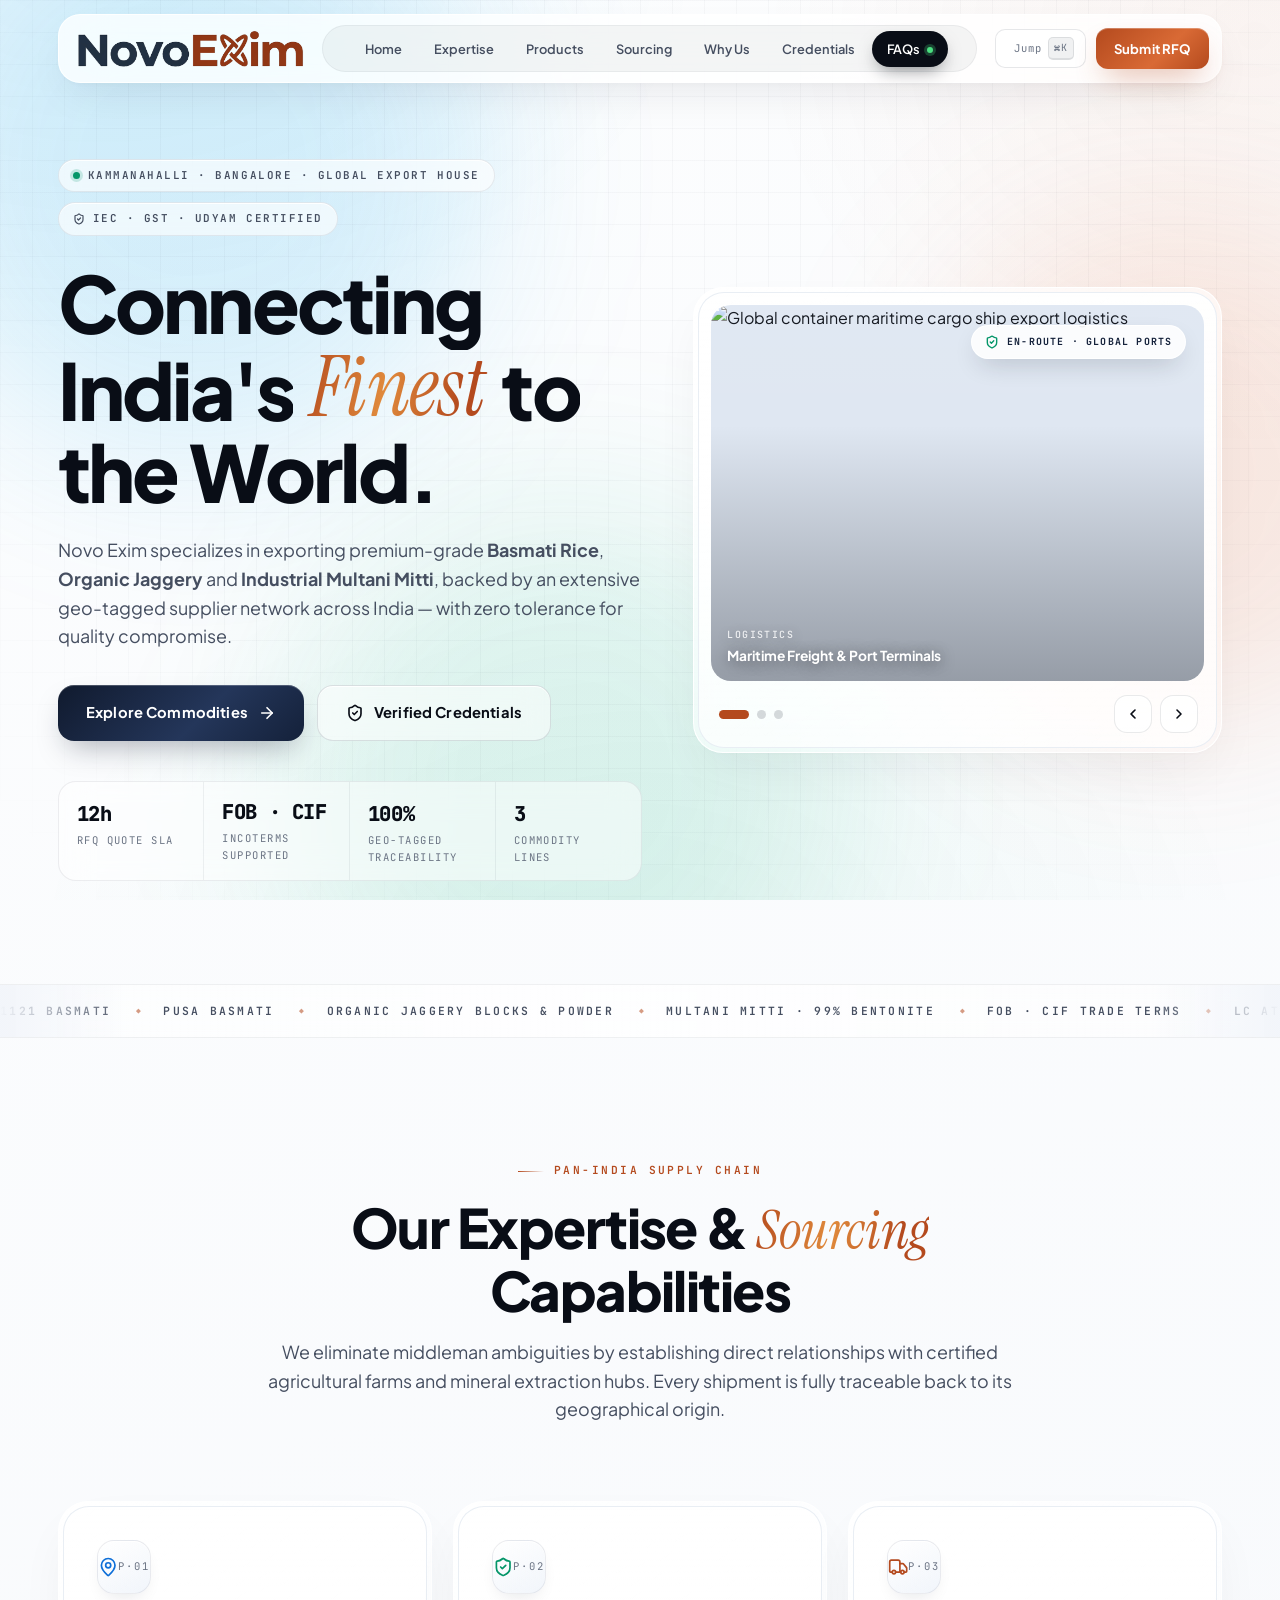
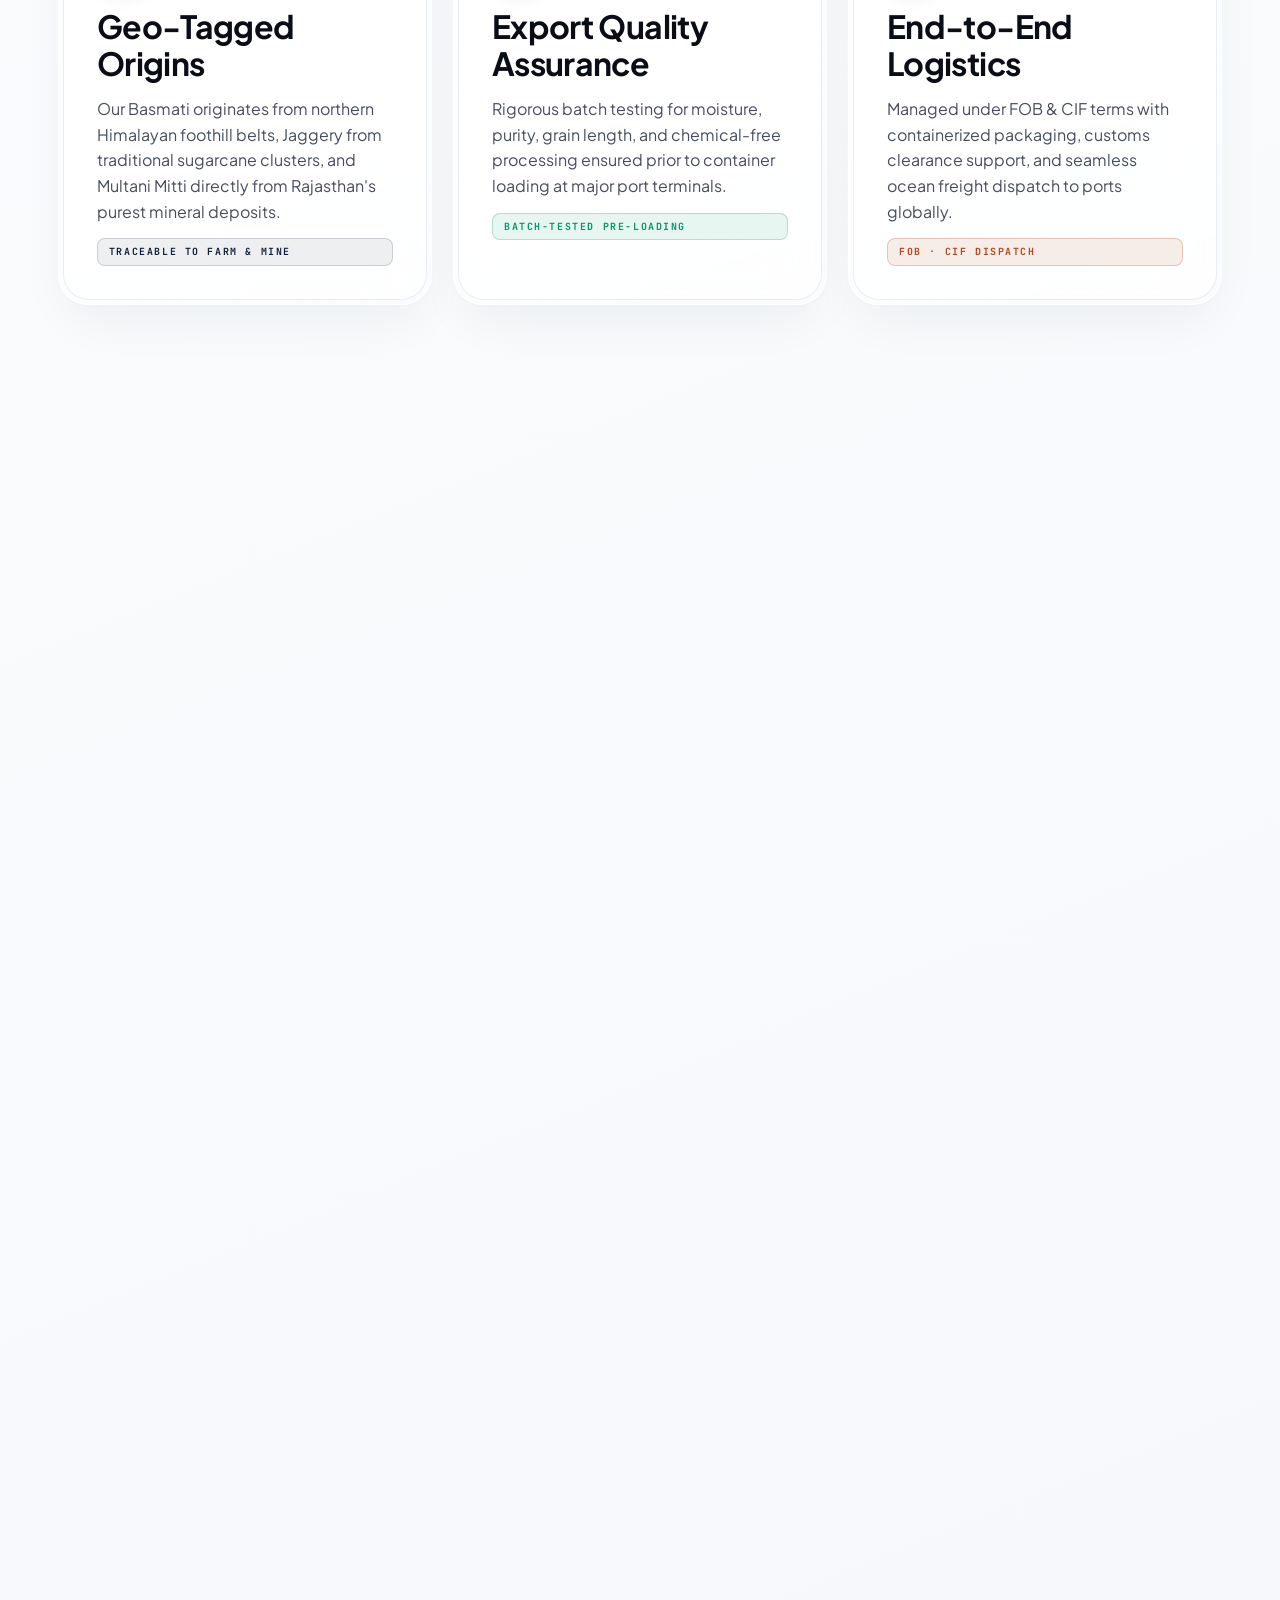
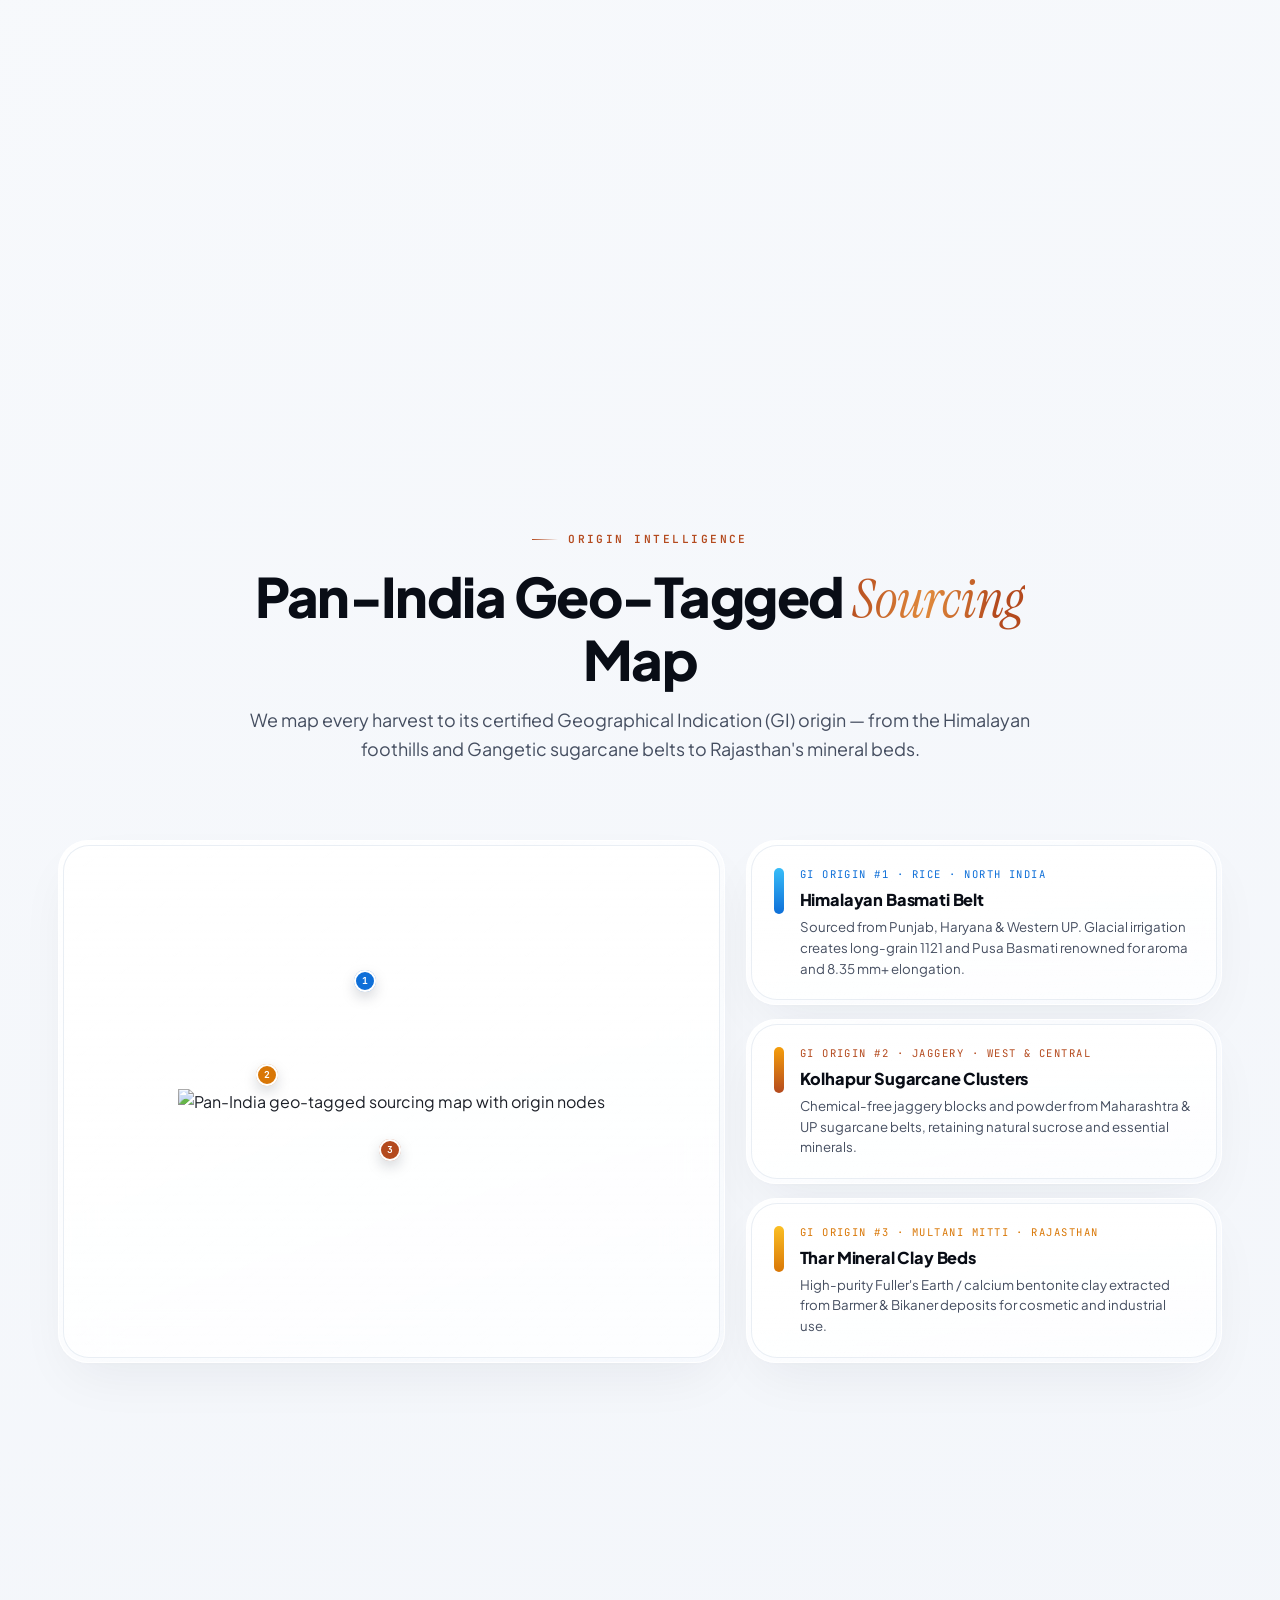
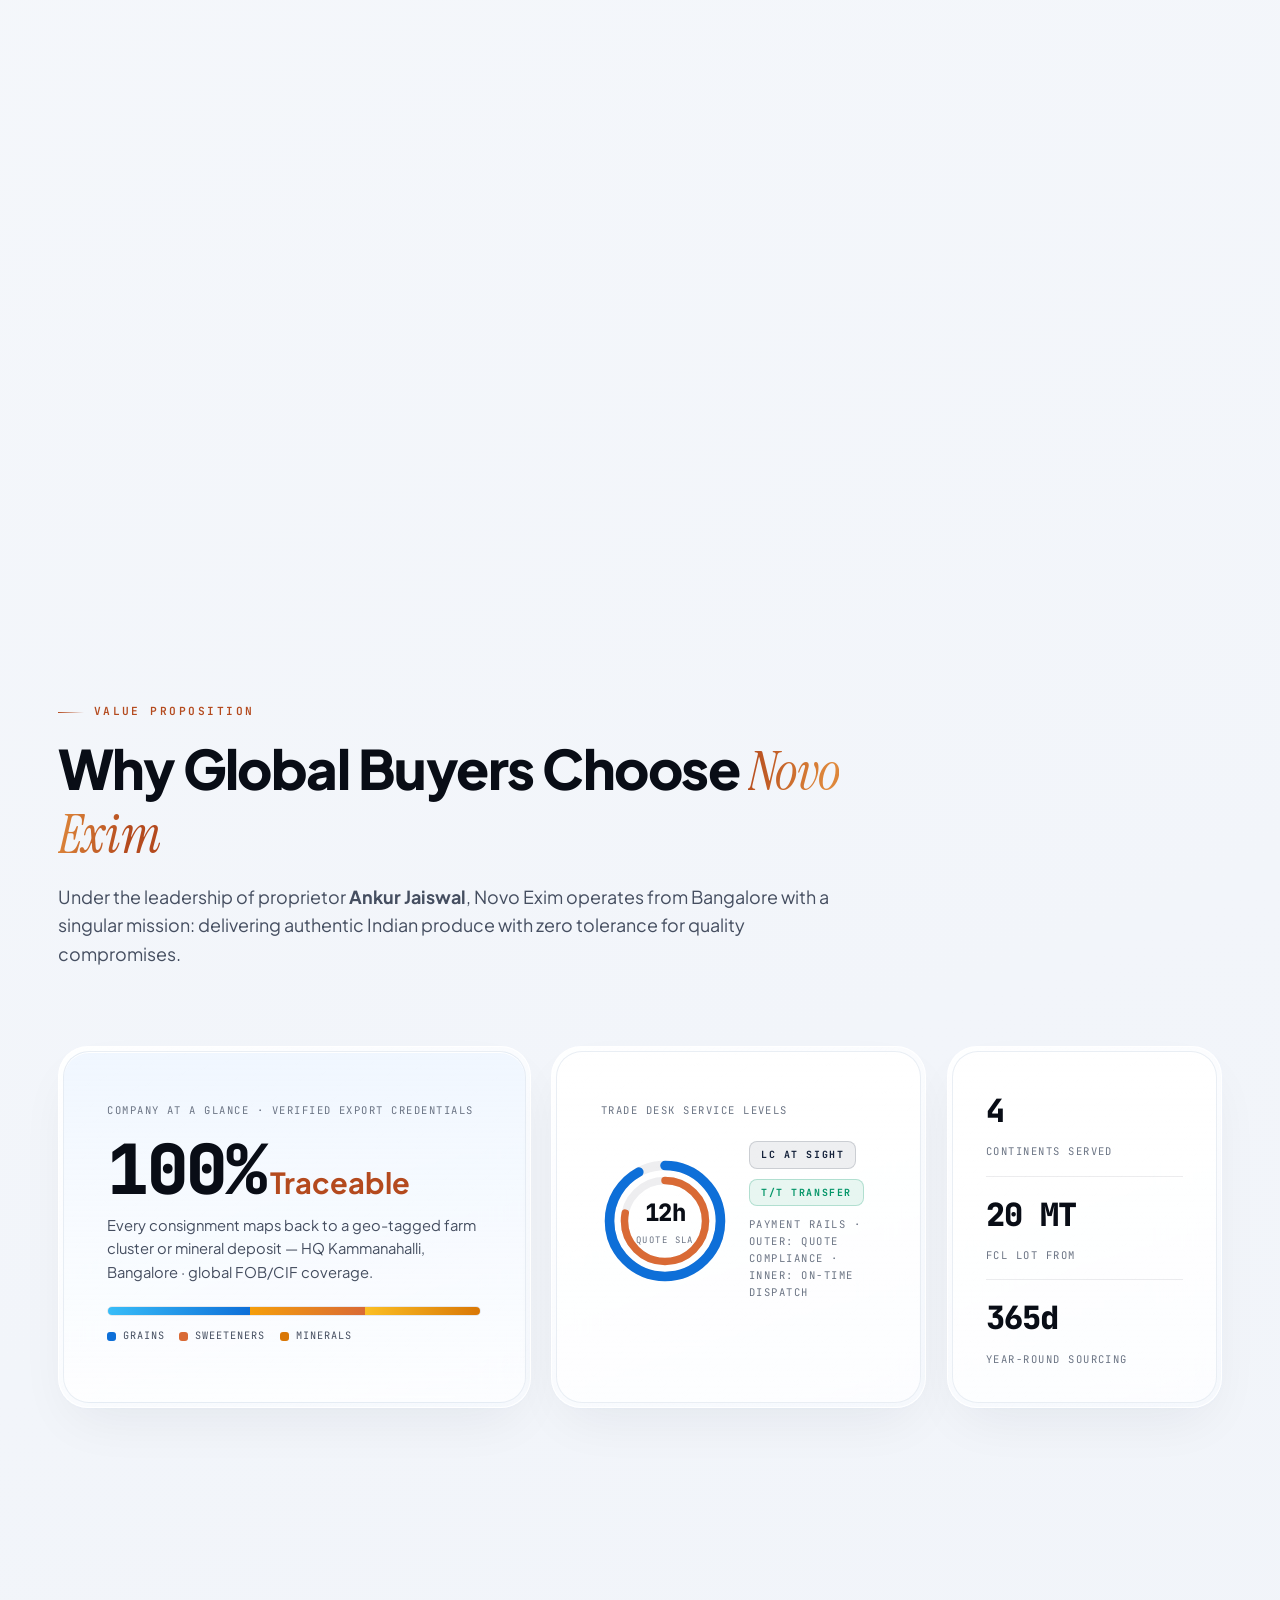
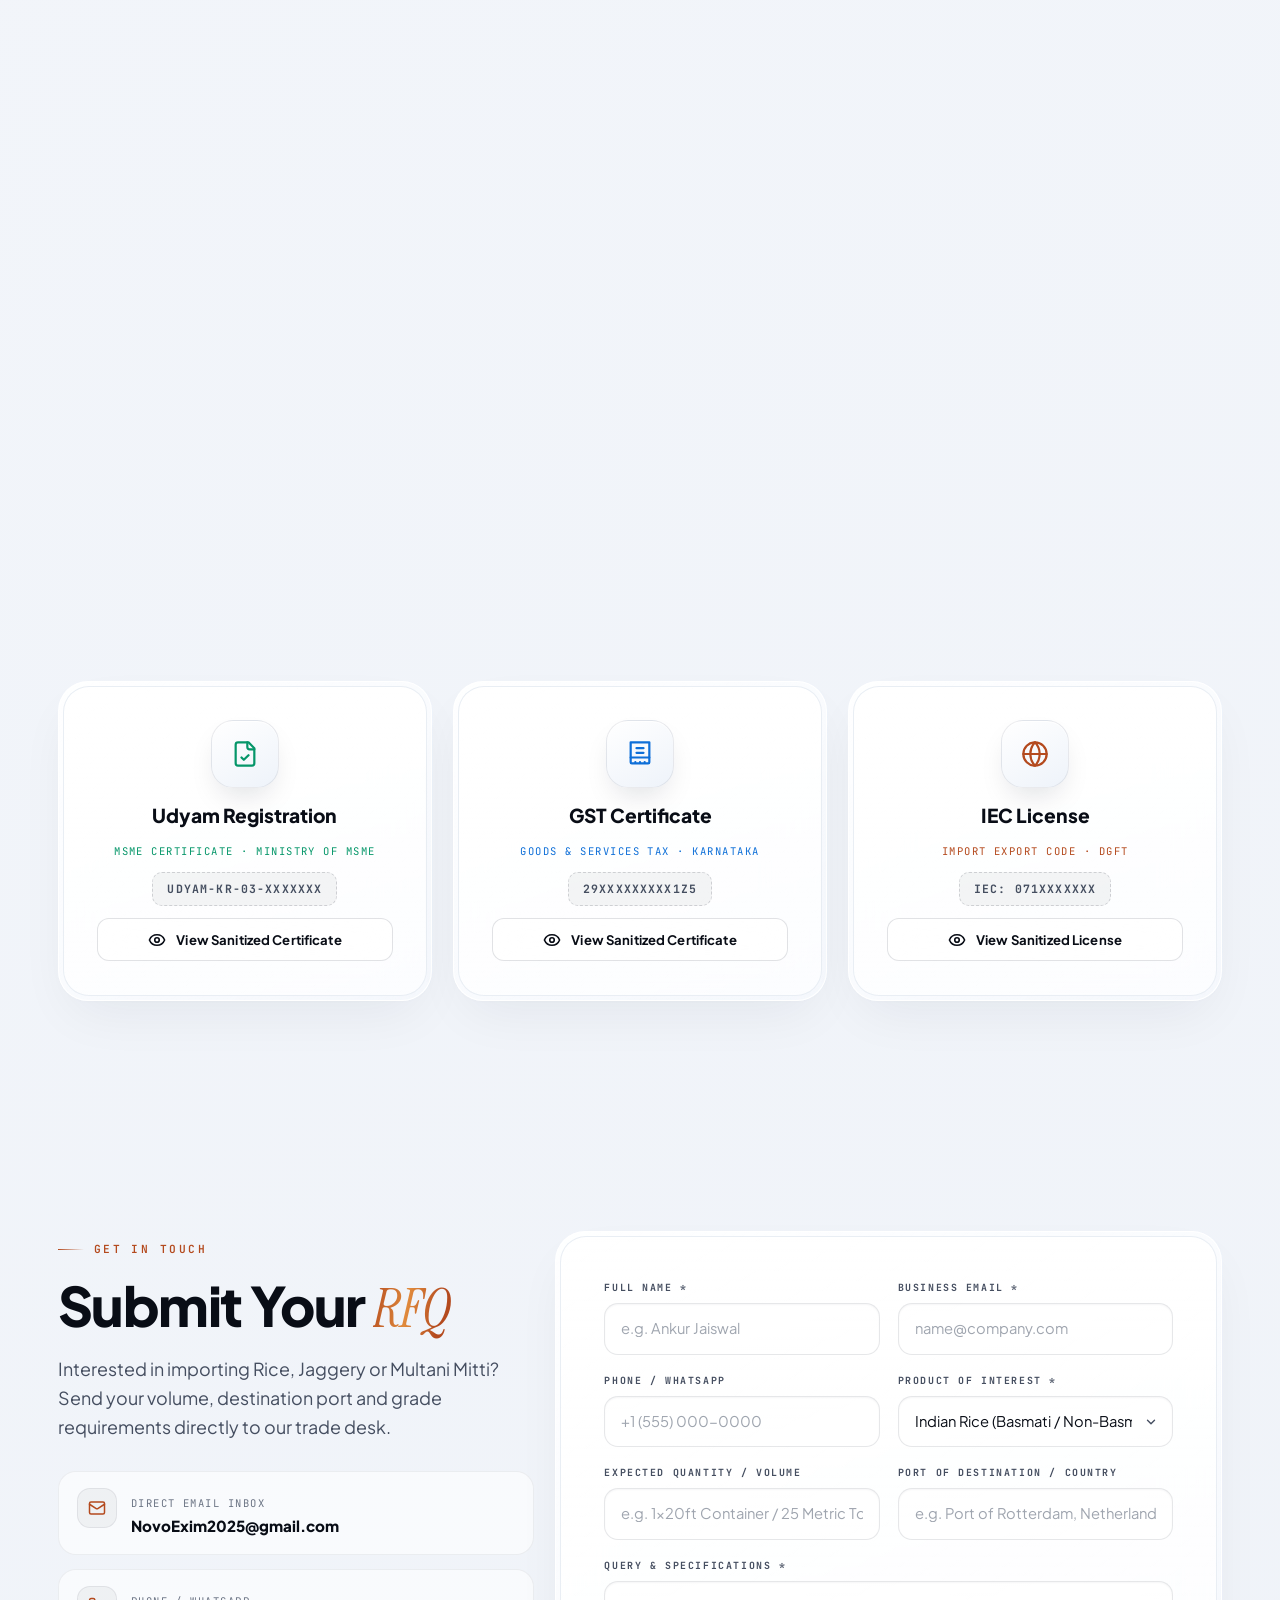
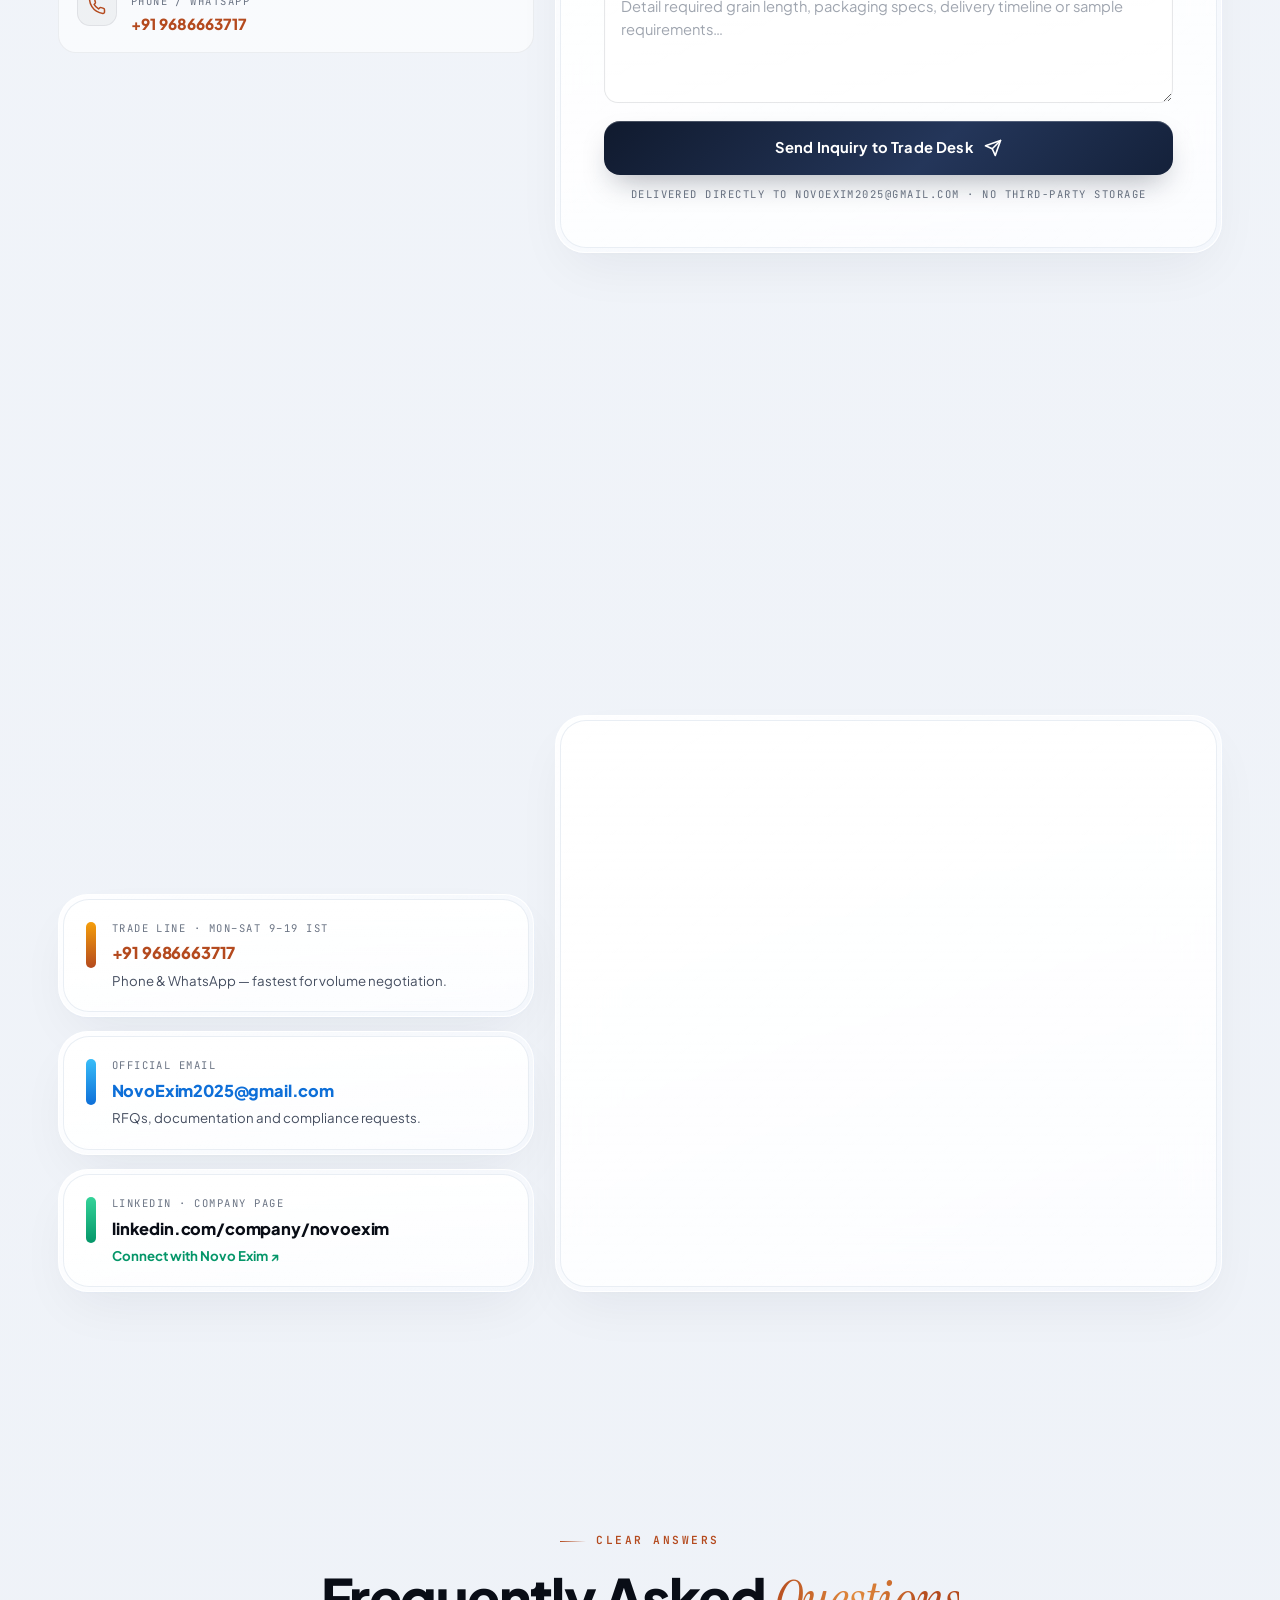
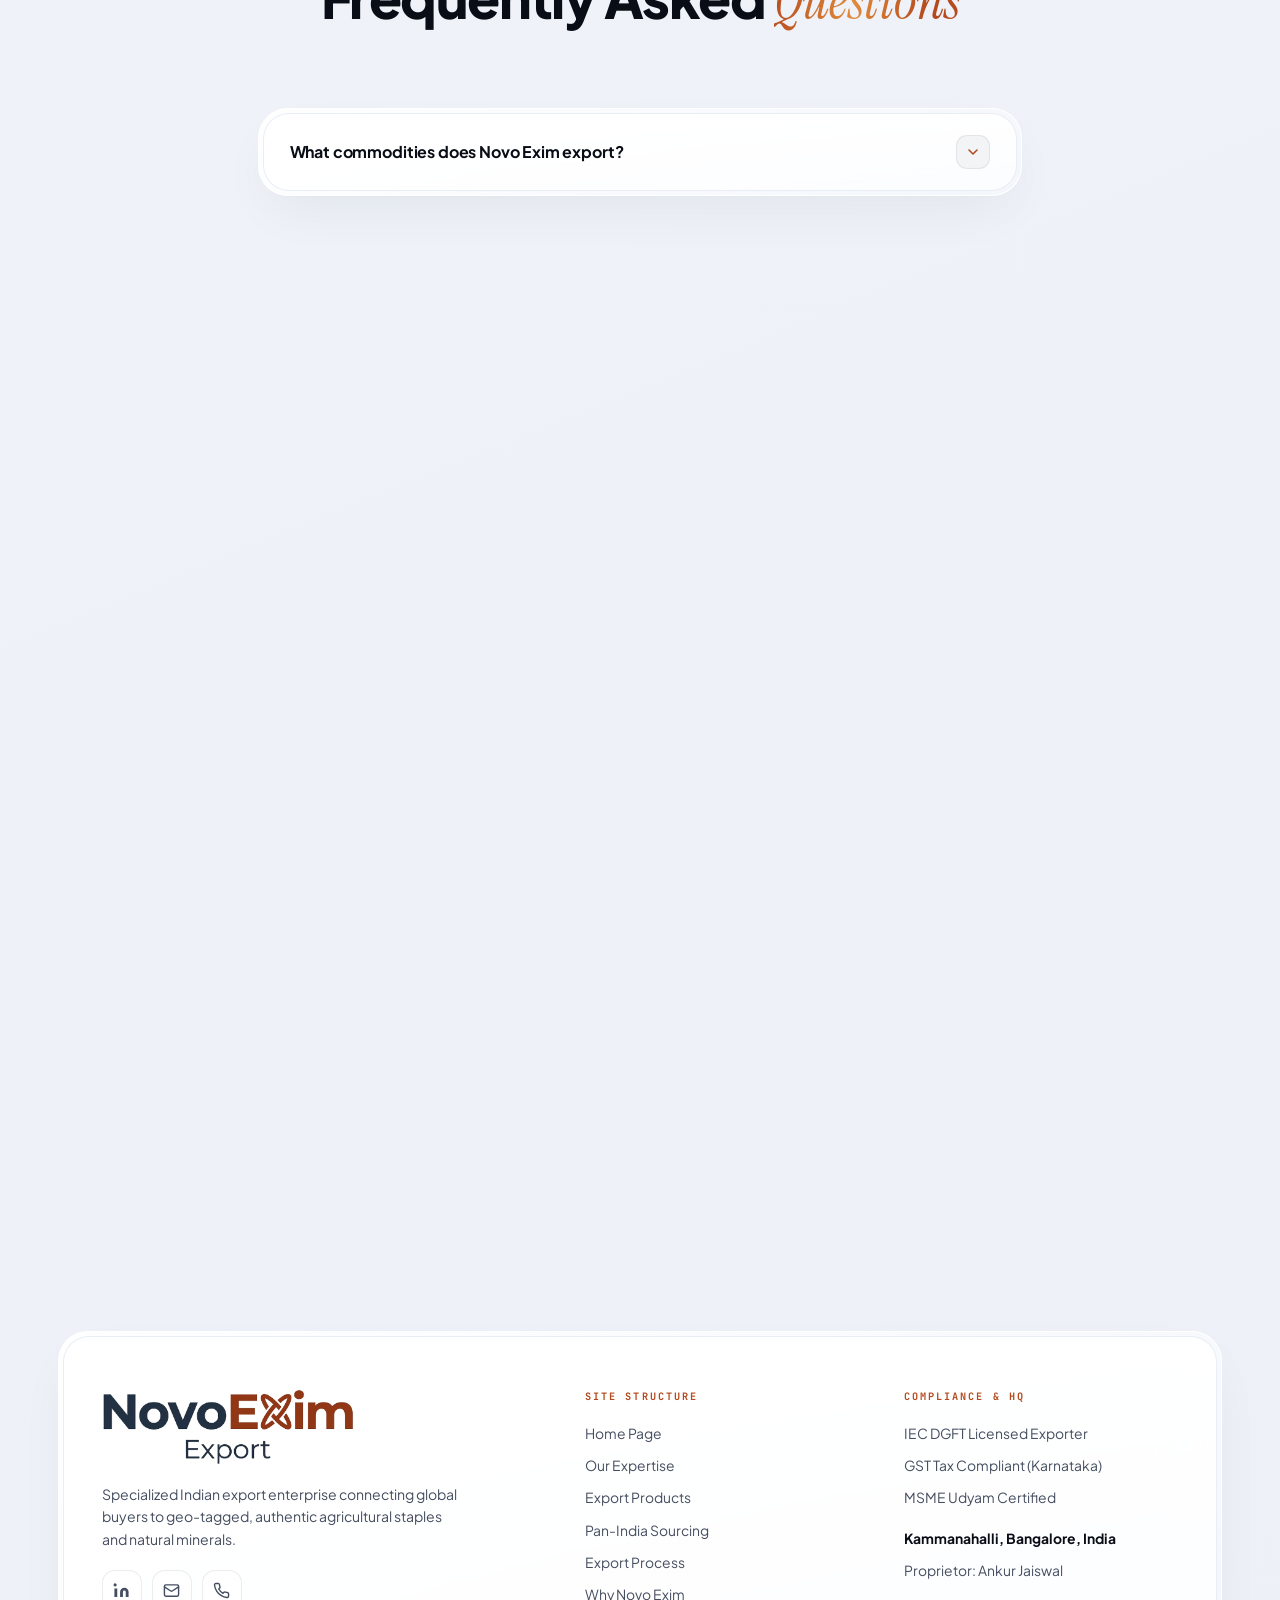
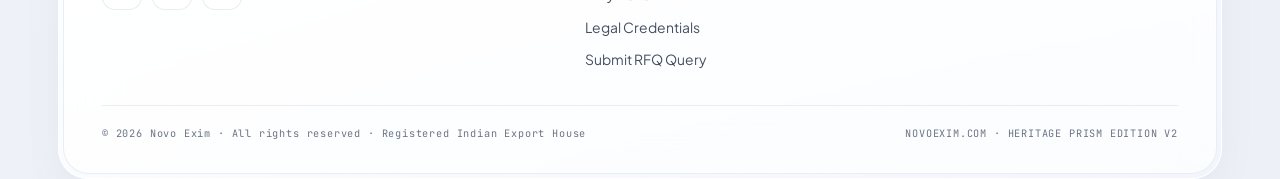
==== index.html @ 26f669b9 "Novo Exim V2 - Heritage Prism edition: static site ready for GitHub Pages" ====
<!DOCTYPE html>
<html lang="en">
<head>
    <meta charset="utf-8"/>
    <meta content="width=device-width, initial-scale=1.0" name="viewport"/>
    <title>Novo Exim | Premium Indian Exports — Rice, Jaggery &amp; Multani Mitti</title>
    <meta name="description" content="Novo Exim is a premier Indian export company based in Kammanahalli, Bangalore, India. Leading global exporters of premium 1121 Basmati Rice, Organic Jaggery, and Industrial Multani Mitti (Fuller's Earth)." />
    <meta name="keywords" content="Novo Exim, Rice Exporters India, Basmati Rice Exporter, Jaggery Exporters India, Multani Mitti Exporters, Indian Agricultural Exporters, Ankur Jaiswal, Kammanahalli Bangalore Exporters" />
    <meta name="author" content="Ankur Jaiswal, Novo Exim" />
    <meta name="robots" content="index, follow, max-image-preview:large, max-snippet:-1, max-video-preview:-1" />
    <link rel="canonical" href="https://novoexim.com/" />

    <!-- Favicon & Web App Icons -->
    <link rel="icon" type="image/png" href="assets/logo.png" />
    <link rel="shortcut icon" type="image/png" href="assets/logo.png" />
    <link rel="apple-touch-icon" href="assets/logo.png" />

    <!-- Geo-Location Meta Tags -->
    <meta name="geo.region" content="IN-KA" />
    <meta name="geo.placename" content="Kammanahalli, Bengaluru, Karnataka, India" />
    <meta name="geo.position" content="13.007137;77.625346" />
    <meta name="ICBM" content="13.007137, 77.625346" />

    <!-- Open Graph -->
    <meta property="og:locale" content="en_US" />
    <meta property="og:type" content="website" />
    <meta property="og:title" content="Novo Exim | Connecting India's Finest to the World" />
    <meta property="og:description" content="Specialized Indian exporters of premium Basmati Rice, Organic Jaggery, and Industrial Multani Mitti based in Kammanahalli, Bangalore." />
    <meta property="og:url" content="https://novoexim.com/" />
    <meta property="og:site_name" content="Novo Exim" />
    <meta property="og:image" content="https://novoexim.com/Logo.png" />
    <meta property="og:image:width" content="1200" />
    <meta property="og:image:height" content="630" />

    <!-- Twitter Card -->
    <meta name="twitter:card" content="summary_large_image" />
    <meta name="twitter:title" content="Novo Exim | Premium Indian Agricultural & Mineral Exports" />
    <meta name="twitter:description" content="Exporter of Basmati Rice, Organic Jaggery, and Multani Mitti from India. Proprietor: Ankur Jaiswal, Bangalore." />
    <meta name="twitter:image" content="https://novoexim.com/Logo.png" />

    <!-- Schema.org Structured Data (Organization, FAQPage, Products) -->
    <script type="application/ld+json">
    [
      {
        "@context": "https://schema.org",
        "@type": "Organization",
        "name": "Novo Exim",
        "legalName": "Novo Exim",
        "url": "https://novoexim.com",
        "logo": "https://novoexim.com/Logo.png",
        "founder": { "@type": "Person", "name": "Ankur Jaiswal", "jobTitle": "Proprietor" },
        "address": {
          "@type": "PostalAddress",
          "streetAddress": "Kammanahalli",
          "addressLocality": "Bengaluru",
          "addressRegion": "Karnataka",
          "postalCode": "560084",
          "addressCountry": "IN"
        },
        "contactPoint": {
          "@type": "ContactPoint",
          "telephone": "+91-9686663717",
          "contactType": "sales",
          "email": "NovoExim2025@gmail.com",
          "areaServed": "Global",
          "availableLanguage": ["English", "Hindi"]
        },
        "sameAs": [ "https://www.linkedin.com/company/novoexim/" ]
      },
      {
        "@context": "https://schema.org",
        "@type": "FAQPage",
        "mainEntity": [
          { "@type": "Question", "name": "What commodities does Novo Exim export?", "acceptedAnswer": { "@type": "Answer", "text": "Novo Exim primarily exports Basmati & Non-Basmati Rice (including 1121 Basmati), Organic Sugarcane Jaggery (blocks & powder), and Industrial / Cosmetic Multani Mitti (Fuller's Earth) sourced from geo-tagged regions across India." } },
          { "@type": "Question", "name": "Where is Novo Exim located?", "acceptedAnswer": { "@type": "Answer", "text": "Novo Exim is an Indian export business headquartered in Kammanahalli, Bangalore, Karnataka, India, managed by proprietor Ankur Jaiswal." } },
          { "@type": "Question", "name": "How are queries sent to Novo Exim processed?", "acceptedAnswer": { "@type": "Answer", "text": "All queries submitted via our online form are instantly delivered directly to our official email inbox at NovoExim2025@gmail.com. Our trade desk responds with formal quotations within 12 business hours." } },
          { "@type": "Question", "name": "What shipping Incoterms and payment terms do you offer?", "acceptedAnswer": { "@type": "Answer", "text": "We support both FOB (Free On Board) and CIF (Cost, Insurance & Freight) delivery terms to major ports across Europe, Middle East, Americas, and Asia. Payment options include Irrevocable LC at Sight and T/T Bank Transfers." } },
          { "@type": "Question", "name": "Can we request product samples prior to bulk orders?", "acceptedAnswer": { "@type": "Answer", "text": "Yes, sample dispatches for Rice, Jaggery, or Multani Mitti can be arranged via express air courier for verified global buyers." } }
        ]
      },
      {
        "@context": "https://schema.org",
        "@type": "ItemList",
        "name": "Novo Exim Export Commodities",
        "itemListElement": [
          { "@type": "ListItem", "position": 1, "item": { "@type": "Product", "name": "Premium Indian Basmati & Non-Basmati Rice", "description": "Naturally aged long-grain aromatic 1121 Basmati, Pusa Basmati, and Non-Basmati varieties sourced directly from Punjab, Haryana, and UP agricultural belts.", "brand": { "@type": "Brand", "name": "Novo Exim" }, "category": "Agricultural Commodities > Grains > Rice", "url": "https://novoexim.com/#products" } },
          { "@type": "ListItem", "position": 2, "item": { "@type": "Product", "name": "Organic Indian Sugarcane Jaggery", "description": "Pure unrefined organic sugarcane jaggery produced without synthetic chemicals or clarifying agents. Available in blocks, cubes, and fine powder.", "brand": { "@type": "Brand", "name": "Novo Exim" }, "category": "Agricultural Commodities > Organic Sweeteners > Jaggery", "url": "https://novoexim.com/#products" } },
          { "@type": "ListItem", "position": 3, "item": { "@type": "Product", "name": "Multani Mitti (Fuller's Earth Clay)", "description": "High-absorbency natural calcium bentonite clay extracted from Rajasthan deposits. Processed into ultra-fine micronized powder for cosmetic formulation and industrial absorbents.", "brand": { "@type": "Brand", "name": "Novo Exim" }, "category": "Minerals & Clay > Fuller's Earth > Multani Mitti", "url": "https://novoexim.com/#products" } }
        ]
      }
    ]
    </script>

    <!-- Fonts: Plus Jakarta Sans / Instrument Serif italic / JetBrains Mono -->
    <link rel="preconnect" href="https://fonts.googleapis.com" />
    <link rel="preconnect" href="https://fonts.gstatic.com" crossorigin />
    <link href="https://fonts.googleapis.com/css2?family=Plus+Jakarta+Sans:wght@400;500;600;700;800&family=Instrument+Serif:ital@0;1&family=JetBrains+Mono:wght@400;500;600;700&display=swap" rel="stylesheet" />

    <link rel="stylesheet" href="assets/style.css" />
    <noscript><style>.reveal{opacity:1 !important;transform:none !important;}</style></noscript>
</head>
<body>

    <!-- ═══ Atmosphere stage: light washes + aurora orbs + micro-grid ═══ -->
    <div class="stage-canvas" aria-hidden="true"></div>
    <div class="aurora-orbs" aria-hidden="true">
        <div class="orb orb-sapphire"></div>
        <div class="orb orb-ember"></div>
        <div class="orb orb-verdant"></div>
    </div>
    <div class="micro-grid" aria-hidden="true"></div>
    <div class="scroll-progress" id="scroll-progress" aria-hidden="true"></div>

    <!-- ═══ Floating Command Dock ═══ -->
    <header class="dock" id="dock">
        <nav class="dock-inner" aria-label="Primary navigation">
            <a class="dock-brand" href="#home" data-scroll aria-label="Novo Exim — Home">
                <img src="assets/logo-wordmark.png" alt="Novo Exim" />
            </a>

            <div class="dock-nav" role="tablist" aria-label="Site sections">
                <a class="dock-link is-active" href="#home" data-scroll data-spy="home">Home<span class="mini-beacon"></span></a>
                <a class="dock-link" href="#expertise" data-scroll data-spy="expertise">Expertise<span class="mini-beacon"></span></a>
                <a class="dock-link" href="#products" data-scroll data-spy="products">Products<span class="mini-beacon"></span></a>
                <a class="dock-link" href="#sourcing" data-scroll data-spy="sourcing">Sourcing<span class="mini-beacon"></span></a>
                <a class="dock-link" href="#why-us" data-scroll data-spy="why-us">Why Us<span class="mini-beacon"></span></a>
                <a class="dock-link" href="#documents" data-scroll data-spy="documents">Credentials<span class="mini-beacon"></span></a>
                <a class="dock-link" href="#faqs" data-scroll data-spy="faqs">FAQs<span class="mini-beacon"></span></a>
            </div>

            <div class="dock-actions">
                <button class="kbd-cue" data-action="open-spotlight" aria-label="Open section spotlight">
                    <svg viewBox="0 0 24 24" fill="none" stroke="currentColor" stroke-width="2" stroke-linecap="round" stroke-linejoin="round"><circle cx="11" cy="11" r="8"/><path d="m21 21-4.3-4.3"/></svg>
                    Jump <kbd>⌘K</kbd>
                </button>
                <a href="#query" data-scroll class="btn btn-ember btn-sm magnetic-btn">Submit RFQ</a>
                <button class="dock-burger" data-action="toggle-drawer" aria-label="Toggle menu" aria-expanded="false">
                    <svg viewBox="0 0 24 24" fill="none" stroke="currentColor" stroke-width="2.2" stroke-linecap="round"><path d="M4 7h16M4 12h16M4 17h16"/></svg>
                </button>
            </div>
        </nav>

        <!-- Mobile drawer -->
        <div class="mobile-drawer" id="mobile-drawer">
            <a href="#home" data-scroll>Home <span class="num">01</span></a>
            <a href="#expertise" data-scroll>Our Expertise <span class="num">02</span></a>
            <a href="#products" data-scroll>Export Products <span class="num">03</span></a>
            <a href="#sourcing" data-scroll>Pan-India Sourcing <span class="num">04</span></a>
            <a href="#process" data-scroll>Export Process <span class="num">05</span></a>
            <a href="#why-us" data-scroll>Why Novo Exim <span class="num">06</span></a>
            <a href="#documents" data-scroll>Company Documents <span class="num">07</span></a>
            <a href="#query" data-scroll>Submit RFQ Query <span class="num">08</span></a>
            <a href="#contact" data-scroll>Contact &amp; Location <span class="num">09</span></a>
            <a href="#faqs" data-scroll>FAQs <span class="num">10</span></a>
        </div>
    </header>

    <main>
        <!-- ═══ 01 · Hero ═══ -->
        <section class="hero" id="home">
            <div class="container hero-grid">
                <div>
                    <div class="hero-badges reveal">
                        <span class="chip"><span class="beacon"></span>Kammanahalli · Bangalore · Global Export House</span>
                        <span class="chip"><svg width="12" height="12" viewBox="0 0 24 24" fill="none" stroke="currentColor" stroke-width="2.4" stroke-linecap="round" stroke-linejoin="round"><path d="M20 13c0 5-3.5 7.5-7.66 8.95a1 1 0 0 1-.67-.01C7.5 20.5 4 18 4 13V6a1 1 0 0 1 1-1c2 0 4.5-1.2 6.24-2.72a1.17 1.17 0 0 1 1.52 0C14.51 3.81 17 5 19 5a1 1 0 0 1 1 1z"/><path d="m9 12 2 2 4-4"/></svg>IEC · GST · Udyam Certified</span>
                    </div>
                    <h1 class="display-xl hero-title reveal reveal-d1" data-split>Connecting India's <span class="serif">Finest</span> to the World.</h1>
                    <p class="lead hero-copy reveal reveal-d2">
                        Novo Exim specializes in exporting premium-grade <strong>Basmati Rice</strong>, <strong>Organic Jaggery</strong> and <strong>Industrial Multani Mitti</strong>, backed by an extensive geo-tagged supplier network across India — with zero tolerance for quality compromise.
                    </p>
                    <div class="hero-ctas reveal reveal-d2">
                        <a href="#products" data-scroll class="btn btn-foil magnetic-btn">
                            Explore Commodities
                            <svg viewBox="0 0 24 24" fill="none" stroke="currentColor" stroke-width="2.2" stroke-linecap="round" stroke-linejoin="round"><path d="M5 12h14"/><path d="m12 19 7-7-7-7"/></svg>
                        </a>
                        <a href="#documents" data-scroll class="btn btn-ghost magnetic-btn">
                            <svg viewBox="0 0 24 24" fill="none" stroke="currentColor" stroke-width="2.2" stroke-linecap="round" stroke-linejoin="round"><path d="M20 13c0 5-3.5 7.5-7.66 8.95a1 1 0 0 1-.67-.01C7.5 20.5 4 18 4 13V6a1 1 0 0 1 1-1c2 0 4.5-1.2 6.24-2.72a1.17 1.17 0 0 1 1.52 0C14.51 3.81 17 5 19 5a1 1 0 0 1 1 1z"/><path d="m9 12 2 2 4-4"/></svg>
                            Verified Credentials
                        </a>
                    </div>
                    <div class="hero-telemetry reveal reveal-d3">
                        <div class="tele"><b><span class="num" data-count="12" data-suffix="h">0h</span></b><span class="tiny-mono">RFQ quote SLA</span></div>
                        <div class="tele"><b class="num">FOB · CIF</b><span class="tiny-mono">Incoterms supported</span></div>
                        <div class="tele"><b><span class="num" data-count="100" data-suffix="%">0%</span></b><span class="tiny-mono">Geo-tagged traceability</span></div>
                        <div class="tele"><b><span class="num" data-count="3" data-prefix="" data-suffix="">0</span></b><span class="tiny-mono">Commodity lines</span></div>
                    </div>
                </div>

                <!-- Showcase carousel in double-bezel frame -->
                <div class="spotlight-prism reveal reveal-d1">
                    <div class="prism-chamber showcase-chamber">
                        <div class="showcase-frame" id="hero-slider">
                            <div class="slide is-active">
                                <img src="https://lh3.googleusercontent.com/aida-public/[base64]" alt="Global container maritime cargo ship export logistics" loading="eager"/>
                            </div>
                            <div class="slide">
                                <img src="https://lh3.googleusercontent.com/aida-public/[base64]" alt="Indian Basmati rice agricultural sourcing fields" loading="lazy"/>
                            </div>
                            <div class="slide">
                                <img src="https://lh3.googleusercontent.com/aida-public/[base64]" alt="Indian export commodities freight — jaggery and Multani Mitti cargo" loading="lazy"/>
                            </div>
                            <div class="showcase-seal">
                                <svg viewBox="0 0 24 24" fill="none" stroke="currentColor" stroke-width="2.4" stroke-linecap="round" stroke-linejoin="round"><path d="M20 13c0 5-3.5 7.5-7.66 8.95a1 1 0 0 1-.67-.01C7.5 20.5 4 18 4 13V6a1 1 0 0 1 1-1c2 0 4.5-1.2 6.24-2.72a1.17 1.17 0 0 1 1.52 0C14.51 3.81 17 5 19 5a1 1 0 0 1 1 1z"/><path d="m9 12 2 2 4-4"/></svg>
                                <span id="slide-seal">En-route · Global Ports</span>
                            </div>
                            <div class="showcase-caption"><small id="slide-kicker">Logistics</small><span id="slide-label">Maritime Freight &amp; Port Terminals</span></div>
                        </div>
                        <div class="showcase-rail">
                            <div class="showcase-dots" role="tablist" aria-label="Slide selector">
                                <button class="is-active" data-slide-dot="0" aria-label="Slide 1"></button>
                                <button data-slide-dot="1" aria-label="Slide 2"></button>
                                <button data-slide-dot="2" aria-label="Slide 3"></button>
                            </div>
                            <div class="showcase-arrows">
                                <button data-slider="prev" aria-label="Previous slide"><svg viewBox="0 0 24 24" fill="none" stroke="currentColor" stroke-width="2.4" stroke-linecap="round" stroke-linejoin="round"><path d="m15 18-6-6 6-6"/></svg></button>
                                <button data-slider="next" aria-label="Next slide"><svg viewBox="0 0 24 24" fill="none" stroke="currentColor" stroke-width="2.4" stroke-linecap="round" stroke-linejoin="round"><path d="m9 18 6-6-6-6"/></svg></button>
                            </div>
                        </div>
                    </div>
                </div>
            </div>
        </section>

        <!-- ═══ Trade-Lane Marquee ═══ -->
        <div class="ticker" role="marquee" aria-label="Export commodities and trade terms">
            <div class="ticker-track" id="ticker-track">
                <span class="ticker-item">1121 Basmati</span>
                <span class="ticker-item">Pusa Basmati</span>
                <span class="ticker-item">Organic Jaggery Blocks &amp; Powder</span>
                <span class="ticker-item">Multani Mitti · 99% Bentonite</span>
                <span class="ticker-item">FOB · CIF Trade Terms</span>
                <span class="ticker-item">LC at Sight · T/T</span>
                <span class="ticker-item">GI-Tagged Pan-India Sourcing</span>
                <span class="ticker-item">White-Label Packaging</span>
                <span class="ticker-item">IEC · GST · Udyam Certified</span>
                <span class="ticker-item">Bangalore HQ · Global Ports</span>
            </div>
        </div>

        <!-- ═══ 02 · Expertise Pillars ═══ -->
        <section class="section-pad" id="expertise">
            <div class="container">
                <div class="section-head center">
                    <span class="eyebrow reveal">Pan-India Supply Chain</span>
                    <h2 class="display-lg reveal">Our Expertise &amp; <span class="serif">Sourcing</span> Capabilities</h2>
                    <p class="lead reveal" style="margin-inline:auto;">We eliminate middleman ambiguities by establishing direct relationships with certified agricultural farms and mineral extraction hubs. Every shipment is fully traceable back to its geographical origin.</p>
                </div>

                <div class="bento bento-3">
                    <div class="spotlight-prism reveal"><div class="prism-chamber pad pillar-chamber">
                        <div class="pillar-icon"><svg viewBox="0 0 24 24" fill="none" stroke="#0e6fd8" stroke-width="2" stroke-linecap="round" stroke-linejoin="round"><path d="M20 10c0 4.993-5.539 10.193-7.399 11.799a1 1 0 0 1-1.202 0C9.539 20.193 4 14.993 4 10a8 8 0 0 1 16 0"/><circle cx="12" cy="10" r="3"/></svg><span class="pillar-index">P·01</span></div>
                        <h3 class="display-md">Geo-Tagged Origins</h3>
                        <p class="muted">Our Basmati originates from northern Himalayan foothill belts, Jaggery from traditional sugarcane clusters, and Multani Mitti directly from Rajasthan's purest mineral deposits.</p>
                        <span class="badge-tag navy">Traceable to farm &amp; mine</span>
                    </div></div>

                    <div class="spotlight-prism reveal reveal-d1"><div class="prism-chamber pad pillar-chamber">
                        <div class="pillar-icon"><svg viewBox="0 0 24 24" fill="none" stroke="#059669" stroke-width="2" stroke-linecap="round" stroke-linejoin="round"><path d="M20 13c0 5-3.5 7.5-7.66 8.95a1 1 0 0 1-.67-.01C7.5 20.5 4 18 4 13V6a1 1 0 0 1 1-1c2 0 4.5-1.2 6.24-2.72a1.17 1.17 0 0 1 1.52 0C14.51 3.81 17 5 19 5a1 1 0 0 1 1 1z"/><path d="m9 12 2 2 4-4"/></svg><span class="pillar-index">P·02</span></div>
                        <h3 class="display-md">Export Quality Assurance</h3>
                        <p class="muted">Rigorous batch testing for moisture, purity, grain length, and chemical-free processing ensured prior to container loading at major port terminals.</p>
                        <span class="badge-tag organic">Batch-tested pre-loading</span>
                    </div></div>

                    <div class="spotlight-prism reveal reveal-d2"><div class="prism-chamber pad pillar-chamber">
                        <div class="pillar-icon"><svg viewBox="0 0 24 24" fill="none" stroke="#b44a1e" stroke-width="2" stroke-linecap="round" stroke-linejoin="round"><path d="M14 18V6a2 2 0 0 0-2-2H4a2 2 0 0 0-2 2v11a1 1 0 0 0 1 1h2"/><path d="M15 18H9"/><path d="M19 18h2a1 1 0 0 0 1-1v-3.65a1 1 0 0 0-.22-.624l-3.48-4.35A1 1 0 0 0 17.52 8H14"/><circle cx="17" cy="18" r="2"/><circle cx="7" cy="18" r="2"/></svg><span class="pillar-index">P·03</span></div>
                        <h3 class="display-md">End-to-End Logistics</h3>
                        <p class="muted">Managed under FOB &amp; CIF terms with containerized packaging, customs clearance support, and seamless ocean freight dispatch to ports globally.</p>
                        <span class="badge-tag hot">FOB · CIF dispatch</span>
                    </div></div>
                </div>
            </div>
        </section>

        <!-- ═══ 03 · Export Products (Asymmetrical Bento) ═══ -->
        <section class="section-pad" id="products">
            <div class="container">
                <div class="section-head" style="display:flex;flex-wrap:wrap;justify-content:space-between;align-items:flex-end;gap:24px;max-width:none;">
                    <div>
                        <span class="eyebrow reveal">Commodity Portfolio</span>
                        <h2 class="display-lg reveal">Export <span class="serif">Products</span></h2>
                    </div>
                    <p class="lead reveal" style="max-width:38ch;font-size:0.98rem;">Premium agricultural staples and mineral clay, packaged for international bulk and white-label requirements.</p>
                </div>

                <div class="bento bento-products">
                    <!-- Rice · feature 7fr -->
                    <div class="spotlight-prism reveal"><div class="prism-chamber">
                        <div class="product-media" style="aspect-ratio:16/8.6;">
                            <img src="https://images.unsplash.com/photo-1586201375761-83865001e31c?auto=format&fit=crop&w=1200&q=80" alt="Indian Basmati rice export grade grains" loading="lazy"/>
                            <span class="badge-tag hot">High-Demand Export</span>
                        </div>
                        <div class="product-body">
                            <div class="product-title-row">
                                <div>
                                    <h3>Premium Indian Rice</h3>
                                    <p class="product-sub">1121 Basmati, Pusa Basmati &amp; Non-Basmati varieties</p>
                                </div>
                                <span class="badge-tag navy">AGR·RICE</span>
                            </div>
                            <p class="muted" style="font-size:0.92rem;">Naturally aged long-grain aromatic Basmati and high-yield Non-Basmati rice, sourced directly from Punjab, Haryana and UP agricultural belts. Low moisture, pristine aroma, superior elongation upon cooking.</p>
                            <dl class="spec-grid">
                                <div class="spec-cell"><dt>Avg grain length</dt><dd>8.35 mm+</dd></div>
                                <div class="spec-cell"><dt>Moisture</dt><dd>Max 12.5%</dd></div>
                                <div class="spec-cell"><dt>Purity / Broken</dt><dd>95% / &lt;5%</dd></div>
                                <div class="spec-cell"><dt>Crop year</dt><dd>Aged 1–2 yrs</dd></div>
                                <div class="spec-cell"><dt>Packaging</dt><dd>5–50 kg PP/Jute</dd></div>
                                <div class="spec-cell"><dt>MOQ</dt><dd>25 MT (1×20ft)</dd></div>
                            </dl>
                            <div class="product-cta-row">
                                <a href="#query" data-scroll class="link-arrow" data-toast="info|Rice RFQ prepped|Select “Indian Rice” in the RFQ form — specifications carried to your desk.">Request Rice Quote <svg viewBox="0 0 24 24" fill="none" stroke="currentColor" stroke-width="2.2" stroke-linecap="round" stroke-linejoin="round"><path d="M5 12h14"/><path d="m12 19 7-7-7-7"/></svg></a>
                                <span class="tiny-mono">HS 1006 · GI North India</span>
                            </div>
                        </div>
                    </div></div>

                    <!-- Jaggery · 5fr -->
                    <div class="spotlight-prism reveal reveal-d1"><div class="prism-chamber">
                        <div class="product-media" style="aspect-ratio:16/9.8;">
                            <img src="https://lh3.googleusercontent.com/aida-public/[base64]" alt="Organic Indian artisanal jaggery blocks and powder" loading="lazy"/>
                            <span class="badge-tag organic">Chemical-Free</span>
                        </div>
                        <div class="product-body">
                            <div class="product-title-row">
                                <div><h3>Organic Jaggery</h3><p class="product-sub">Blocks · Cubes · Fine Powder</p></div>
                                <span class="badge-tag navy">AGR·JAG</span>
                            </div>
                            <p class="muted" style="font-size:0.92rem;">Pure, unrefined sugarcane jaggery produced without synthetic chemicals or clarifying agents — natural sucrose and essential minerals retained.</p>
                            <dl class="spec-grid" style="grid-template-columns:repeat(2,1fr);">
                                <div class="spec-cell"><dt>Sucrose</dt><dd>Min 80%</dd></div>
                                <div class="spec-cell"><dt>Moisture</dt><dd>Max 5.0%</dd></div>
                                <div class="spec-cell"><dt>Insoluble ash</dt><dd>Max 0.3%</dd></div>
                                <div class="spec-cell"><dt>Shelf life</dt><dd>12–18 mo</dd></div>
                                <div class="spec-cell"><dt>Form</dt><dd>Block/Cube/Powder</dd></div>
                                <div class="spec-cell"><dt>MOQ</dt><dd>5 MT</dd></div>
                            </dl>
                            <div class="product-cta-row">
                                <a href="#query" data-scroll class="link-arrow" data-toast="info|Jaggery RFQ prepped|Choose “Organic Jaggery” in the RFQ form to brief our trade desk.">Request Jaggery Quote <svg viewBox="0 0 24 24" fill="none" stroke="currentColor" stroke-width="2.2" stroke-linecap="round" stroke-linejoin="round"><path d="M5 12h14"/><path d="m12 19 7-7-7-7"/></svg></a>
                            </div>
                        </div>
                    </div></div>

                    <!-- Multani Mitti · full width -->
                    <div class="spotlight-prism reveal span-full"><div class="prism-chamber grid-multani">
                        <div class="product-media media-left" style="min-height:280px;">
                            <img src="https://lh3.googleusercontent.com/aida-public/[base64]" alt="Multani Mitti Fuller's earth powder and lumps" loading="lazy" style="height:100%;"/>
                            <span class="badge-tag mineral">Industrial + Cosmetic</span>
                        </div>
                        <div class="product-body">
                            <div class="product-title-row">
                                <div>
                                    <h3>Multani Mitti <span class="serif" style="font-size:0.8em;">(Fuller's Earth)</span></h3>
                                    <p class="product-sub">Industrial &amp; cosmetic-grade calcium bentonite clay</p>
                                </div>
                                <span class="badge-tag navy">MIN·CLAY</span>
                            </div>
                            <p class="muted" style="font-size:0.92rem;">High-absorbency natural clay extracted from rich mines in Rajasthan, processed into ultra-fine micronized powder for skincare formulation, oil refining and industrial absorbents.</p>
                            <dl class="spec-grid">
                                <div class="spec-cell"><dt>Fineness / mesh</dt><dd>200–300</dd></div>
                                <div class="spec-cell"><dt>Clay purity</dt><dd>99% Bentonite</dd></div>
                                <div class="spec-cell"><dt>pH value</dt><dd>7.5–8.5</dd></div>
                                <div class="spec-cell"><dt>Bulk density</dt><dd>0.8–0.95 g/cm³</dd></div>
                                <div class="spec-cell"><dt>Packaging</dt><dd>25/50 kg Jumbo</dd></div>
                                <div class="spec-cell"><dt>MOQ</dt><dd>20 MT (1×20ft)</dd></div>
                            </dl>
                            <div class="product-cta-row">
                                <a href="#query" data-scroll class="link-arrow" data-toast="info|Clay RFQ prepped|Pick “Multani Mitti / Fuller's Earth” in the RFQ form.">Request Clay Quote <svg viewBox="0 0 24 24" fill="none" stroke="currentColor" stroke-width="2.2" stroke-linecap="round" stroke-linejoin="round"><path d="M5 12h14"/><path d="m12 19 7-7-7-7"/></svg></a>
                                <span class="tiny-mono">HS 2508 · GI Rajasthan</span>
                            </div>
                        </div>
                    </div></div>
                </div>
            </div>
        </section>

        <!-- ═══ 04 · Pan-India Geo-Tagged Sourcing Map ═══ -->
        <section class="section-pad" id="sourcing">
            <div class="container">
                <div class="section-head center">
                    <span class="eyebrow reveal">Origin Intelligence</span>
                    <h2 class="display-lg reveal">Pan-India Geo-Tagged <span class="serif">Sourcing</span> Map</h2>
                    <p class="lead reveal" style="margin-inline:auto;">We map every harvest to its certified Geographical Indication (GI) origin — from the Himalayan foothills and Gangetic sugarcane belts to Rajasthan's mineral beds.</p>
                </div>

                <div class="bento bento-cols-7-5" style="align-items:stretch;">
                    <div class="spotlight-prism reveal" data-no-tilt><div class="prism-chamber map-frame">
                        <div class="map-wrap">
                            <img class="india-map" src="https://lh3.googleusercontent.com/aida-public/[base64]" alt="Pan-India geo-tagged sourcing map with origin nodes" loading="lazy"/>
                            <button class="geo-dot rice" style="top:22%;left:44%;" data-action="geo-dot" aria-label="GI origin 1: Himalayan Basmati Belt">
                                <span class="pulse"></span><span class="core">1</span>
                                <span class="geo-tip"><span class="tiny-mono" style="color:var(--sapphire);">GI Origin #1</span><b>Himalayan Basmati Rice</b><p>Punjab &amp; Haryana foothills · glacial meltwater irrigation</p></span>
                            </button>
                            <button class="geo-dot clay" style="top:42%;left:28%;" data-action="geo-dot" aria-label="GI origin 2: Thar Multani Mitti beds">
                                <span class="pulse"></span><span class="core">2</span>
                                <span class="geo-tip"><span class="tiny-mono" style="color:var(--amber);">GI Origin #2</span><b>Thar Multani Mitti</b><p>Barmer &amp; Bikaner, Rajasthan · Fuller's Earth deposits</p></span>
                            </button>
                            <button class="geo-dot jagg" style="top:58%;left:48%;" data-action="geo-dot" aria-label="GI origin 3: Kolhapur organic jaggery belt">
                                <span class="pulse"></span><span class="core">3</span>
                                <span class="geo-tip"><span class="tiny-mono" style="color:var(--sienna);">GI Origin #3</span><b>Kolhapur Organic Jaggery</b><p>Maharashtra &amp; UP sugarcane belts · chemical-free crusher units</p></span>
                            </button>
                        </div>
                    </div></div>

                    <div class="legend-stack">
                        <div class="spotlight-prism reveal reveal-d1"><div class="prism-chamber legend-chamber">
                            <i class="legend-swatch" style="background:linear-gradient(180deg,#38bdf8,var(--sapphire));"></i>
                            <div><span class="tiny-mono" style="color:var(--sapphire);">GI Origin #1 · Rice · North India</span><h4>Himalayan Basmati Belt</h4><p>Sourced from Punjab, Haryana &amp; Western UP. Glacial irrigation creates long-grain 1121 and Pusa Basmati renowned for aroma and 8.35 mm+ elongation.</p></div>
                        </div></div>
                        <div class="spotlight-prism reveal reveal-d2"><div class="prism-chamber legend-chamber">
                            <i class="legend-swatch" style="background:linear-gradient(180deg,#f59e0b,var(--sienna));"></i>
                            <div><span class="tiny-mono" style="color:var(--sienna);">GI Origin #2 · Jaggery · West &amp; Central</span><h4>Kolhapur Sugarcane Clusters</h4><p>Chemical-free jaggery blocks and powder from Maharashtra &amp; UP sugarcane belts, retaining natural sucrose and essential minerals.</p></div>
                        </div></div>
                        <div class="spotlight-prism reveal reveal-d3"><div class="prism-chamber legend-chamber">
                            <i class="legend-swatch" style="background:linear-gradient(180deg,#fbbf24,var(--amber));"></i>
                            <div><span class="tiny-mono" style="color:var(--amber);">GI Origin #3 · Multani Mitti · Rajasthan</span><h4>Thar Mineral Clay Beds</h4><p>High-purity Fuller's Earth / calcium bentonite clay extracted from Barmer &amp; Bikaner deposits for cosmetic and industrial use.</p></div>
                        </div></div>
                    </div>
                </div>
            </div>
        </section>

        <!-- ═══ 04.5 · From Farm to Freighter — Export Workflow ═══ -->
        <section class="section-pad" id="process" style="padding-top:0;">
            <div class="container">
                <div class="section-head center">
                    <span class="eyebrow reveal">Trade Desk Workflow</span>
                    <h2 class="display-lg reveal">From Farm to <span class="serif">Freighter</span></h2>
                    <p class="lead reveal" style="margin-inline:auto;">Six controlled stages between your RFQ and the bill of lading — each with a defined owner, document and turnaround.</p>
                </div>

                <div class="spotlight-prism reveal" data-no-tilt><div class="prism-chamber pad-lg process-chamber">
                    <svg class="process-line" viewBox="0 0 1100 110" preserveAspectRatio="none" aria-hidden="true">
                        <defs>
                            <linearGradient id="laneGrad" x1="0" x2="1">
                                <stop offset="0" stop-color="#0e6fd8"/>
                                <stop offset="0.5" stop-color="#d96a35"/>
                                <stop offset="1" stop-color="#059669"/>
                            </linearGradient>
                        </defs>
                        <path class="flow" d="M20,55 C200,-10 340,120 550,55 S900,-10 1080,55"/>
                    </svg>
                    <ol class="process-steps">
                        <li class="p-step"><span class="p-node">01</span><span class="tiny-mono">≤ 12 business hours</span><h4>RFQ &amp; Consultation</h4><p>Grade, volume, destination port and Incoterms locked with the trade desk.</p></li>
                        <li class="p-step"><span class="p-node">02</span><span class="tiny-mono">Express air courier</span><h4>Sample Dispatch</h4><p>Physical samples of rice, jaggery or clay sent to verified global buyers.</p></li>
                        <li class="p-step"><span class="p-node">03</span><span class="tiny-mono">Secured payment rails</span><h4>Contract &amp; Terms</h4><p>Proforma invoice issued against Irrevocable LC at Sight or T/T bank transfer.</p></li>
                        <li class="p-step"><span class="p-node">04</span><span class="tiny-mono">Batch-tested pre-loading</span><h4>Production &amp; QC</h4><p>Moisture, purity, grain length and mesh fineness verified at geo-tagged origins.</p></li>
                        <li class="p-step"><span class="p-node">05</span><span class="tiny-mono">FCL 20ft / 40ft</span><h4>Fumigation &amp; Loading</h4><p>Containerized packaging, customs documentation and port-terminal clearance.</p></li>
                        <li class="p-step"><span class="p-node">06</span><span class="tiny-mono">FOB · CIF delivery</span><h4>Ocean Freight</h4><p>Dispatch to major ports across Europe, Middle East, Americas and Asia.</p></li>
                    </ol>
                </div></div>
            </div>
        </section>

        <!-- ═══ 05 · Why Novo Exim (Luminous Telemetry Bento) ═══ -->
        <section class="section-pad" id="why-us">
            <div class="container">
                <div class="section-head">
                    <span class="eyebrow reveal">Value Proposition</span>
                    <h2 class="display-lg reveal">Why Global Buyers Choose <span class="serif">Novo Exim</span></h2>
                    <p class="lead reveal">Under the leadership of proprietor <strong>Ankur Jaiswal</strong>, Novo Exim operates from Bangalore with a singular mission: delivering authentic Indian produce with zero tolerance for quality compromises.</p>
                </div>

                <div class="bento" style="grid-template-columns:repeat(12,1fr);">
                    <!-- Hero bento sculpture -->
                    <div class="spotlight-prism reveal col-5"><div class="prism-chamber pad-lg chamber-tint-sapphire" style="height:100%;">
                        <span class="tiny-mono">Company at a glance · Verified export credentials</span>
                        <div class="stat-hero-num" style="margin-top:10px;"><span class="num" data-count="100" data-suffix="%">0%</span><span class="unit">Traceable</span></div>
                        <p class="muted" style="font-size:0.92rem;margin-top:10px;">Every consignment maps back to a geo-tagged farm cluster or mineral deposit — HQ Kammanahalli, Bangalore · global FOB/CIF coverage.</p>
                        <div class="load-bar" style="margin-top:22px;" aria-hidden="true">
                            <i class="l-rice" data-bar="38" style="flex-shrink:0;"></i><i class="l-jagg" data-bar="31" style="flex-shrink:0;"></i><i class="l-clay" data-bar="31" style="flex-shrink:0;"></i>
                        </div>
                        <div class="bar-legend">
                            <span><i style="background:var(--sapphire);"></i>Grains</span>
                            <span><i style="background:var(--sienna-soft);"></i>Sweeteners</span>
                            <span><i style="background:var(--amber);"></i>Minerals</span>
                        </div>
                    </div></div>

                    <!-- Dual ring gauge -->
                    <div class="spotlight-prism reveal reveal-d1 col-4"><div class="prism-chamber pad-lg" style="height:100%;">
                        <span class="tiny-mono">Trade desk service levels</span>
                        <div class="gauge-wrap" style="margin-top:20px;">
                            <div class="gauge">
                                <svg viewBox="0 0 120 120">
                                    <circle class="track" cx="60" cy="60" r="52" fill="none" stroke-width="9"/>
                                    <circle class="arc" data-gauge="0.92" cx="60" cy="60" r="52" fill="none" stroke="#0e6fd8" stroke-width="9"/>
                                    <circle class="track" cx="60" cy="60" r="38" fill="none" stroke-width="7"/>
                                    <circle class="arc" data-gauge="0.78" data-gauge-len="238.8" cx="60" cy="60" r="38" fill="none" stroke="#d96a35" stroke-width="7"/>
                                </svg>
                                <div class="gauge-label"><b class="num">12h</b><span>Quote SLA</span></div>
                            </div>
                            <div style="display:flex;flex-direction:column;gap:10px;">
                                <span class="badge-tag navy" style="width:fit-content;">LC at Sight</span>
                                <span class="badge-tag organic" style="width:fit-content;">T/T Transfer</span>
                                <span class="tiny-mono">Payment rails · outer: quote compliance · inner: on-time dispatch</span>
                            </div>
                        </div>
                    </div></div>

                    <!-- Odometer capsules -->
                    <div class="spotlight-prism reveal reveal-d2 col-3"><div class="prism-chamber pad" style="display:flex;flex-direction:column;gap:14px;height:100%;justify-content:center;">
                        <div><div class="num" style="font-size:2rem;font-weight:800;letter-spacing:-0.03em;"><span data-count="4">0</span></div><span class="tiny-mono">Continents served</span></div>
                        <div style="border-top:1px solid var(--hairline);padding-top:12px;"><div class="num" style="font-size:2rem;font-weight:800;letter-spacing:-0.03em;"><span data-count="20" data-suffix=" MT">0</span></div><span class="tiny-mono">FCL lot from</span></div>
                        <div style="border-top:1px solid var(--hairline);padding-top:12px;"><div class="num" style="font-size:2rem;font-weight:800;letter-spacing:-0.03em;"><span data-count="365" data-suffix="d">0</span></div><span class="tiny-mono">Year-round sourcing</span></div>
                    </div></div>

                    <!-- Checklist bento -->
                    <div class="spotlight-prism reveal col-7"><div class="prism-chamber pad-lg">
                        <h3 class="display-md" style="margin-bottom:22px;">The Novo Exim standard</h3>
                        <div class="check-list">
                            <div class="check-item">
                                <span class="check-mark"><svg viewBox="0 0 24 24" fill="none" stroke="currentColor" stroke-width="2.6" stroke-linecap="round" stroke-linejoin="round"><path d="M20 6 9 17l-5-5"/></svg></span>
                                <div><h4>Direct Network of Vetted Producers</h4><p>Eliminating market markup and securing consistent crop quality year-round.</p></div>
                            </div>
                            <div class="check-item">
                                <span class="check-mark"><svg viewBox="0 0 24 24" fill="none" stroke="currentColor" stroke-width="2.6" stroke-linecap="round" stroke-linejoin="round"><path d="M20 6 9 17l-5-5"/></svg></span>
                                <div><h4>Full Regulatory Compliance</h4><p>IEC Licensed, GST Registered, and MSME Udyam Certified exporter.</p></div>
                            </div>
                            <div class="check-item">
                                <span class="check-mark"><svg viewBox="0 0 24 24" fill="none" stroke="currentColor" stroke-width="2.6" stroke-linecap="round" stroke-linejoin="round"><path d="M20 6 9 17l-5-5"/></svg></span>
                                <div><h4>Custom Packaging &amp; White Labeling</h4><p>Flexible packaging sizes in private-label branding, tailored to local retail regulations.</p></div>
                            </div>
                        </div>
                    </div></div>

                    <!-- Proprietor card -->
                    <div class="spotlight-prism reveal reveal-d1 col-5"><div class="prism-chamber pad-lg chamber-tint-amber" style="height:100%;display:flex;flex-direction:column;gap:14px;">
                        <span class="eyebrow" style="color:var(--amber);">Led by the proprietor</span>
                        <h3 class="display-md">Ankur Jaiswal</h3>
                        <p class="muted" style="font-size:0.92rem;">Founder &amp; Proprietor of Novo Exim — personally overseeing every consignment from farm-gate sourcing to bill-of-lading at the port terminal.</p>
                        <div style="margin-top:auto;display:flex;gap:10px;flex-wrap:wrap;">
                            <span class="badge-tag navy">EST. 2025</span>
                            <span class="badge-tag hot">Bangalore HQ</span>
                            <span class="badge-tag organic">Micro Enterprise</span>
                        </div>
                    </div></div>
                </div>
            </div>
        </section>

        <!-- ═══ 06 · Official Company Licenses ═══ -->
        <section class="section-pad" id="documents">
            <div class="container">
                <div class="section-head center">
                    <span class="eyebrow reveal">Trust &amp; Compliance</span>
                    <h2 class="display-lg reveal">Official Company <span class="serif">Licenses</span></h2>
                    <p class="lead reveal" style="margin-inline:auto;">Transparent access to our statutory registration certificates. Sensitive personal data masked for security.</p>
                </div>

                <div class="bento bento-3">
                    <div class="spotlight-prism reveal"><div class="prism-chamber doc-chamber">
                        <div class="doc-seal"><svg viewBox="0 0 24 24" fill="none" stroke="#059669" stroke-width="1.9" stroke-linecap="round" stroke-linejoin="round"><path d="M15 2H6a2 2 0 0 0-2 2v16a2 2 0 0 0 2 2h12a2 2 0 0 0 2-2V7Z"/><path d="M14 2v4a2 2 0 0 0 2 2h4"/><path d="m9 15 2 2 4-4"/></svg></div>
                        <h3 style="font-size:1.2rem;font-weight:800;">Udyam Registration</h3>
                        <span class="tiny-mono" style="color:var(--emerald);">MSME Certificate · Ministry of MSME</span>
                        <span class="doc-id">UDYAM-KR-03-XXXXXXX</span>
                        <button class="btn btn-ghost btn-sm magnetic-btn" data-doc="udyam">
                            <svg viewBox="0 0 24 24" fill="none" stroke="currentColor" stroke-width="2.2" stroke-linecap="round" stroke-linejoin="round"><path d="M2.062 12.348a1 1 0 0 1 0-.696 10.75 10.75 0 0 1 19.876 0 1 1 0 0 1 0 .696 10.75 10.75 0 0 1-19.876 0"/><circle cx="12" cy="12" r="3"/></svg>
                            View Sanitized Certificate
                        </button>
                    </div></div>

                    <div class="spotlight-prism reveal reveal-d1"><div class="prism-chamber doc-chamber">
                        <div class="doc-seal"><svg viewBox="0 0 24 24" fill="none" stroke="#0e6fd8" stroke-width="1.9" stroke-linecap="round" stroke-linejoin="round"><path d="M4 2v17a1 1 0 0 0 1 1h14a1 1 0 0 0 1-1V2Z"/><path d="M4 15h16"/><path d="M8 19h.01M12 19h.01M16 19h.01"/><path d="M9 7h6M9 11h6"/></svg></div>
                        <h3 style="font-size:1.2rem;font-weight:800;">GST Certificate</h3>
                        <span class="tiny-mono" style="color:var(--sapphire);">Goods &amp; Services Tax · Karnataka</span>
                        <span class="doc-id">29XXXXXXXXX1Z5</span>
                        <button class="btn btn-ghost btn-sm magnetic-btn" data-doc="gst">
                            <svg viewBox="0 0 24 24" fill="none" stroke="currentColor" stroke-width="2.2" stroke-linecap="round" stroke-linejoin="round"><path d="M2.062 12.348a1 1 0 0 1 0-.696 10.75 10.75 0 0 1 19.876 0 1 1 0 0 1 0 .696 10.75 10.75 0 0 1-19.876 0"/><circle cx="12" cy="12" r="3"/></svg>
                            View Sanitized Certificate
                        </button>
                    </div></div>

                    <div class="spotlight-prism reveal reveal-d2"><div class="prism-chamber doc-chamber">
                        <div class="doc-seal"><svg viewBox="0 0 24 24" fill="none" stroke="#b44a1e" stroke-width="1.9" stroke-linecap="round" stroke-linejoin="round"><circle cx="12" cy="12" r="10"/><path d="M12 2a14.5 14.5 0 0 0 0 20 14.5 14.5 0 0 0 0-20"/><path d="M2 12h20"/></svg></div>
                        <h3 style="font-size:1.2rem;font-weight:800;">IEC License</h3>
                        <span class="tiny-mono" style="color:var(--sienna);">Import Export Code · DGFT</span>
                        <span class="doc-id">IEC: 071XXXXXXX</span>
                        <button class="btn btn-ghost btn-sm magnetic-btn" data-doc="iec">
                            <svg viewBox="0 0 24 24" fill="none" stroke="currentColor" stroke-width="2.2" stroke-linecap="round" stroke-linejoin="round"><path d="M2.062 12.348a1 1 0 0 1 0-.696 10.75 10.75 0 0 1 19.876 0 1 1 0 0 1 0 .696 10.75 10.75 0 0 1-19.876 0"/><circle cx="12" cy="12" r="3"/></svg>
                            View Sanitized License
                        </button>
                    </div></div>
                </div>
            </div>
        </section>

        <!-- ═══ 07 · Submit RFQ / Query ═══ -->
        <section class="section-pad" id="query">
            <div class="container">
                <div class="bento bento-cols-5-7" style="align-items:start;">
                    <div>
                        <span class="eyebrow reveal">Get in Touch</span>
                        <h2 class="display-lg reveal" style="margin-top:18px;">Submit Your <span class="serif">RFQ</span></h2>
                        <p class="lead reveal" style="margin-top:16px;margin-bottom:30px;">Interested in importing Rice, Jaggery or Multani Mitti? Send your volume, destination port and grade requirements directly to our trade desk.</p>

                        <div style="display:flex;flex-direction:column;gap:14px;">
                            <a class="contact-tile reveal" href="mailto:NovoExim2025@gmail.com">
                                <span class="t-ico"><svg viewBox="0 0 24 24" fill="none" stroke="currentColor" stroke-width="2" stroke-linecap="round" stroke-linejoin="round"><rect width="20" height="16" x="2" y="4" rx="2"/><path d="m22 7-8.97 5.7a1.94 1.94 0 0 1-2.06 0L2 7"/></svg></span>
                                <div><span class="tiny-mono">Direct email inbox</span><h4>NovoExim2025@gmail.com</h4></div>
                            </a>
                            <a class="contact-tile reveal reveal-d1" href="https://wa.me/919686663717" target="_blank" rel="noopener">
                                <span class="t-ico"><svg viewBox="0 0 24 24" fill="none" stroke="currentColor" stroke-width="2" stroke-linecap="round" stroke-linejoin="round"><path d="M22 16.92v3a2 2 0 0 1-2.18 2 19.79 19.79 0 0 1-8.63-3.07 19.5 19.5 0 0 1-6-6 19.79 19.79 0 0 1-3.07-8.67A2 2 0 0 1 4.11 2h3a2 2 0 0 1 2 1.72 12.84 12.84 0 0 0 .7 2.81 2 2 0 0 1-.45 2.11L8.09 9.91a16 16 0 0 0 6 6l1.27-1.27a2 2 0 0 1 2.11-.45 12.84 12.84 0 0 0 2.81.7A2 2 0 0 1 22 16.92z"/></svg></span>
                                <div><span class="tiny-mono">Phone / WhatsApp</span><h4 class="hl" style="color:var(--sienna);">+91 9686663717</h4></div>
                            </a>
                            <div class="contact-tile reveal reveal-d2">
                                <span class="t-ico"><svg viewBox="0 0 24 24" fill="none" stroke="currentColor" stroke-width="2" stroke-linecap="round" stroke-linejoin="round"><circle cx="12" cy="12" r="10"/><polyline points="12 6 12 12 16 14"/></svg></span>
                                <div><span class="tiny-mono">Trade desk hours</span><h4>Mon–Sat · 9:00–19:00 IST</h4><p>Formal quotations within 12 business hours.</p></div>
                            </div>
                        </div>
                    </div>

                    <div class="spotlight-prism reveal reveal-d1"><div class="prism-chamber pad-lg">
                        <form id="inquiry-form" action="https://formspree.io/f/xblddzer" method="POST" novalidate>
                            <input type="hidden" name="_subject" value="New Export Query from NovoExim.com Website" />
                            <div class="form-grid">
                                <div class="field"><label for="f-name">Full name *</label><input id="f-name" type="text" name="name" required placeholder="e.g. Ankur Jaiswal" autocomplete="name"/></div>
                                <div class="field"><label for="f-email">Business email *</label><input id="f-email" type="email" name="email" required placeholder="name@company.com" autocomplete="email"/></div>
                                <div class="field"><label for="f-phone">Phone / WhatsApp</label><input id="f-phone" type="tel" name="phone" placeholder="+1 (555) 000-0000" autocomplete="tel"/></div>
                                <div class="field"><label for="f-product">Product of interest *</label>
                                    <select id="f-product" name="product" required>
                                        <option value="Basmati / Non-Basmati Rice">Indian Rice (Basmati / Non-Basmati)</option>
                                        <option value="Organic Jaggery">Organic Jaggery (Blocks / Cubes / Powder)</option>
                                        <option value="Multani Mitti">Multani Mitti / Fuller's Earth</option>
                                        <option value="Multiple Products / General Query">Multiple Commodities / General Inquiry</option>
                                    </select>
                                </div>
                                <div class="field"><label for="f-qty">Expected quantity / volume</label><input id="f-qty" type="text" name="quantity" placeholder="e.g. 1×20ft Container / 25 Metric Tons"/></div>
                                <div class="field"><label for="f-dest">Port of destination / country</label><input id="f-dest" type="text" name="destination" placeholder="e.g. Port of Rotterdam, Netherlands"/></div>
                                <div class="field full"><label for="f-msg">Query &amp; specifications *</label><textarea id="f-msg" name="message" rows="4" required placeholder="Detail required grain length, packaging specs, delivery timeline or sample requirements…"></textarea></div>
                                <div class="full">
                                    <button type="submit" id="submit-btn" class="btn btn-foil btn-block magnetic-btn">
                                        Send Inquiry to Trade Desk
                                        <svg viewBox="0 0 24 24" fill="none" stroke="currentColor" stroke-width="2.2" stroke-linecap="round" stroke-linejoin="round"><path d="m22 2-7 20-4-9-9-4Z"/><path d="M22 2 11 13"/></svg>
                                    </button>
                                    <p class="tiny-mono" style="text-align:center;margin-top:12px;">Delivered directly to NovoExim2025@gmail.com · No third-party storage</p>
                                </div>
                            </div>
                        </form>
                    </div></div>
                </div>
            </div>
        </section>

        <!-- ═══ 08 · Contact & Location ═══ -->
        <section class="section-pad" id="contact">
            <div class="container">
                <div class="section-head center">
                    <span class="eyebrow reveal">Headquarters</span>
                    <h2 class="display-lg reveal">Contact &amp; <span class="serif">Location</span></h2>
                    <p class="lead reveal" style="margin-inline:auto;">Visit our corporate base in Bangalore or reach out via official trade channels.</p>
                </div>

                <div class="bento bento-cols-5-7" style="align-items:stretch;">
                    <div class="legend-stack">
                        <div class="spotlight-prism reveal"><div class="prism-chamber legend-chamber">
                            <i class="legend-swatch" style="background:linear-gradient(180deg,#24365a,var(--navy));"></i>
                            <div><span class="tiny-mono">Registered HQ address</span><h4>Novo Exim</h4><p>Proprietor: Ankur Jaiswal<br/>Kammanahalli, Bangalore,<br/>Karnataka 560084, India</p></div>
                        </div></div>
                        <div class="spotlight-prism reveal reveal-d1"><div class="prism-chamber legend-chamber">
                            <i class="legend-swatch" style="background:linear-gradient(180deg,#f59e0b,var(--sienna));"></i>
                            <div><span class="tiny-mono">Trade line · Mon–Sat 9–19 IST</span><h4><a class="hl" href="https://wa.me/919686663717" target="_blank" rel="noopener" style="color:var(--sienna);">+91 9686663717</a></h4><p>Phone &amp; WhatsApp — fastest for volume negotiation.</p></div>
                        </div></div>
                        <div class="spotlight-prism reveal reveal-d2"><div class="prism-chamber legend-chamber">
                            <i class="legend-swatch" style="background:linear-gradient(180deg,#38bdf8,var(--sapphire));"></i>
                            <div><span class="tiny-mono">Official email</span><h4><a href="mailto:NovoExim2025@gmail.com" style="color:var(--sapphire);">NovoExim2025@gmail.com</a></h4><p>RFQs, documentation and compliance requests.</p></div>
                        </div></div>
                        <div class="spotlight-prism reveal reveal-d3"><div class="prism-chamber legend-chamber">
                            <i class="legend-swatch" style="background:linear-gradient(180deg,#34d399,var(--emerald));"></i>
                            <div><span class="tiny-mono">LinkedIn · company page</span><h4>linkedin.com/company/novoexim</h4><p><a href="https://www.linkedin.com/company/novoexim/" target="_blank" rel="noopener" data-toast="info|LinkedIn opening|Connecting with Novo Exim's corporate page." style="color:var(--emerald);font-weight:700;">Connect with Novo Exim ↗</a></p></div>
                        </div></div>
                    </div>

                    <div class="spotlight-prism reveal reveal-d1" data-no-tilt><div class="prism-chamber" style="height:100%;min-height:440px;">
                        <iframe title="Novo Exim Location — Kammanahalli, Bangalore"
                            src="https://www.google.com/maps/embed?pb=!1m18!1m12!1m3!1d15549.988019777123!2d77.6253457!3d13.0071372!2m3!1f0!2f0!3f0!3m2!1i1024!2i768!4f13.1!3m3!1m2!1s0x3bae16e257771e89%3A0xb3634027732a392b!2sKammanahalli%2C%20Bengaluru%2C%20Karnataka!5e0!3m2!1sen!2sin!4v1700000000000!5m2!1sen!2sin"
                            style="width:100%;height:100%;min-height:440px;border:0;display:block;border-radius:26px;"
                            allowfullscreen="" loading="lazy" referrerpolicy="no-referrer-when-downgrade"></iframe>
                    </div></div>
                </div>
            </div>
        </section>

        <!-- ═══ 09 · FAQs ═══ -->
        <section class="section-pad" id="faqs">
            <div class="container" style="max-width:880px;">
                <div class="section-head center">
                    <span class="eyebrow reveal">Clear Answers</span>
                    <h2 class="display-lg reveal">Frequently Asked <span class="serif">Questions</span></h2>
                </div>

                <div class="faq-item spotlight-prism reveal"><div class="prism-chamber">
                    <button class="faq-q" data-action="faq" aria-expanded="false">What commodities does Novo Exim export?<span class="faq-chevron"><svg viewBox="0 0 24 24" fill="none" stroke="currentColor" stroke-width="2.4" stroke-linecap="round" stroke-linejoin="round"><path d="m6 9 6 6 6-6"/></svg></span></button>
                    <div class="faq-a"><div class="faq-a-inner">Novo Exim primarily exports <strong>Basmati &amp; Non-Basmati Rice</strong>, <strong>Organic Sugarcane Jaggery</strong> (blocks &amp; powder) and <strong>Industrial / Cosmetic Multani Mitti</strong> (Fuller's Earth) sourced from geo-tagged regions across India.</div></div>
                </div></div>

                <div class="faq-item spotlight-prism reveal"><div class="prism-chamber">
                    <button class="faq-q" data-action="faq" aria-expanded="false">Where is Novo Exim located?<span class="faq-chevron"><svg viewBox="0 0 24 24" fill="none" stroke="currentColor" stroke-width="2.4" stroke-linecap="round" stroke-linejoin="round"><path d="m6 9 6 6 6-6"/></svg></span></button>
                    <div class="faq-a"><div class="faq-a-inner">Novo Exim is an Indian export business headquartered in <strong>Kammanahalli, Bangalore, Karnataka, India</strong>, managed by proprietor Ankur Jaiswal.</div></div>
                </div></div>

                <div class="faq-item spotlight-prism reveal"><div class="prism-chamber">
                    <button class="faq-q" data-action="faq" aria-expanded="false">How are queries sent to Novo Exim processed?<span class="faq-chevron"><svg viewBox="0 0 24 24" fill="none" stroke="currentColor" stroke-width="2.4" stroke-linecap="round" stroke-linejoin="round"><path d="m6 9 6 6 6-6"/></svg></span></button>
                    <div class="faq-a"><div class="faq-a-inner">All queries submitted via our online form are instantly delivered directly to our official email inbox at <strong>NovoExim2025@gmail.com</strong>. Our trade desk responds with formal quotations within <strong>12 business hours</strong>.</div></div>
                </div></div>

                <div class="faq-item spotlight-prism reveal"><div class="prism-chamber">
                    <button class="faq-q" data-action="faq" aria-expanded="false">What shipping Incoterms and payment terms do you offer?<span class="faq-chevron"><svg viewBox="0 0 24 24" fill="none" stroke="currentColor" stroke-width="2.4" stroke-linecap="round" stroke-linejoin="round"><path d="m6 9 6 6 6-6"/></svg></span></button>
                    <div class="faq-a"><div class="faq-a-inner">We support both <strong>FOB (Free On Board)</strong> and <strong>CIF (Cost, Insurance &amp; Freight)</strong> delivery terms to major ports across Europe, Middle East, Americas and Asia. Payment options include <strong>Irrevocable LC at Sight</strong> and <strong>T/T Bank Transfers</strong>.</div></div>
                </div></div>

                <div class="faq-item spotlight-prism reveal"><div class="prism-chamber">
                    <button class="faq-q" data-action="faq" aria-expanded="false">Can we request product samples prior to bulk orders?<span class="faq-chevron"><svg viewBox="0 0 24 24" fill="none" stroke="currentColor" stroke-width="2.4" stroke-linecap="round" stroke-linejoin="round"><path d="m6 9 6 6 6-6"/></svg></span></button>
                    <div class="faq-a"><div class="faq-a-inner">Yes — sample dispatches for Rice, Jaggery or Multani Mitti can be arranged via <strong>express air courier</strong> for verified global buyers.</div></div>
                </div></div>
            </div>
        </section>
    </main>

    <!-- ═══ Pre-Footer CTA Band ═══ -->
    <section class="cta-band" id="cta">
        <div class="container">
            <div class="spotlight-prism reveal" data-no-tilt><div class="prism-chamber cta-chamber">
                <div>
                    <span class="eyebrow">Your Next Consignment</span>
                    <h2 class="display-lg" style="margin-top:14px;">Ship your first container, <span class="serif">risk-free</span>.</h2>
                    <p class="lead" style="margin-top:12px;font-size:0.98rem;">Samples by air courier for verified buyers · formal quotation inside 12 business hours.</p>
                </div>
                <div class="cta-actions">
                    <a href="#query" data-scroll class="btn btn-foil magnetic-btn">
                        Start an RFQ
                        <svg viewBox="0 0 24 24" fill="none" stroke="currentColor" stroke-width="2.2" stroke-linecap="round" stroke-linejoin="round"><path d="M5 12h14"/><path d="m12 19 7-7-7-7"/></svg>
                    </a>
                    <a href="https://wa.me/919686663717" target="_blank" rel="noopener" class="btn btn-ghost magnetic-btn">
                        <svg viewBox="0 0 24 24" fill="none" stroke="currentColor" stroke-width="2" stroke-linecap="round" stroke-linejoin="round"><path d="M22 16.92v3a2 2 0 0 1-2.18 2 19.79 19.79 0 0 1-8.63-3.07 19.5 19.5 0 0 1-6-6 19.79 19.79 0 0 1-3.07-8.67A2 2 0 0 1 4.11 2h3a2 2 0 0 1 2 1.72 12.84 12.84 0 0 0 .7 2.81 2 2 0 0 1-.45 2.11L8.09 9.91a16 16 0 0 0 6 6l1.27-1.27a2 2 0 0 1 2.11-.45 12.84 12.84 0 0 0 2.81.7A2 2 0 0 1 22 16.92z"/></svg>
                        WhatsApp Trade Desk
                    </a>
                </div>
            </div></div>
        </div>
    </section>

    <!-- ═══ Footer (luminous) ═══ -->
    <footer class="footer">
        <div class="container">
            <div class="spotlight-prism"><div class="prism-chamber footer-chamber">
                <div class="footer-grid">
                    <div>
                        <img class="brand-logo" src="assets/logo-wordmark-full.png" alt="Novo Exim — Export"/>
                        <p class="muted" style="font-size:0.88rem;max-width:36ch;">Specialized Indian export enterprise connecting global buyers to geo-tagged, authentic agricultural staples and natural minerals.</p>
                        <div class="footer-social">
                            <a href="https://www.linkedin.com/company/novoexim/" target="_blank" rel="noopener" aria-label="Novo Exim LinkedIn"><svg viewBox="0 0 24 24" fill="currentColor"><path d="M16 8a6 6 0 0 1 6 6v7h-4v-7a2 2 0 0 0-4 0v7h-4v-7a6 6 0 0 1 6-6z M2 9h4v12H2z M4 2a2 2 0 1 1-1.999 4A2 2 0 0 1 4 2z" stroke="none"/></svg></a>
                            <a href="mailto:NovoExim2025@gmail.com" aria-label="Novo Exim Email"><svg viewBox="0 0 24 24" fill="none" stroke="currentColor" stroke-width="2" stroke-linecap="round" stroke-linejoin="round"><rect width="20" height="16" x="2" y="4" rx="2"/><path d="m22 7-8.97 5.7a1.94 1.94 0 0 1-2.06 0L2 7"/></svg></a>
                            <a href="https://wa.me/919686663717" target="_blank" rel="noopener" aria-label="Novo Exim WhatsApp"><svg viewBox="0 0 24 24" fill="none" stroke="currentColor" stroke-width="2" stroke-linecap="round" stroke-linejoin="round"><path d="M22 16.92v3a2 2 0 0 1-2.18 2 19.79 19.79 0 0 1-8.63-3.07 19.5 19.5 0 0 1-6-6 19.79 19.79 0 0 1-3.07-8.67A2 2 0 0 1 4.11 2h3a2 2 0 0 1 2 1.72 12.84 12.84 0 0 0 .7 2.81 2 2 0 0 1-.45 2.11L8.09 9.91a16 16 0 0 0 6 6l1.27-1.27a2 2 0 0 1 2.11-.45 12.84 12.84 0 0 0 2.81.7A2 2 0 0 1 22 16.92z"/></svg></a>
                        </div>
                    </div>
                    <div>
                        <h5>Site Structure</h5>
                        <ul>
                            <li><a href="#home" data-scroll>Home Page</a></li>
                            <li><a href="#expertise" data-scroll>Our Expertise</a></li>
                            <li><a href="#products" data-scroll>Export Products</a></li>
                            <li><a href="#sourcing" data-scroll>Pan-India Sourcing</a></li>
                            <li><a href="#process" data-scroll>Export Process</a></li>
                            <li><a href="#why-us" data-scroll>Why Novo Exim</a></li>
                            <li><a href="#documents" data-scroll>Legal Credentials</a></li>
                            <li><a href="#query" data-scroll>Submit RFQ Query</a></li>
                        </ul>
                    </div>
                    <div>
                        <h5>Compliance &amp; HQ</h5>
                        <ul>
                            <li>IEC DGFT Licensed Exporter</li>
                            <li>GST Tax Compliant (Karnataka)</li>
                            <li>MSME Udyam Certified</li>
                            <li style="font-weight:700;color:var(--ink);margin-top:8px;">Kammanahalli, Bangalore, India</li>
                            <li>Proprietor: Ankur Jaiswal</li>
                        </ul>
                    </div>
                </div>
                <div class="footer-bottom">
                    <p>© <span id="year">2025</span> Novo Exim · All rights reserved · Registered Indian Export House</p>
                    <p>NOVOEXIM.COM · HERITAGE PRISM EDITION V2</p>
                </div>
            </div></div>
        </div>
    </footer>

    <!-- ═══ Document Preview Modal ═══ -->
    <div class="modal" id="doc-modal" role="dialog" aria-modal="true" aria-labelledby="modal-title">
        <div class="spotlight-prism"><div class="prism-chamber modal-chamber">
            <div class="modal-head">
                <div>
                    <span class="eyebrow" id="modal-subtitle">Official Certificate</span>
                    <h3 id="modal-title" style="font-size:1.5rem;font-weight:800;margin-top:6px;letter-spacing:-0.02em;">Document Preview</h3>
                </div>
                <button class="modal-close" data-action="close-modal" aria-label="Close preview"><svg viewBox="0 0 24 24" fill="none" stroke="currentColor" stroke-width="2.2" stroke-linecap="round"><path d="M18 6 6 18M6 6l12 12"/></svg></button>
            </div>
            <div style="display:flex;flex-direction:column;gap:14px;">
                <span class="badge-tag hot" style="width:fit-content;">Sanitized for Public View</span>
                <p id="modal-desc" class="muted" style="font-size:0.92rem;"></p>
                <div id="modal-details" class="modal-meta"></div>
                <p class="tiny-mono" style="text-align:left;">* Sensitive tax &amp; personal banking details have been redacted.</p>
                <button class="btn btn-foil btn-sm magnetic-btn" data-action="close-modal" style="width:fit-content;margin-left:auto;">Close Preview</button>
            </div>
        </div></div>
    </div>

    <!-- ═══ Cmd+K Spotlight ═══ -->
    <div class="spotlight" id="spotlight" role="dialog" aria-modal="true" aria-label="Section spotlight">
        <div class="spotlight-panel spotlight-prism"><div class="prism-chamber">
            <div class="spotlight-input-row">
                <svg viewBox="0 0 24 24" fill="none" stroke="currentColor" stroke-width="2" stroke-linecap="round" stroke-linejoin="round"><circle cx="11" cy="11" r="8"/><path d="m21 21-4.3-4.3"/></svg>
                <input id="spotlight-input" type="text" placeholder="Jump to a section…" aria-label="Search sections" autocomplete="off"/>
                <kbd class="tiny-mono" style="border:1px solid var(--hairline);border-radius:6px;padding:3px 7px;">ESC</kbd>
            </div>
            <div class="spotlight-results" id="spotlight-results"></div>
        </div></div>
    </div>

    <!-- ═══ Toast stack ═══ -->
    <div id="toast-stack" aria-live="polite"></div>

    <script src="assets/main.js" defer></script>
</body>
</html>
---- assets/style.css ----
/* ==========================================================================
   NOVO EXIM — V2 "Heritage Prism" Design System
   Luminous iridescent light stage • Double-bezel prismatic glass
   Plus Jakarta Sans + Instrument Serif italic + JetBrains Mono telemetry
   ========================================================================== */

:root {
  /* Chromatic canvas — strictly luminous, never dark */
  --canvas-1: #fcfdfe;
  --canvas-2: #f2f5fa;
  --canvas-3: #edf1f7;

  /* Aurora orb hues — Sapphire trade lanes / Ember earth / Verdant harvest */
  --orb-sapphire: rgba(14, 165, 233, 0.15);
  --orb-ember: rgba(228, 96, 33, 0.13);
  --orb-verdant: rgba(16, 185, 129, 0.11);

  /* Ink tiers */
  --ink: #090d16;
  --ink-soft: #454e60;
  --ink-faint: #6b7484;
  --ink-ghost: rgba(15, 23, 42, 0.026);

  /* Brand accents */
  --navy: #14213a;
  --sienna: #b44a1e;
  --sienna-soft: #d96a35;
  --sapphire: #0e6fd8;
  --amber: #d97706;
  --emerald: #059669;

  /* Glass physics */
  --glass-shell: linear-gradient(145deg, rgba(255, 255, 255, 0.94), rgba(255, 255, 255, 0.36));
  --glass-chamber: linear-gradient(180deg, rgba(255, 255, 255, 0.92) 0%, rgba(255, 255, 255, 0.68) 100%);
  --glass-border: rgba(255, 255, 255, 0.96);
  --chamber-border: rgba(226, 232, 240, 0.75);
  --shell-shadow: 0 22px 55px -14px rgba(15, 23, 42, 0.065), 0 2px 6px -1px rgba(15, 23, 42, 0.025);
  --shell-shadow-hover: 0 34px 78px -18px rgba(15, 23, 42, 0.11), 0 4px 12px -2px rgba(15, 23, 42, 0.045);
  --hairline: rgba(15, 23, 42, 0.08);

  /* Motion */
  --studio-ease: cubic-bezier(0.16, 1, 0.3, 1);

  /* Typography */
  --font-display: "Plus Jakarta Sans", "Montserrat", sans-serif;
  --font-serif: "Instrument Serif", Georgia, serif;
  --font-mono: "JetBrains Mono", ui-monospace, monospace;

  /* Layout */
  --container: 1280px;
  --gutter: clamp(20px, 4.5vw, 64px);
  --radius-shell: 30px;
  --radius-chamber: 26px;
}

/* --------------------------------------------------------------------------
   1. Reset & Base
   -------------------------------------------------------------------------- */
*, *::before, *::after { box-sizing: border-box; margin: 0; padding: 0; }

html { scroll-behavior: smooth; -webkit-text-size-adjust: 100%; }

body {
  font-family: var(--font-display);
  color: var(--ink);
  background: linear-gradient(158deg, var(--canvas-1) 0%, var(--canvas-2) 52%, var(--canvas-3) 100%);
  min-height: 100vh;
  line-height: 1.6;
  overflow-x: hidden;
  -webkit-font-smoothing: antialiased;
}

::selection { background: rgba(180, 74, 30, 0.85); color: #fff; }

img, svg, video { display: block; max-width: 100%; }
a { color: inherit; text-decoration: none; }
button { font: inherit; color: inherit; background: none; border: 0; cursor: pointer; }
input, select, textarea { font: inherit; }

:focus-visible { outline: 2px solid var(--sapphire); outline-offset: 3px; border-radius: 6px; }

section { scroll-margin-top: 118px; position: relative; z-index: 1; }

.container { width: 100%; max-width: var(--container); margin-inline: auto; padding-inline: var(--gutter); }

/* --------------------------------------------------------------------------
   2. Three-Layer Iridescent Atmosphere Stage
   -------------------------------------------------------------------------- */
.stage-canvas {
  position: fixed; inset: 0; z-index: 0; pointer-events: none;
  background:
    radial-gradient(58rem 40rem at 8% -6%, rgba(14, 165, 233, 0.07), transparent 65%),
    radial-gradient(50rem 42rem at 98% 4%, rgba(228, 96, 33, 0.06), transparent 62%),
    radial-gradient(64rem 48rem at 50% 108%, rgba(16, 185, 129, 0.06), transparent 60%);
}

.aurora-orbs { position: fixed; inset: 0; z-index: 0; pointer-events: none; overflow: hidden; }
.orb {
  position: absolute; border-radius: 50%;
  filter: blur(85px);
  will-change: transform;
  transform: translate3d(0, 0, 0);
}
.orb-sapphire { width: 46vw; height: 46vw; min-width: 420px; min-height: 420px; background: var(--orb-sapphire); top: -14%; left: -8%; animation: drift-a 20s ease-in-out infinite alternate; }
.orb-ember     { width: 40vw; height: 40vw; min-width: 380px; min-height: 380px; background: var(--orb-ember);  top: 24%;  right: -12%; animation: drift-b 24s ease-in-out infinite alternate; }
.orb-verdant   { width: 44vw; height: 44vw; min-width: 400px; min-height: 400px; background: var(--orb-verdant); bottom: -18%; left: 22%; animation: drift-c 22s ease-in-out infinite alternate; }

@keyframes drift-a { to { transform: translate3d(9vw, 12vh, 0) scale(1.08); } }
@keyframes drift-b { to { transform: translate3d(-11vw, 9vh, 0) scale(0.94); } }
@keyframes drift-c { to { transform: translate3d(7vw, -10vh, 0) scale(1.05); } }

.micro-grid {
  position: fixed; inset: 0; z-index: 0; pointer-events: none;
  background-image:
    linear-gradient(to right, var(--ink-ghost) 1px, transparent 1px),
    linear-gradient(to bottom, var(--ink-ghost) 1px, transparent 1px);
  background-size: 32px 32px;
  -webkit-mask-image: radial-gradient(ellipse at 50% 30%, black 60%, transparent 95%);
  mask-image: radial-gradient(ellipse at 50% 30%, black 60%, transparent 95%);
}

/* --------------------------------------------------------------------------
   3. Three-Tier Couture Typography
   -------------------------------------------------------------------------- */
.display-xl {
  font-weight: 800; font-size: clamp(2.7rem, 6.2vw, 4.9rem);
  line-height: 1.04; letter-spacing: -0.035em; color: var(--ink);
}
.display-lg {
  font-weight: 800; font-size: clamp(2.1rem, 4.4vw, 3.4rem);
  line-height: 1.08; letter-spacing: -0.028em; color: var(--ink);
}
.display-md {
  font-weight: 700; font-size: clamp(1.45rem, 2.6vw, 2rem);
  line-height: 1.16; letter-spacing: -0.02em; color: var(--ink);
}
.serif {
  font-family: var(--font-serif); font-style: italic; font-weight: 400; letter-spacing: -0.005em;
  background: linear-gradient(100deg, #b44a1e 0%, #e08a3c 44%, #b44a1e 82%);
  -webkit-background-clip: text; background-clip: text;
  -webkit-text-fill-color: transparent; color: var(--sienna);
}

.eyebrow {
  font-family: var(--font-mono); font-size: 0.7rem; font-weight: 600;
  text-transform: uppercase; letter-spacing: 0.22em; color: var(--sienna);
  display: inline-flex; align-items: center; gap: 10px;
  font-variant-numeric: tabular-nums;
}
.eyebrow::before { content: ""; width: 26px; height: 1px; background: linear-gradient(90deg, var(--sienna), transparent); }

.lead { font-size: clamp(1.02rem, 1.4vw, 1.18rem); color: var(--ink-soft); max-width: 60ch; }
.muted { color: var(--ink-soft); }
.tiny-mono { font-family: var(--font-mono); font-size: 0.66rem; letter-spacing: 0.14em; text-transform: uppercase; color: var(--ink-faint); font-variant-numeric: tabular-nums; }
.num { font-family: var(--font-mono); font-variant-numeric: tabular-nums; letter-spacing: -0.02em; }

.section-head { max-width: 860px; margin-bottom: clamp(48px, 6vw, 80px); }
.section-head.center { margin-inline: auto; text-align: center; }
.section-head.center .eyebrow { justify-content: center; }
.section-head h2 { margin-top: 18px; }
.section-head .lead { margin-top: 18px; }

/* --------------------------------------------------------------------------
   4. Double-Bezel Prismatic Glass Architecture
   -------------------------------------------------------------------------- */
.spotlight-prism {
  position: relative;
  padding: 4px;
  border-radius: var(--radius-shell);
  background: var(--glass-shell);
  border: 1px solid var(--glass-border);
  box-shadow: var(--shell-shadow);
  -webkit-backdrop-filter: blur(28px) saturate(190%);
  backdrop-filter: blur(28px) saturate(190%);
  transition: transform 450ms var(--studio-ease), box-shadow 450ms var(--studio-ease);
}
.spotlight-prism::before {
  content: ""; position: absolute; inset: 0; z-index: 3; pointer-events: none;
  border-radius: inherit;
  background: radial-gradient(240px circle at var(--mouse-x, 50%) var(--mouse-y, 50%),
    rgba(255, 255, 255, 0.55), rgba(255, 255, 255, 0.12) 34%, transparent 60%);
  opacity: 0; transition: opacity 400ms var(--studio-ease);
  mix-blend-mode: soft-light;
}
.spotlight-prism:hover { transform: translateY(-3px); box-shadow: var(--shell-shadow-hover); }
.spotlight-prism:hover::before { opacity: 1; }

.prism-chamber {
  position: relative; z-index: 1;
  border-radius: var(--radius-chamber);
  background: var(--glass-chamber);
  border: 1px solid var(--chamber-border);
  box-shadow: inset 0 1px 0 0 rgba(255, 255, 255, 1);
  overflow: hidden;
}
.prism-chamber.pad        { padding: clamp(24px, 2.6vw, 36px); }
.prism-chamber.pad-lg     { padding: clamp(30px, 3.4vw, 48px); }

.chamber-tint-emerald  { background: linear-gradient(180deg, rgba(240, 253, 244, 0.92), rgba(255, 255, 255, 0.66)); }
.chamber-tint-amber    { background: linear-gradient(180deg, rgba(255, 251, 235, 0.92), rgba(255, 255, 255, 0.66)); }
.chamber-tint-sapphire { background: linear-gradient(180deg, rgba(239, 246, 255, 0.92), rgba(255, 255, 255, 0.66)); }

/* --------------------------------------------------------------------------
   5. Magnetic Foil Buttons & Chips
   -------------------------------------------------------------------------- */
.btn {
  position: relative; display: inline-flex; align-items: center; justify-content: center; gap: 10px;
  padding: 15px 28px; border-radius: 16px;
  font-weight: 700; font-size: 0.92rem; letter-spacing: 0.01em;
  transition: transform 450ms var(--studio-ease), box-shadow 450ms var(--studio-ease), background 300ms var(--studio-ease), color 300ms var(--studio-ease);
  overflow: hidden; will-change: transform;
}
.btn svg { width: 18px; height: 18px; }

.btn-foil {
  background: linear-gradient(135deg, #101a2e 0%, #24365a 58%, #14213a 100%);
  color: #fff; box-shadow: 0 14px 30px -10px rgba(15, 23, 42, 0.35), inset 0 1px 0 rgba(255, 255, 255, 0.22);
}
.btn-foil::after {
  content: ""; position: absolute; inset: 0; pointer-events: none;
  background: linear-gradient(90deg, transparent 12%, rgba(255, 255, 255, 0.35) 50%, transparent 88%);
  transform: translateX(-130%) skewX(-14deg);
  transition: transform 700ms var(--studio-ease);
}
.btn-foil:hover::after { transform: translateX(130%) skewX(-14deg); }
.btn-foil:hover { box-shadow: 0 22px 44px -12px rgba(15, 23, 42, 0.42), inset 0 1px 0 rgba(255, 255, 255, 0.28); }

.btn-ghost {
  background: rgba(255, 255, 255, 0.55); color: var(--ink);
  border: 1px solid rgba(15, 23, 42, 0.12);
  box-shadow: inset 0 1px 0 rgba(255, 255, 255, 0.9);
  -webkit-backdrop-filter: blur(14px); backdrop-filter: blur(14px);
}
.btn-ghost:hover { background: rgba(255, 255, 255, 0.85); border-color: rgba(180, 74, 30, 0.4); color: var(--sienna); }

.btn-ember {
  background: linear-gradient(135deg, #b44a1e 0%, #d96a35 60%, #b44a1e 100%);
  color: #fff; box-shadow: 0 14px 30px -10px rgba(180, 74, 30, 0.45), inset 0 1px 0 rgba(255, 255, 255, 0.28);
}
.btn-ember::after {
  content: ""; position: absolute; inset: 0; pointer-events: none;
  background: linear-gradient(90deg, transparent 12%, rgba(255, 255, 255, 0.35) 50%, transparent 88%);
  transform: translateX(-130%) skewX(-14deg);
  transition: transform 700ms var(--studio-ease);
}
.btn-ember:hover::after { transform: translateX(130%) skewX(-14deg); }

.btn-sm { padding: 10px 18px; border-radius: 12px; font-size: 0.82rem; }
.btn-block { width: 100%; }

.chip {
  display: inline-flex; align-items: center; gap: 8px;
  padding: 7px 14px; border-radius: 999px;
  background: rgba(255, 255, 255, 0.62);
  border: 1px solid rgba(15, 23, 42, 0.08);
  box-shadow: inset 0 1px 0 rgba(255, 255, 255, 0.9);
  font-family: var(--font-mono); font-size: 0.68rem; font-weight: 600;
  text-transform: uppercase; letter-spacing: 0.14em; color: var(--ink-soft);
  -webkit-backdrop-filter: blur(10px); backdrop-filter: blur(10px);
}
.chip .beacon { width: 7px; height: 7px; border-radius: 50%; background: var(--emerald); box-shadow: 0 0 0 3px rgba(5, 150, 105, 0.18); animation: beacon 2.4s var(--studio-ease) infinite; }
@keyframes beacon { 0%, 100% { opacity: 1; } 50% { opacity: 0.35; } }

.badge-tag {
  display: inline-flex; align-items: center; gap: 6px;
  font-family: var(--font-mono); font-size: 0.62rem; font-weight: 700;
  letter-spacing: 0.16em; text-transform: uppercase;
  padding: 5px 11px; border-radius: 8px;
}
.badge-tag.hot    { background: rgba(180, 74, 30, 0.1); color: var(--sienna); border: 1px solid rgba(180, 74, 30, 0.25); }
.badge-tag.organic{ background: rgba(5, 150, 105, 0.09); color: var(--emerald); border: 1px solid rgba(5, 150, 105, 0.24); }
.badge-tag.mineral{ background: rgba(217, 119, 6, 0.1); color: var(--amber); border: 1px solid rgba(217, 119, 6, 0.26); }
.badge-tag.navy   { background: rgba(20, 33, 58, 0.07); color: var(--navy); border: 1px solid rgba(20, 33, 58, 0.16); }

/* --------------------------------------------------------------------------
   6. Floating Command-Dock Navigation
   -------------------------------------------------------------------------- */
.dock {
  position: sticky; top: 14px; z-index: 60;
  padding: 0 var(--gutter);
}
.dock-inner {
  max-width: var(--container); margin-inline: auto;
  display: flex; align-items: center; gap: 18px;
  padding: 10px 12px 10px 18px;
  border-radius: 22px;
  background: rgba(255, 255, 255, 0.82);
  border: 1px solid rgba(255, 255, 255, 0.9);
  box-shadow: 0 18px 46px -14px rgba(15, 23, 42, 0.1), 0 2px 6px -1px rgba(15, 23, 42, 0.04);
  -webkit-backdrop-filter: blur(24px) saturate(180%); backdrop-filter: blur(24px) saturate(180%);
  transition: box-shadow 450ms var(--studio-ease), background 450ms var(--studio-ease);
}
.dock.is-scrolled .dock-inner { background: rgba(255, 255, 255, 0.92); box-shadow: 0 26px 60px -16px rgba(15, 23, 42, 0.16); }

.dock-brand { display: flex; align-items: center; flex-shrink: 0; }
.dock-brand img {
  height: 46px; width: auto; max-width: min(290px, 32vw);
  transition: transform 450ms var(--studio-ease);
}
.dock-brand:hover img { transform: scale(1.03); }

.dock-nav {
  flex: 1; display: flex; align-items: center; justify-content: center; gap: 2px;
  background: rgba(15, 23, 42, 0.045); border-radius: 999px; padding: 4.5px;
  border: 1px solid rgba(15, 23, 42, 0.05);
}
.dock-link {
  position: relative; padding: 8px 15px; border-radius: 999px;
  font-size: 0.8rem; font-weight: 600; color: var(--ink-soft); white-space: nowrap;
  transition: color 300ms var(--studio-ease), background 450ms var(--studio-ease), box-shadow 450ms var(--studio-ease), transform 450ms var(--studio-ease);
}
.dock-link:hover { color: var(--ink); }
.dock-link.is-active {
  background: #090d16; color: #fff;
  box-shadow: 0 8px 18px -6px rgba(9, 13, 22, 0.5);
}
.dock-link .mini-beacon { display: none; }
.dock-link.is-active .mini-beacon {
  display: inline-block; width: 6px; height: 6px; border-radius: 50%;
  background: #4ade80; margin-left: 7px; vertical-align: middle;
  box-shadow: 0 0 0 3px rgba(74, 222, 128, 0.25); animation: beacon 2s infinite;
}

.dock-actions { display: flex; align-items: center; gap: 10px; flex-shrink: 0; }

.kbd-cue {
  display: inline-flex; align-items: center; gap: 7px;
  font-family: var(--font-mono); font-size: 0.66rem; letter-spacing: 0.08em;
  color: var(--ink-faint); padding: 7px 11px; border-radius: 10px;
  border: 1px solid rgba(15, 23, 42, 0.1); background: rgba(255, 255, 255, 0.65);
  transition: all 300ms var(--studio-ease);
}
.kbd-cue:hover { color: var(--ink); border-color: rgba(15, 23, 42, 0.28); }
.kbd-cue kbd { font-family: var(--font-mono); font-size: 0.62rem; background: rgba(15, 23, 42, 0.06); border: 1px solid rgba(15, 23, 42, 0.09); border-bottom-width: 2px; border-radius: 5px; padding: 2px 5px; }

.dock-burger { display: none; width: 42px; height: 42px; border-radius: 13px; align-items: center; justify-content: center; border: 1px solid rgba(15, 23, 42, 0.1); background: rgba(255, 255, 255, 0.7); }
.dock-burger svg { width: 20px; height: 20px; }

.mobile-drawer {
  display: none; margin: 10px auto 0; max-width: var(--container);
  border-radius: 22px; padding: 14px;
  background: rgba(255, 255, 255, 0.92);
  border: 1px solid rgba(255, 255, 255, 0.95);
  box-shadow: 0 26px 60px -16px rgba(15, 23, 42, 0.18);
  -webkit-backdrop-filter: blur(24px); backdrop-filter: blur(24px);
}
.mobile-drawer.is-open { display: block; animation: drawer-in 450ms var(--studio-ease); }
@keyframes drawer-in { from { opacity: 0; transform: translateY(-10px) scale(0.985); } to { opacity: 1; transform: none; } }
.mobile-drawer a {
  display: flex; justify-content: space-between; align-items: center;
  padding: 12px 16px; border-radius: 14px; font-weight: 600; font-size: 0.92rem; color: var(--ink);
  transition: background 300ms var(--studio-ease);
}
.mobile-drawer a:hover { background: rgba(15, 23, 42, 0.045); }
.mobile-drawer a .num { color: var(--ink-faint); font-size: 0.66rem; }

/* --------------------------------------------------------------------------
   7. Hero
   -------------------------------------------------------------------------- */
.hero { padding: clamp(48px, 7vw, 96px) 0 clamp(64px, 8vw, 120px); }
.hero-grid { display: grid; grid-template-columns: 1.05fr 0.95fr; gap: clamp(32px, 4vw, 64px); align-items: center; }

.hero-badges { display: flex; flex-wrap: wrap; gap: 10px; margin-bottom: 26px; }
.hero-title { margin-bottom: 24px; }
.hero-title .serif { font-size: 1.06em; padding: 0 0.06em; }
.hero-copy { margin-bottom: 34px; }
.hero-ctas { display: flex; flex-wrap: wrap; gap: 14px; margin-bottom: 40px; }

.hero-telemetry {
  display: flex; flex-wrap: wrap; gap: 0;
  border-radius: 18px; overflow: hidden;
  border: 1px solid rgba(15, 23, 42, 0.07);
  background: rgba(255, 255, 255, 0.5);
  -webkit-backdrop-filter: blur(16px); backdrop-filter: blur(16px);
}
.hero-telemetry .tele {
  flex: 1 1 140px; padding: 14px 18px;
  border-right: 1px solid rgba(15, 23, 42, 0.06);
}
.hero-telemetry .tele:last-child { border-right: 0; }
.hero-telemetry .tele b { display: block; font-size: 1.28rem; font-weight: 800; letter-spacing: -0.02em; }
.hero-telemetry .tele b .num { font-weight: 800; }
.hero-telemetry .tele span { display: block; margin-top: 2px; }

/* Hero showcase carousel */
.showcase-chamber { padding: 12px; display: flex; flex-direction: column; gap: 12px; }
.showcase-frame { position: relative; border-radius: 20px; overflow: hidden; aspect-ratio: 4 / 3.05; background: #dfe7f2; }
.showcase-frame .slide {
  position: absolute; inset: 0; opacity: 0;
  transition: opacity 1100ms var(--studio-ease), transform 1400ms var(--studio-ease);
  transform: scale(1.045);
}
.showcase-frame .slide.is-active { opacity: 1; transform: scale(1); }
.showcase-frame .slide img { width: 100%; height: 100%; object-fit: cover; }
.showcase-frame .slide::after {
  content: ""; position: absolute; inset: 0;
  background: linear-gradient(180deg, rgba(255, 255, 255, 0.06) 0%, transparent 32%, rgba(9, 13, 22, 0.34) 100%);
}
.showcase-caption {
  position: absolute; left: 16px; bottom: 14px; z-index: 2;
  color: #fff; font-weight: 700; font-size: 0.86rem;
  text-shadow: 0 2px 14px rgba(9, 13, 22, 0.5);
}
.showcase-caption small { display: block; font-family: var(--font-mono); font-weight: 500; font-size: 0.62rem; letter-spacing: 0.14em; text-transform: uppercase; opacity: 0.82; margin-bottom: 2px; }

.showcase-rail { display: flex; align-items: center; justify-content: space-between; padding: 2px 6px 2px 8px; }
.showcase-dots { display: flex; gap: 8px; align-items: center; }
.showcase-dots button {
  width: 9px; height: 9px; border-radius: 999px; background: rgba(15, 23, 42, 0.16);
  transition: all 450ms var(--studio-ease);
}
.showcase-dots button.is-active { width: 30px; background: var(--sienna); }
.showcase-arrows { display: flex; gap: 8px; }
.showcase-arrows button {
  width: 38px; height: 38px; border-radius: 13px; display: flex; align-items: center; justify-content: center;
  background: rgba(255, 255, 255, 0.75); border: 1px solid rgba(15, 23, 42, 0.09);
  box-shadow: inset 0 1px 0 #fff;
  transition: all 450ms var(--studio-ease);
}
.showcase-arrows button:hover { transform: translateY(-2px); color: var(--sienna); border-color: rgba(180, 74, 30, 0.4); }
.showcase-arrows svg { width: 16px; height: 16px; }

.showcase-seal {
  position: absolute; top: 20px; right: 18px; z-index: 2;
  display: flex; align-items: center; gap: 8px;
  padding: 8px 13px; border-radius: 999px;
  background: rgba(255, 255, 255, 0.86);
  border: 1px solid rgba(255, 255, 255, 0.95);
  box-shadow: 0 10px 26px -8px rgba(15, 23, 42, 0.24);
  -webkit-backdrop-filter: blur(14px); backdrop-filter: blur(14px);
  font-family: var(--font-mono); font-size: 0.62rem; font-weight: 700; letter-spacing: 0.12em; text-transform: uppercase; color: var(--navy);
}
.showcase-seal svg { width: 14px; height: 14px; color: var(--emerald); }

/* --------------------------------------------------------------------------
   8. Layout Grids — Asymmetrical Micro-Bento
   -------------------------------------------------------------------------- */
.bento { display: grid; gap: clamp(16px, 1.6vw, 24px); }
.bento-3 { grid-template-columns: repeat(3, 1fr); }
.bento-products { grid-template-columns: 7fr 5fr; }
.bento-wide { grid-template-columns: repeat(12, 1fr); }
.bento-cols-7-5 { grid-template-columns: 7fr 5fr; }
.bento-cols-5-7 { grid-template-columns: 5fr 7fr; }
.span-12 { grid-column: span 12; }
.span-7 { grid-column: span 7; }
.span-5 { grid-column: span 5; }
.span-4 { grid-column: span 4; }
.col-3 { grid-column: span 3; }
.col-4 { grid-column: span 4; }
.col-5 { grid-column: span 5; }
.col-7 { grid-column: span 7; }
.span-full { grid-column: 1 / -1; }
.grid-multani { display: grid; grid-template-columns: minmax(0, 4.4fr) minmax(0, 7.6fr); }
.media-left { border-radius: 22px 0 0 22px; }

.section-pad { padding: clamp(72px, 9vw, 130px) 0; }

/* Expertise pillar cards */
.pillar-chamber { display: flex; flex-direction: column; gap: 14px; height: 100%; }
.pillar-icon {
  width: 54px; height: 54px; border-radius: 17px;
  display: flex; align-items: center; justify-content: center;
  background: linear-gradient(150deg, rgba(255, 255, 255, 0.95), rgba(238, 243, 250, 0.8));
  border: 1px solid rgba(15, 23, 42, 0.07);
  box-shadow: inset 0 1px 0 #fff, 0 8px 18px -8px rgba(15, 23, 42, 0.12);
  transition: transform 450ms var(--studio-ease);
}
.pillar-icon svg { width: 24px; height: 24px; }
.spotlight-prism:hover .pillar-icon { transform: scale(1.08) rotate(-3deg); }
.pillar-index { margin-left: auto; font-family: var(--font-mono); font-size: 0.66rem; letter-spacing: 0.18em; color: var(--ink-faint); }

/* --------------------------------------------------------------------------
   9. Product Bento Cards
   -------------------------------------------------------------------------- */
.product-media { position: relative; border-radius: 22px 22px 0 0; overflow: hidden; }
.product-media img { width: 100%; height: 100%; object-fit: cover; transition: transform 900ms var(--studio-ease); }
.spotlight-prism:hover .product-media img { transform: scale(1.045); }
.product-media .badge-tag { position: absolute; top: 14px; left: 14px; background: rgba(255, 255, 255, 0.88); -webkit-backdrop-filter: blur(8px); backdrop-filter: blur(8px); }

.product-body { padding: clamp(22px, 2.4vw, 34px); display: flex; flex-direction: column; gap: 16px; height: 100%; }
.product-title-row { display: flex; align-items: flex-start; justify-content: space-between; gap: 14px; }
.product-title-row h3 { font-size: clamp(1.3rem, 1.9vw, 1.7rem); font-weight: 800; letter-spacing: -0.02em; }
.product-sub { font-family: var(--font-serif); font-style: italic; font-size: 1.05rem; color: var(--sienna); margin-top: 2px; }

.spec-grid {
  display: grid; grid-template-columns: repeat(3, 1fr); gap: 1px;
  background: rgba(15, 23, 42, 0.07);
  border: 1px solid rgba(15, 23, 42, 0.07);
  border-radius: 14px; overflow: hidden;
  margin-top: auto;
}
.spec-cell { background: rgba(255, 255, 255, 0.82); padding: 12px 14px; }
.spec-cell dt { font-family: var(--font-mono); font-size: 0.58rem; font-weight: 600; letter-spacing: 0.16em; text-transform: uppercase; color: var(--ink-faint); margin-bottom: 3px; }
.spec-cell dd { font-family: var(--font-mono); font-size: 0.82rem; font-weight: 700; color: var(--ink); font-variant-numeric: tabular-nums; }

.product-cta-row { display: flex; align-items: center; justify-content: space-between; gap: 12px; }
.link-arrow { display: inline-flex; align-items: center; gap: 7px; font-weight: 700; font-size: 0.86rem; color: var(--sienna); transition: gap 300ms var(--studio-ease), color 300ms; }
.link-arrow:hover { gap: 11px; }
.link-arrow svg { width: 15px; height: 15px; }

/* --------------------------------------------------------------------------
   10. Sourcing Map
   -------------------------------------------------------------------------- */
.map-frame { position: relative; height: 100%; min-height: 480px; display: flex; align-items: center; justify-content: center; padding: 20px; }
.map-frame img.india-map { max-height: 100%; width: auto; opacity: 0.92; pointer-events: none; }
.map-wrap { position: relative; width: 100%; height: 100%; display: flex; align-items: center; justify-content: center; }

.geo-dot { position: absolute; z-index: 5; width: 22px; height: 22px; cursor: pointer; }
.geo-dot .core {
  position: absolute; inset: 0; border-radius: 50%;
  display: flex; align-items: center; justify-content: center;
  color: #fff; font-family: var(--font-mono); font-size: 0.6rem; font-weight: 700;
  border: 2px solid #fff; box-shadow: 0 6px 16px -4px rgba(15, 23, 42, 0.4);
}
.geo-dot .pulse {
  position: absolute; inset: 0; border-radius: 50%; opacity: 0.6;
  animation: geo-ping 2.6s var(--studio-ease) infinite;
}
@keyframes geo-ping { 0% { transform: scale(1); opacity: 0.55; } 70%, 100% { transform: scale(2.6); opacity: 0; } }
.geo-dot.rice  .core, .geo-dot.rice  .pulse { background: var(--sapphire); }
.geo-dot.clay  .core, .geo-dot.clay  .pulse { background: var(--amber); }
.geo-dot.jagg  .core, .geo-dot.jagg  .pulse { background: var(--sienna); }

.geo-tip {
  position: absolute; bottom: calc(100% + 12px); left: 50%; transform: translateX(-50%) translateY(6px);
  width: 220px; padding: 12px 14px; border-radius: 16px; pointer-events: none;
  background: rgba(255, 255, 255, 0.94);
  border: 1px solid rgba(255, 255, 255, 0.98);
  box-shadow: 0 22px 46px -12px rgba(15, 23, 42, 0.22);
  -webkit-backdrop-filter: blur(18px); backdrop-filter: blur(18px);
  opacity: 0; transition: all 350ms var(--studio-ease); z-index: 10;
}
.geo-tip::after { content: ""; position: absolute; top: 100%; left: 50%; transform: translateX(-50%); border: 7px solid transparent; border-top-color: rgba(255, 255, 255, 0.94); }
.geo-dot:hover .geo-tip, .geo-dot.is-open .geo-tip { opacity: 1; transform: translateX(-50%) translateY(0); }
.geo-tip b { display: block; font-size: 0.86rem; }
.geo-tip .tiny-mono { display: block; margin-bottom: 3px; }
.geo-tip p { font-size: 0.74rem; color: var(--ink-soft); margin-top: 3px; line-height: 1.45; }

.legend-stack { display: flex; flex-direction: column; gap: 14px; }
.legend-chamber { display: flex; gap: 16px; align-items: flex-start; padding: 20px 22px; }
.legend-swatch { width: 10px; height: 46px; border-radius: 999px; flex-shrink: 0; margin-top: 2px; }
.legend-chamber h4 { font-size: 1.02rem; font-weight: 800; letter-spacing: -0.01em; }
.legend-chamber .tiny-mono { display: block; margin-bottom: 4px; }
.legend-chamber p { font-size: 0.83rem; color: var(--ink-soft); margin-top: 4px; line-height: 1.55; }

/* --------------------------------------------------------------------------
   11. Telemetry Bento (Why Novo Exim) — hero bento + ring gauge
   -------------------------------------------------------------------------- */
.stat-hero-num { font-size: clamp(3.4rem, 5.4vw, 4.6rem); font-weight: 800; letter-spacing: -0.04em; line-height: 1; }
.stat-hero-num .unit { font-size: 0.42em; font-weight: 700; color: var(--sienna); letter-spacing: 0; margin-left: 4px; }

.load-bar { display: flex; height: 10px; border-radius: 999px; overflow: hidden; border: 1px solid rgba(15, 23, 42, 0.08); box-shadow: inset 0 1px 3px rgba(15, 23, 42, 0.07); }
.load-bar i { display: block; height: 100%; width: 0; transition: width 1400ms var(--studio-ease); }
.load-bar .l-rice { background: linear-gradient(90deg, #38bdf8, var(--sapphire)); }
.load-bar .l-jagg { background: linear-gradient(90deg, #f59e0b, var(--sienna-soft)); }
.load-bar .l-clay { background: linear-gradient(90deg, #fbbf24, var(--amber)); }

.bar-legend { display: flex; flex-wrap: wrap; gap: 14px; margin-top: 12px; }
.bar-legend span { display: inline-flex; align-items: center; gap: 7px; font-family: var(--font-mono); font-size: 0.64rem; letter-spacing: 0.1em; text-transform: uppercase; color: var(--ink-soft); }
.bar-legend i { display: inline-block; width: 9px; height: 9px; border-radius: 3px; }

.gauge-wrap { display: flex; align-items: center; gap: 20px; }
.gauge { position: relative; width: 128px; height: 128px; flex-shrink: 0; }
.gauge svg { width: 100%; height: 100%; transform: rotate(-90deg); }
.gauge .track { stroke: rgba(15, 23, 42, 0.07); }
.gauge .arc { stroke-dasharray: 326.7; stroke-dashoffset: 326.7; transition: stroke-dashoffset 1600ms var(--studio-ease); stroke-linecap: round; }
.gauge .gauge-label { position: absolute; inset: 0; display: flex; flex-direction: column; align-items: center; justify-content: center; }
.gauge .gauge-label b { font-size: 1.5rem; font-weight: 800; letter-spacing: -0.03em; }
.gauge .gauge-label span { font-family: var(--font-mono); font-size: 0.56rem; letter-spacing: 0.16em; text-transform: uppercase; color: var(--ink-faint); }

.check-list { display: flex; flex-direction: column; gap: 18px; }
.check-item { display: flex; gap: 14px; align-items: flex-start; }
.check-mark {
  width: 34px; height: 34px; border-radius: 12px; flex-shrink: 0;
  display: flex; align-items: center; justify-content: center;
  background: linear-gradient(145deg, rgba(5, 150, 105, 0.12), rgba(5, 150, 105, 0.05));
  border: 1px solid rgba(5, 150, 105, 0.25); color: var(--emerald);
}
.check-mark svg { width: 16px; height: 16px; }
.check-item h4 { font-size: 0.98rem; font-weight: 800; letter-spacing: -0.01em; }
.check-item p { font-size: 0.84rem; color: var(--ink-soft); margin-top: 2px; }

/* --------------------------------------------------------------------------
   12. Credentials / Documents
   -------------------------------------------------------------------------- */
.doc-chamber { display: flex; flex-direction: column; align-items: center; text-align: center; gap: 12px; height: 100%; padding: clamp(26px, 2.6vw, 38px); }
.doc-seal {
  width: 68px; height: 68px; border-radius: 22px;
  display: flex; align-items: center; justify-content: center;
  background: linear-gradient(150deg, #fff, #eef3fa);
  border: 1px solid rgba(15, 23, 42, 0.08);
  box-shadow: inset 0 1px 0 #fff, 0 14px 30px -10px rgba(15, 23, 42, 0.15);
  transition: transform 450ms var(--studio-ease);
}
.spotlight-prism:hover .doc-seal { transform: translateY(-4px) rotate(-4deg); }
.doc-seal svg { width: 28px; height: 28px; }
.doc-id {
  font-family: var(--font-mono); font-size: 0.72rem; font-weight: 700; letter-spacing: 0.1em;
  color: var(--ink-soft); background: rgba(15, 23, 42, 0.045);
  border: 1px dashed rgba(15, 23, 42, 0.16); border-radius: 10px; padding: 7px 14px;
}
.doc-chamber .btn { margin-top: auto; width: 100%; }

/* --------------------------------------------------------------------------
   13. Modal (glass)
   -------------------------------------------------------------------------- */
.modal {
  position: fixed; inset: 0; z-index: 90; display: none; align-items: center; justify-content: center; padding: 20px;
  background: rgba(236, 241, 248, 0.6);
  -webkit-backdrop-filter: blur(16px) saturate(140%); backdrop-filter: blur(16px) saturate(140%);
}
.modal.is-open { display: flex; animation: modal-fade 350ms var(--studio-ease); }
@keyframes modal-fade { from { opacity: 0; } to { opacity: 1; } }
.modal .spotlight-prism { width: min(660px, 100%); animation: modal-rise 500ms var(--studio-ease); }
@keyframes modal-rise { from { opacity: 0; transform: translateY(22px) scale(0.97); } to { opacity: 1; transform: none; } }
.modal-chamber { padding: clamp(24px, 3vw, 38px); }
.modal-head { display: flex; align-items: center; justify-content: space-between; gap: 16px; margin-bottom: 18px; }
.modal-close { width: 40px; height: 40px; border-radius: 13px; display: flex; align-items: center; justify-content: center; border: 1px solid rgba(15, 23, 42, 0.1); background: rgba(255, 255, 255, 0.7); transition: all 300ms var(--studio-ease); }
.modal-close:hover { color: var(--sienna); border-color: rgba(180, 74, 30, 0.4); transform: rotate(90deg); }
.modal-close svg { width: 18px; height: 18px; }
.modal-meta {
  font-family: var(--font-mono); font-size: 0.78rem; line-height: 1.9; color: var(--ink);
  background: rgba(255, 255, 255, 0.8); border: 1px solid rgba(15, 23, 42, 0.08);
  border-radius: 14px; padding: 16px 20px;
  box-shadow: inset 0 1px 0 #fff;
  font-variant-numeric: tabular-nums;
}
.modal-meta strong { color: var(--sienna); }

/* --------------------------------------------------------------------------
   14. RFQ Form
   -------------------------------------------------------------------------- */
.field { display: flex; flex-direction: column; gap: 7px; }
.field label { font-family: var(--font-mono); font-size: 0.62rem; font-weight: 700; letter-spacing: 0.16em; text-transform: uppercase; color: var(--ink-soft); }
.field input, .field select, .field textarea {
  width: 100%; padding: 13px 16px; border-radius: 14px; font-size: 0.92rem; color: var(--ink);
  background: rgba(255, 255, 255, 0.72);
  border: 1px solid rgba(15, 23, 42, 0.1);
  box-shadow: inset 0 1px 2px rgba(15, 23, 42, 0.04);
  transition: all 300ms var(--studio-ease); outline: none;
}
.field textarea { resize: vertical; min-height: 118px; }
.field select { appearance: none; background-image: url("data:image/svg+xml,%3Csvg xmlns='http://www.w3.org/2000/svg' width='14' height='14' viewBox='0 0 24 24' fill='none' stroke='%23454e60' stroke-width='2.4' stroke-linecap='round' stroke-linejoin='round'%3E%3Cpath d='m6 9 6 6 6-6'/%3E%3C/svg%3E"); background-repeat: no-repeat; background-position: right 14px center; padding-right: 40px; }
.field input:focus, .field select:focus, .field textarea:focus {
  border-color: rgba(180, 74, 30, 0.55);
  box-shadow: 0 0 0 4px rgba(180, 74, 30, 0.1), inset 0 1px 0 #fff;
  background: #fff;
}
.field input::placeholder, .field textarea::placeholder { color: rgba(107, 116, 132, 0.65); }
.form-grid { display: grid; grid-template-columns: 1fr 1fr; gap: 18px; }
.form-grid .full { grid-column: 1 / -1; }

.contact-tile { display: flex; gap: 14px; align-items: flex-start; padding: 16px 18px; border-radius: 18px; background: rgba(255,255,255,0.6); border: 1px solid rgba(15,23,42,0.06); transition: all 450ms var(--studio-ease); }
.contact-tile:hover { background: rgba(255,255,255,0.9); border-color: rgba(180,74,30,0.3); transform: translateY(-2px); }
.contact-tile .t-ico { width: 40px; height: 40px; border-radius: 13px; flex-shrink: 0; display: flex; align-items: center; justify-content: center; background: rgba(15,23,42,0.045); border: 1px solid rgba(15,23,42,0.07); }
.contact-tile .t-ico svg { width: 18px; height: 18px; color: var(--sienna); }
.contact-tile h4 { font-size: 0.95rem; font-weight: 800; }
.contact-tile p, .contact-tile a.plain { font-size: 0.85rem; color: var(--ink-soft); }
.contact-tile a.hl { color: var(--sienna); font-weight: 700; }
.contact-tile a.hl:hover { text-decoration: underline; }

/* --------------------------------------------------------------------------
   15. FAQ Accordion
   -------------------------------------------------------------------------- */
.faq-item { margin-bottom: 14px; }
.faq-q { display: flex; justify-content: space-between; align-items: center; gap: 18px; width: 100%; text-align: left; padding: 21px 26px; font-weight: 700; font-size: 1rem; letter-spacing: -0.01em; color: var(--ink); cursor: pointer; }
.faq-q .faq-chevron { width: 34px; height: 34px; border-radius: 11px; flex-shrink: 0; display: flex; align-items: center; justify-content: center; background: rgba(15, 23, 42, 0.045); border: 1px solid rgba(15, 23, 42, 0.07); transition: transform 450ms var(--studio-ease), background 300ms; }
.faq-q .faq-chevron svg { width: 16px; height: 16px; color: var(--sienna); }
.faq-item.is-open .faq-q .faq-chevron { transform: rotate(180deg); background: rgba(180, 74, 30, 0.1); }
.faq-a { max-height: 0; overflow: hidden; transition: max-height 500ms var(--studio-ease); }
.faq-a-inner { margin: 0 26px 22px; padding-top: 16px; border-top: 1px solid rgba(15, 23, 42, 0.06); font-size: 0.92rem; color: var(--ink-soft); line-height: 1.65; }
.faq-a-inner strong { color: var(--ink); }

/* --------------------------------------------------------------------------
   16. Footer (luminous)
   -------------------------------------------------------------------------- */
.footer { margin-top: clamp(60px, 8vw, 110px); }
.footer-chamber { padding: clamp(34px, 4vw, 58px) clamp(24px, 3vw, 48px) clamp(22px, 2.4vw, 32px); }
.footer-grid { display: grid; grid-template-columns: 1.6fr 1fr 1fr; gap: clamp(28px, 3.5vw, 56px); }
.footer img.brand-logo { height: 76px; width: auto; max-width: 340px; margin-bottom: 18px; }
.footer h5 { font-family: var(--font-mono); font-size: 0.64rem; font-weight: 700; letter-spacing: 0.2em; text-transform: uppercase; color: var(--sienna); margin-bottom: 18px; }
.footer ul { list-style: none; display: flex; flex-direction: column; gap: 10px; }
.footer ul a, .footer ul li { font-size: 0.87rem; color: var(--ink-soft); transition: color 300ms; }
.footer ul a:hover { color: var(--sienna); }
.footer-social { display: flex; gap: 10px; margin-top: 20px; }
.footer-social a {
  width: 40px; height: 40px; border-radius: 13px; display: flex; align-items: center; justify-content: center;
  background: rgba(255, 255, 255, 0.7); border: 1px solid rgba(15, 23, 42, 0.08);
  box-shadow: inset 0 1px 0 #fff;
  transition: all 450ms var(--studio-ease); color: var(--ink-soft);
}
.footer-social a:hover { transform: translateY(-3px); color: var(--sienna); border-color: rgba(180, 74, 30, 0.35); }
.footer-social svg { width: 17px; height: 17px; }
.footer-bottom {
  display: flex; flex-wrap: wrap; justify-content: space-between; gap: 10px;
  border-top: 1px solid rgba(15, 23, 42, 0.07); margin-top: 34px; padding-top: 20px;
  font-family: var(--font-mono); font-size: 0.64rem; letter-spacing: 0.08em; color: var(--ink-faint);
}

/* --------------------------------------------------------------------------
   17. Toast Engine
   -------------------------------------------------------------------------- */
#toast-stack {
  position: fixed; right: 18px; bottom: 18px; z-index: 120;
  display: flex; flex-direction: column; gap: 10px; width: min(380px, calc(100vw - 36px));
  pointer-events: none;
}
.glass-toast {
  pointer-events: auto; position: relative; overflow: hidden;
  display: grid; grid-template-columns: auto 1fr auto; gap: 12px; align-items: start;
  padding: 14px 16px; border-radius: 18px;
  background: rgba(255, 255, 255, 0.88);
  border: 1px solid rgba(255, 255, 255, 0.95);
  box-shadow: 0 24px 50px -14px rgba(15, 23, 42, 0.22);
  -webkit-backdrop-filter: blur(20px) saturate(180%); backdrop-filter: blur(20px) saturate(180%);
  animation: toast-in 550ms var(--studio-ease);
}
.glass-toast.is-leaving { animation: toast-out 400ms var(--studio-ease) forwards; }
@keyframes toast-in  { from { opacity: 0; transform: translateX(30px) scale(0.96); } to { opacity: 1; transform: none; } }
@keyframes toast-out { to { opacity: 0; transform: translateX(24px) scale(0.96); } }
.toast-badge {
  font-family: var(--font-mono); font-size: 0.56rem; font-weight: 800; letter-spacing: 0.12em;
  padding: 5px 8px; border-radius: 8px; white-space: nowrap; margin-top: 1px;
}
.toast-badge.ok    { background: rgba(5, 150, 105, 0.12); color: var(--emerald); border: 1px solid rgba(5, 150, 105, 0.3); }
.toast-badge.warn  { background: rgba(217, 119, 6, 0.12); color: var(--amber); border: 1px solid rgba(217, 119, 6, 0.3); }
.toast-badge.err   { background: rgba(220, 38, 38, 0.1); color: #dc2626; border: 1px solid rgba(220, 38, 38, 0.28); }
.toast-badge.info  { background: rgba(14, 111, 216, 0.1); color: var(--sapphire); border: 1px solid rgba(14, 111, 216, 0.26); }
.toast-title { font-size: 0.86rem; font-weight: 800; letter-spacing: -0.01em; }
.toast-detail { font-size: 0.76rem; color: var(--ink-soft); margin-top: 2px; line-height: 1.5; }
.toast-time { font-family: var(--font-mono); font-size: 0.58rem; color: var(--ink-faint); letter-spacing: 0.06em; }
.toast-x { font-size: 0.9rem; color: var(--ink-faint); padding: 2px 4px; transition: color 200ms; }
.toast-x:hover { color: var(--ink); }
.glass-toast::after {
  content: ""; position: absolute; left: 0; bottom: 0; height: 2.5px; width: 100%;
  background: linear-gradient(90deg, var(--sienna), rgba(180, 74, 30, 0.1));
  transform-origin: left; animation: toast-life 5200ms linear forwards;
}
@keyframes toast-life { to { transform: scaleX(0); } }

/* --------------------------------------------------------------------------
   18. Cmd+K Spotlight Launcher
   -------------------------------------------------------------------------- */
.spotlight { position: fixed; inset: 0; z-index: 110; display: none; align-items: flex-start; justify-content: center; padding: 12vh 20px 20px; background: rgba(236, 241, 248, 0.55); -webkit-backdrop-filter: blur(14px); backdrop-filter: blur(14px); }
.spotlight.is-open { display: flex; animation: modal-fade 250ms var(--studio-ease); }
.spotlight-panel { width: min(560px, 100%); animation: modal-rise 400ms var(--studio-ease); }
.spotlight-input-row { display: flex; align-items: center; gap: 12px; padding: 18px 22px; border-bottom: 1px solid rgba(15, 23, 42, 0.06); }
.spotlight-input-row svg { width: 18px; height: 18px; color: var(--ink-faint); flex-shrink: 0; }
.spotlight input { flex: 1; border: 0; background: transparent; font-size: 1.05rem; font-weight: 600; outline: none; color: var(--ink); }
.spotlight-results { padding: 10px; max-height: 44vh; overflow: auto; }
.spotlight-results button {
  display: flex; justify-content: space-between; align-items: center; gap: 12px; width: 100%;
  padding: 12px 16px; border-radius: 14px; font-weight: 600; font-size: 0.9rem; text-align: left;
  transition: background 200ms;
}
.spotlight-results button:hover, .spotlight-results button.is-cursor { background: rgba(15, 23, 42, 0.05); }
.spotlight-results .num { font-size: 0.62rem; color: var(--ink-faint); letter-spacing: 0.14em; }

/* --------------------------------------------------------------------------
   20. Scroll Progress Ticker-Line
   -------------------------------------------------------------------------- */
.scroll-progress {
  position: fixed; top: 0; left: 0; height: 3px; width: 0; z-index: 80;
  background: linear-gradient(90deg, var(--sapphire), var(--sienna-soft), var(--emerald));
  box-shadow: 0 0 14px rgba(14, 111, 216, 0.35);
  border-radius: 0 3px 3px 0;
  transition: width 120ms linear;
}

/* --------------------------------------------------------------------------
   21. Trade-Lane Marquee
   -------------------------------------------------------------------------- */
.ticker {
  position: relative; overflow: hidden; z-index: 1;
  padding: 17px 0;
  border-top: 1px solid rgba(15, 23, 42, 0.06);
  border-bottom: 1px solid rgba(15, 23, 42, 0.06);
  background: linear-gradient(90deg, rgba(255, 255, 255, 0.45), rgba(255, 255, 255, 0.78), rgba(255, 255, 255, 0.45));
  -webkit-backdrop-filter: blur(10px); backdrop-filter: blur(10px);
}
.ticker::before, .ticker::after {
  content: ""; position: absolute; top: 0; bottom: 0; width: 130px; z-index: 2; pointer-events: none;
}
.ticker::before { left: 0; background: linear-gradient(90deg, var(--canvas-2), transparent); }
.ticker::after { right: 0; background: linear-gradient(-90deg, var(--canvas-2), transparent); }
.ticker-track { display: flex; align-items: center; width: max-content; animation: ticker-run 34s linear infinite; }
.ticker:hover .ticker-track { animation-play-state: paused; }
.ticker-item {
  font-family: var(--font-mono); font-size: 0.71rem; font-weight: 600;
  letter-spacing: 0.2em; text-transform: uppercase; color: var(--ink-soft);
  white-space: nowrap; padding-right: 52px; position: relative;
}
.ticker-item::after {
  content: "◆"; position: absolute; right: 20px; top: 50%; transform: translateY(-50%);
  font-size: 0.5rem; color: var(--sienna); opacity: 0.55;
}
@keyframes ticker-run { to { transform: translateX(-50%); } }

/* --------------------------------------------------------------------------
   22. Hero Word-Mask Split Reveal
   -------------------------------------------------------------------------- */
.split-w { display: inline-block; overflow: hidden; vertical-align: bottom; padding-bottom: 0.08em; margin-bottom: -0.08em; }
.split-i { display: inline-block; font-style: inherit; transform: translateY(118%); transition: transform 950ms var(--studio-ease); }
.is-split-in .split-i { transform: none; }

/* --------------------------------------------------------------------------
   23. Farm-to-Freighter Workflow Bezier Canvas
   -------------------------------------------------------------------------- */
.process-chamber { position: relative; }
.process-line {
  position: absolute; left: 4%; right: 4%; top: 58px; width: 92%; height: 110px;
  z-index: 0; pointer-events: none; opacity: 0.75;
}
.process-line path { fill: none; stroke-width: 1.6; }
.process-line .flow { stroke: url(#laneGrad); stroke-dasharray: 7 9; animation: lane-flow 2.6s linear infinite; }
@keyframes lane-flow { to { stroke-dashoffset: -32; } }
.process-steps {
  list-style: none; position: relative; z-index: 1;
  display: grid; grid-template-columns: repeat(6, 1fr); gap: 14px;
}
.p-step { display: flex; flex-direction: column; align-items: center; text-align: center; gap: 10px; padding: 6px 4px; }
.p-node {
  width: 54px; height: 54px; border-radius: 19px;
  display: flex; align-items: center; justify-content: center;
  background: linear-gradient(150deg, #fff, #eef3fa);
  border: 1px solid rgba(15, 23, 42, 0.08);
  box-shadow: inset 0 1px 0 #fff, 0 12px 26px -8px rgba(15, 23, 42, 0.16);
  font-family: var(--font-mono); font-size: 0.82rem; font-weight: 700; color: var(--sienna);
  transition: transform 450ms var(--studio-ease), box-shadow 450ms var(--studio-ease);
}
.p-step:hover .p-node { transform: translateY(-5px) scale(1.07); box-shadow: inset 0 1px 0 #fff, 0 20px 38px -10px rgba(15, 23, 42, 0.24); }
.p-step h4 { font-size: 0.87rem; font-weight: 800; letter-spacing: -0.01em; margin-top: 4px; }
.p-step p { font-size: 0.73rem; color: var(--ink-soft); line-height: 1.5; }
.p-step .tiny-mono { color: var(--sapphire); }

/* --------------------------------------------------------------------------
   24. Pre-Footer CTA Band
   -------------------------------------------------------------------------- */
.cta-band { padding: clamp(20px, 4vw, 56px) 0 clamp(10px, 2vw, 30px); }
.cta-chamber {
  display: flex; align-items: center; justify-content: space-between; gap: 34px; flex-wrap: wrap;
  padding: clamp(34px, 4.6vw, 62px);
  background:
    radial-gradient(38rem 18rem at 88% 20%, rgba(14, 165, 233, 0.1), transparent 70%),
    linear-gradient(180deg, rgba(239, 246, 255, 0.94) 0%, rgba(255, 255, 255, 0.7) 100%);
}
.cta-chamber > div:first-child { max-width: 56ch; }
.cta-actions { display: flex; gap: 14px; flex-wrap: wrap; }

/* --------------------------------------------------------------------------
   25. Scroll Reveal
   -------------------------------------------------------------------------- */
.reveal { opacity: 0; transform: translateY(26px); transition: opacity 800ms var(--studio-ease), transform 800ms var(--studio-ease); }
.reveal.is-visible { opacity: 1; transform: none; }
.reveal-d1 { transition-delay: 80ms; } .reveal-d2 { transition-delay: 160ms; } .reveal-d3 { transition-delay: 240ms; }

@media (prefers-reduced-motion: reduce) {
  html { scroll-behavior: auto; }
  *, *::before, *::after { animation-duration: 0.01ms !important; transition-duration: 0.01ms !important; }
  .reveal { opacity: 1; transform: none; }
  .ticker-track { animation: none; }
  .split-i { transform: none; }
  .process-line .flow { animation: none; }
}

/* --------------------------------------------------------------------------
   26. Responsive
   -------------------------------------------------------------------------- */
@media (max-width: 1280px) {
  .dock-brand img { height: 38px; max-width: min(240px, 30vw); }
}

@media (max-width: 1080px) {
  .dock-nav { display: none; }
  .dock-burger { display: flex; }
  .hero-grid { grid-template-columns: 1fr; }
  .bento-products { grid-template-columns: 1fr; }
  .bento-3 { grid-template-columns: 1fr 1fr; }
  .bento-cols-7-5, .bento-cols-5-7 { grid-template-columns: 1fr; }
  .span-7, .span-5, .span-4 { grid-column: span 12; }
  .col-3, .col-4, .col-5, .col-7 { grid-column: span 12; }
  .grid-multani { grid-template-columns: 1fr; }
  .media-left { border-radius: 22px 22px 0 0; min-height: 260px; }
  .footer-grid { grid-template-columns: 1fr 1fr; }
  .process-steps { grid-template-columns: repeat(3, 1fr); row-gap: 28px; }
  .process-line { display: none; }
}

@media (max-width: 720px) {
  section { scroll-margin-top: 96px; }
  .bento-3 { grid-template-columns: 1fr; }
  .spec-grid { grid-template-columns: repeat(2, 1fr); }
  .form-grid { grid-template-columns: 1fr; }
  .footer-grid { grid-template-columns: 1fr; }
  .kbd-cue { display: none; }
  .dock-brand img { height: 34px; }
  .footer img.brand-logo { height: 58px; }
  .hero-telemetry .tele { flex-basis: 50%; }
  .map-frame { min-height: 380px; }
  .process-steps { grid-template-columns: 1fr 1fr; }
  .cta-chamber { flex-direction: column; align-items: flex-start; }
  .ticker::before, .ticker::after { width: 48px; }
}
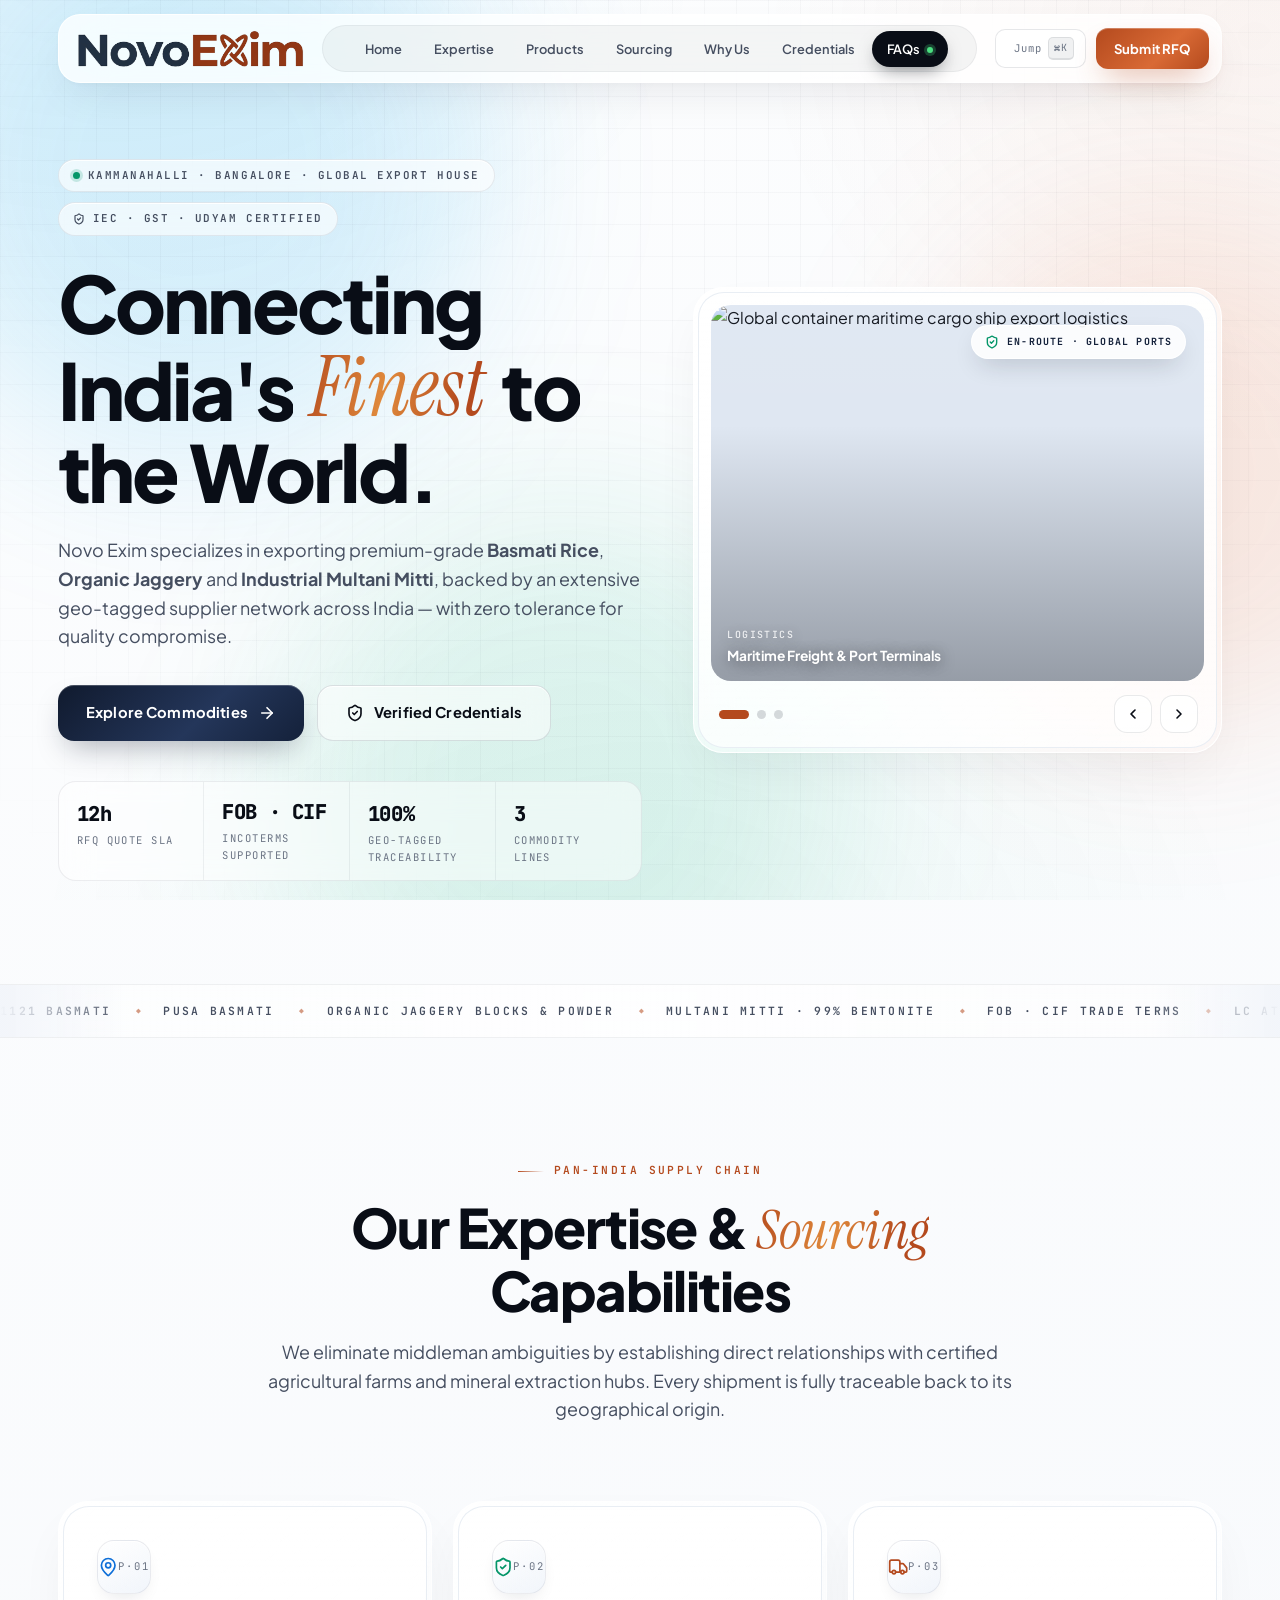
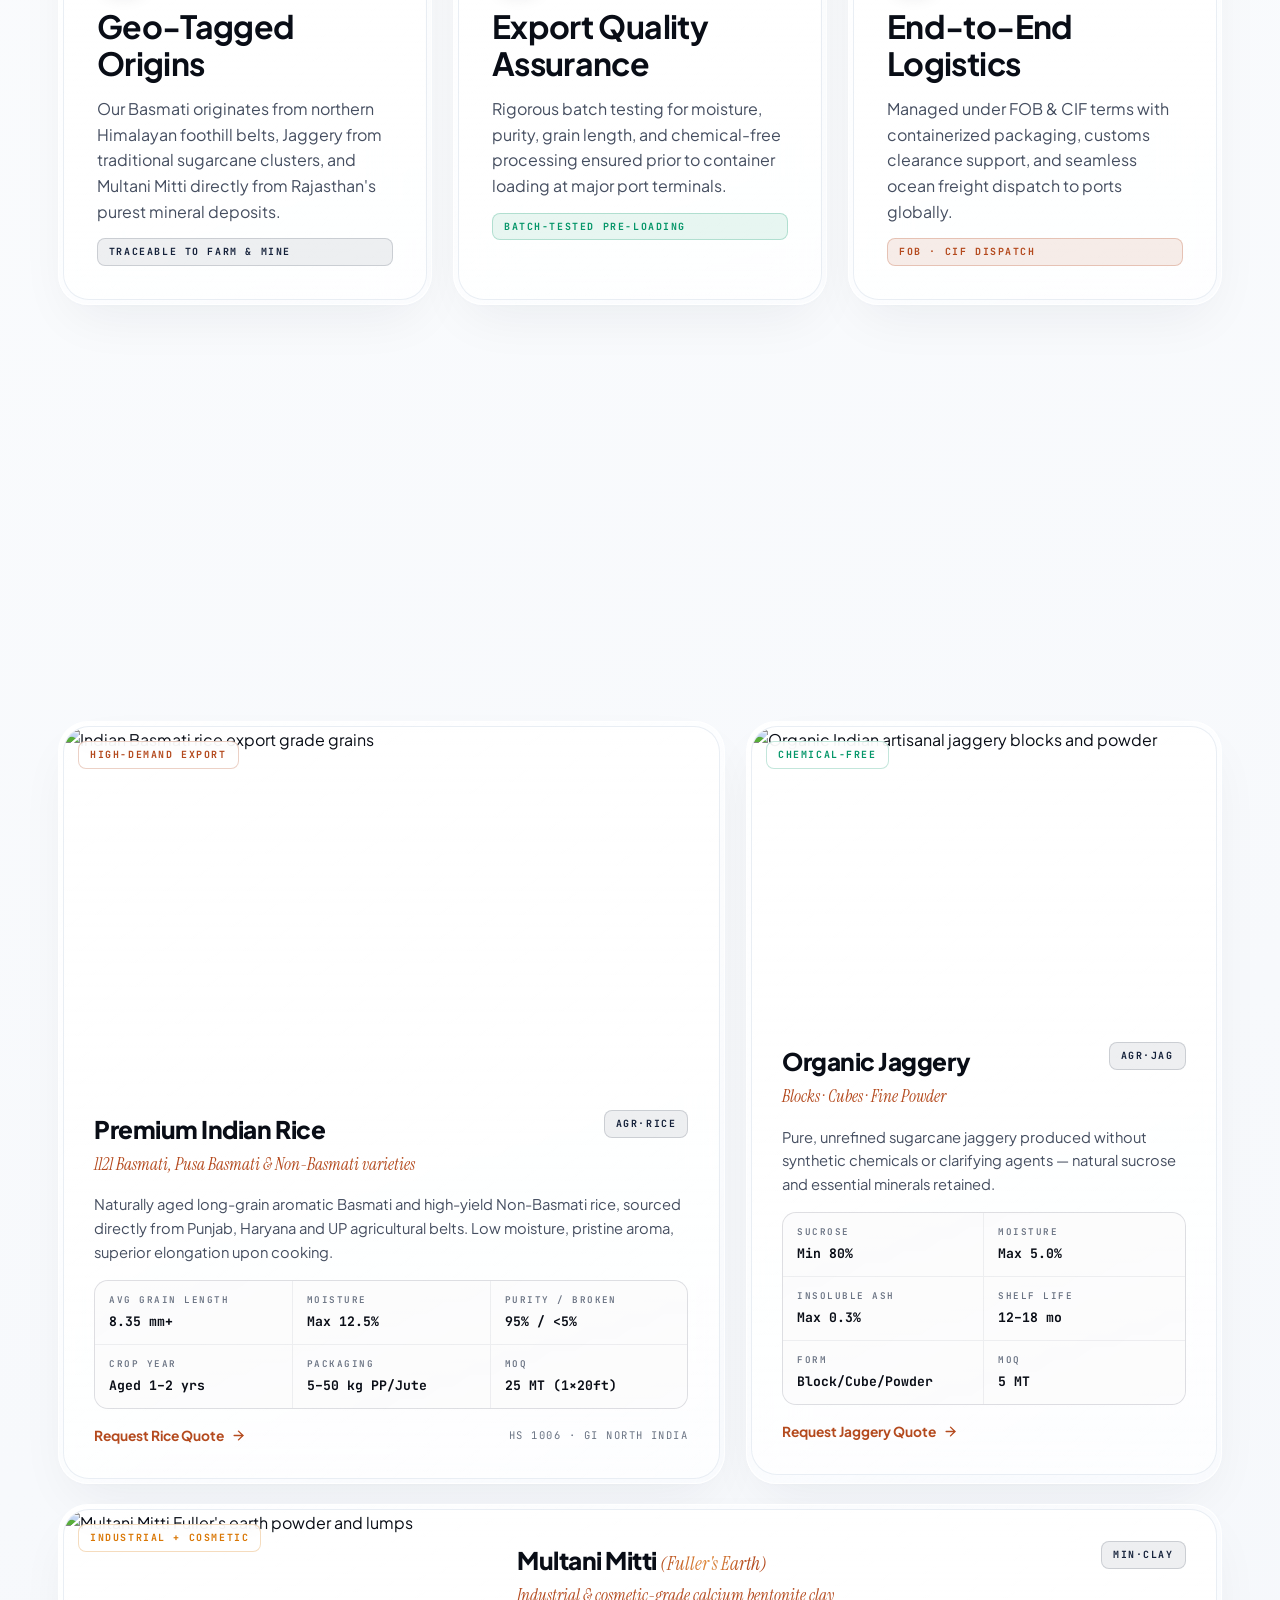
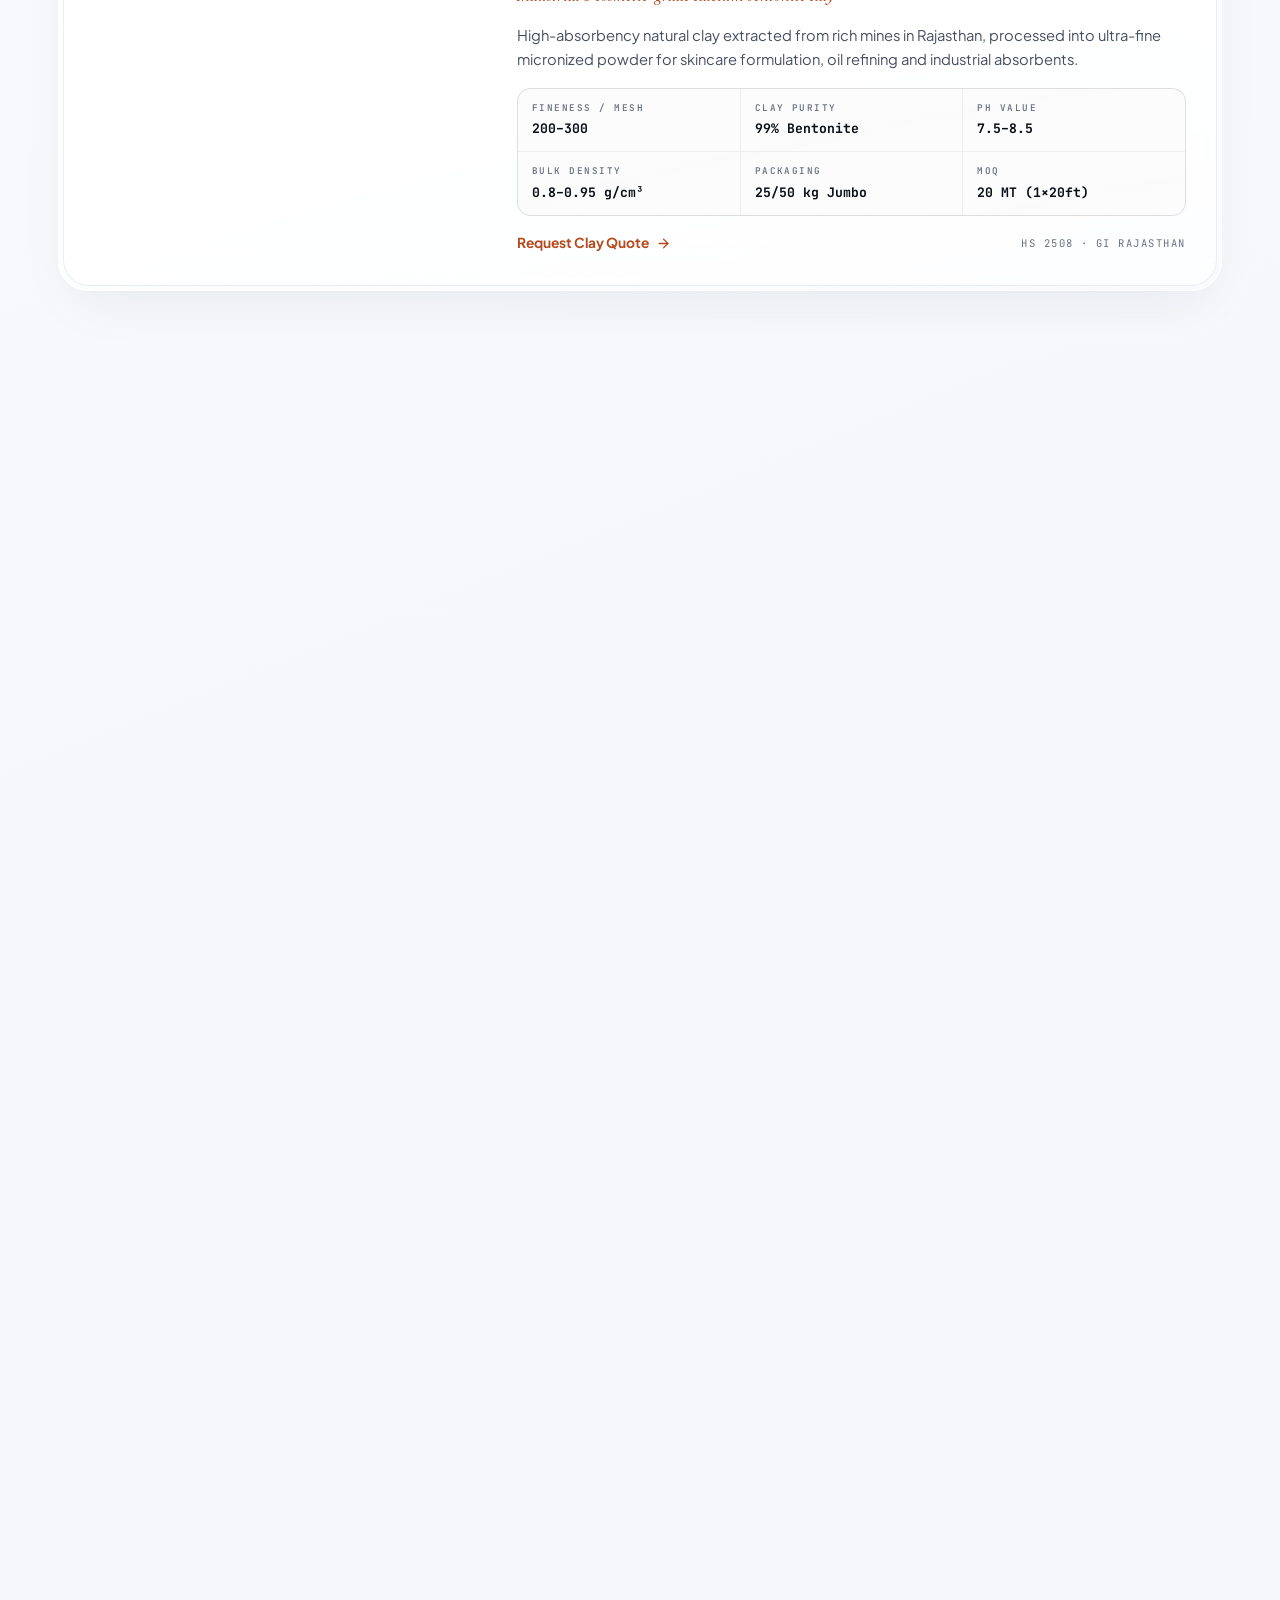
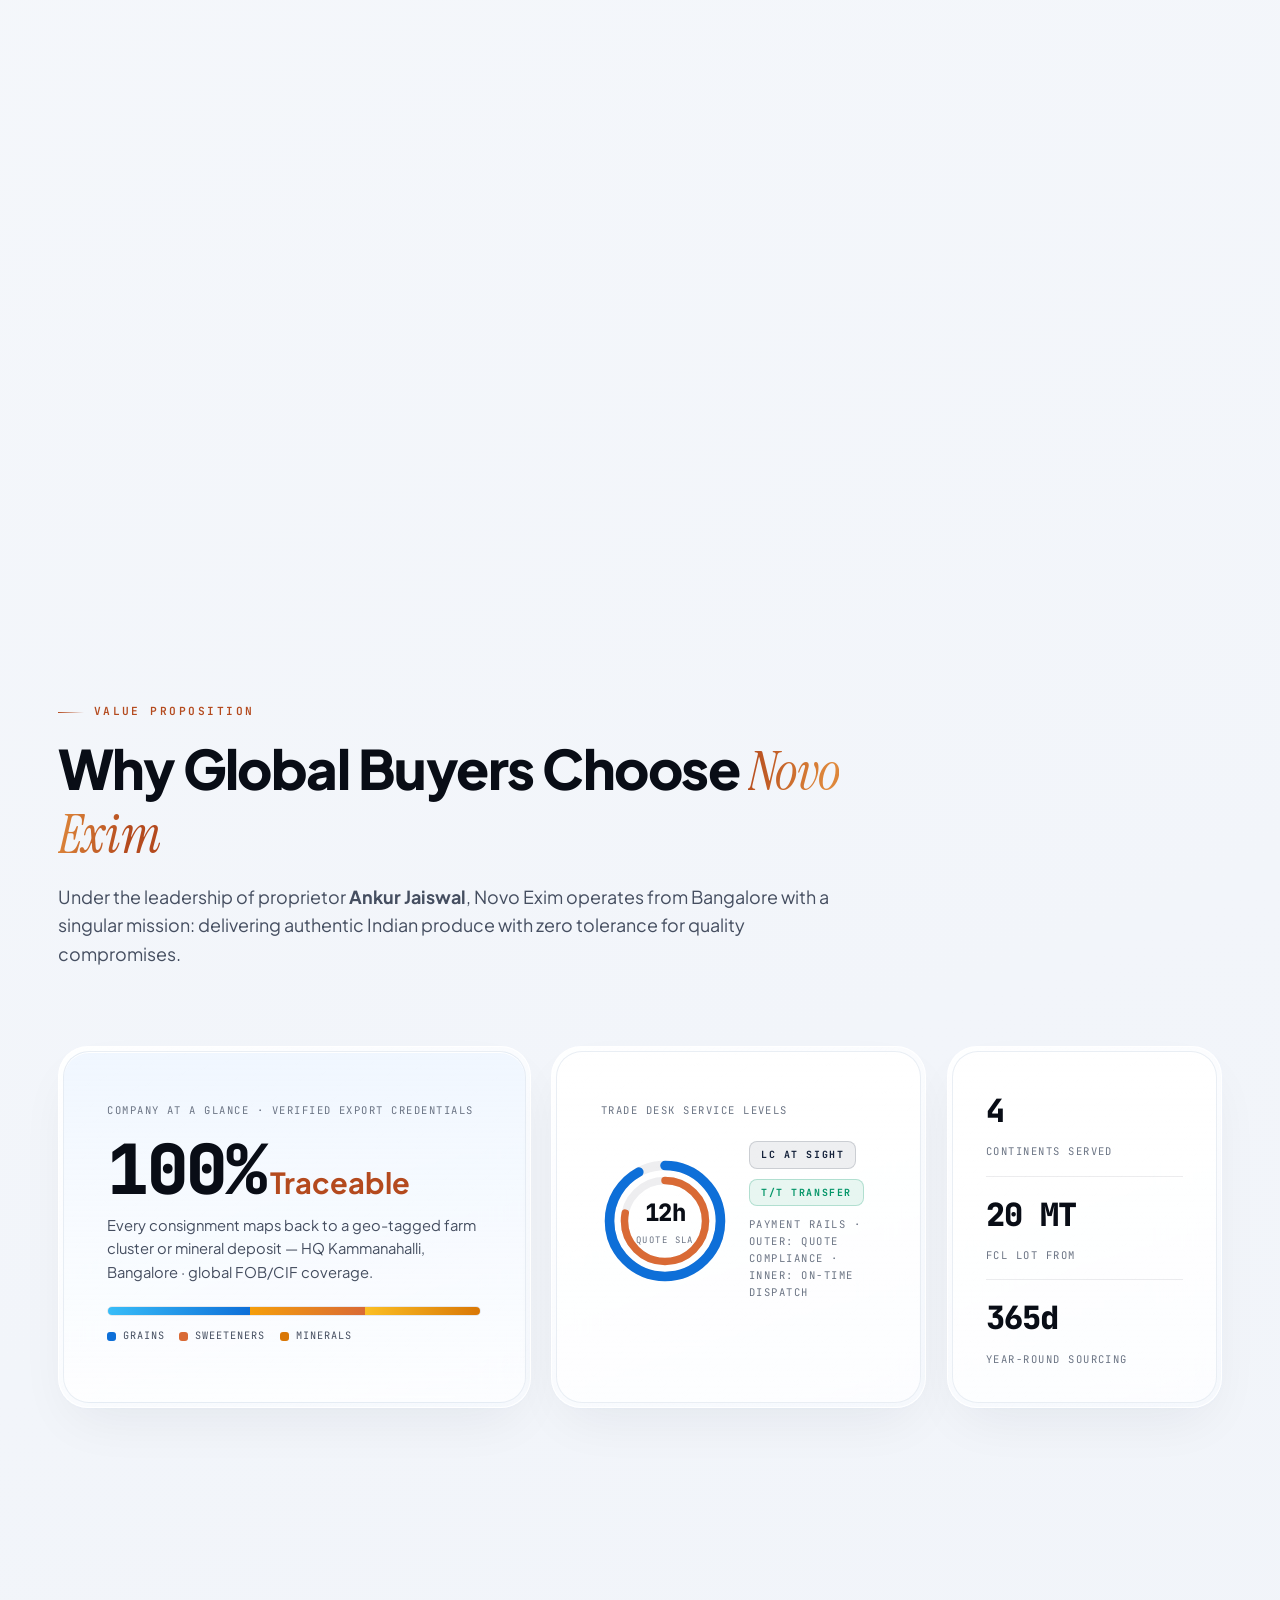
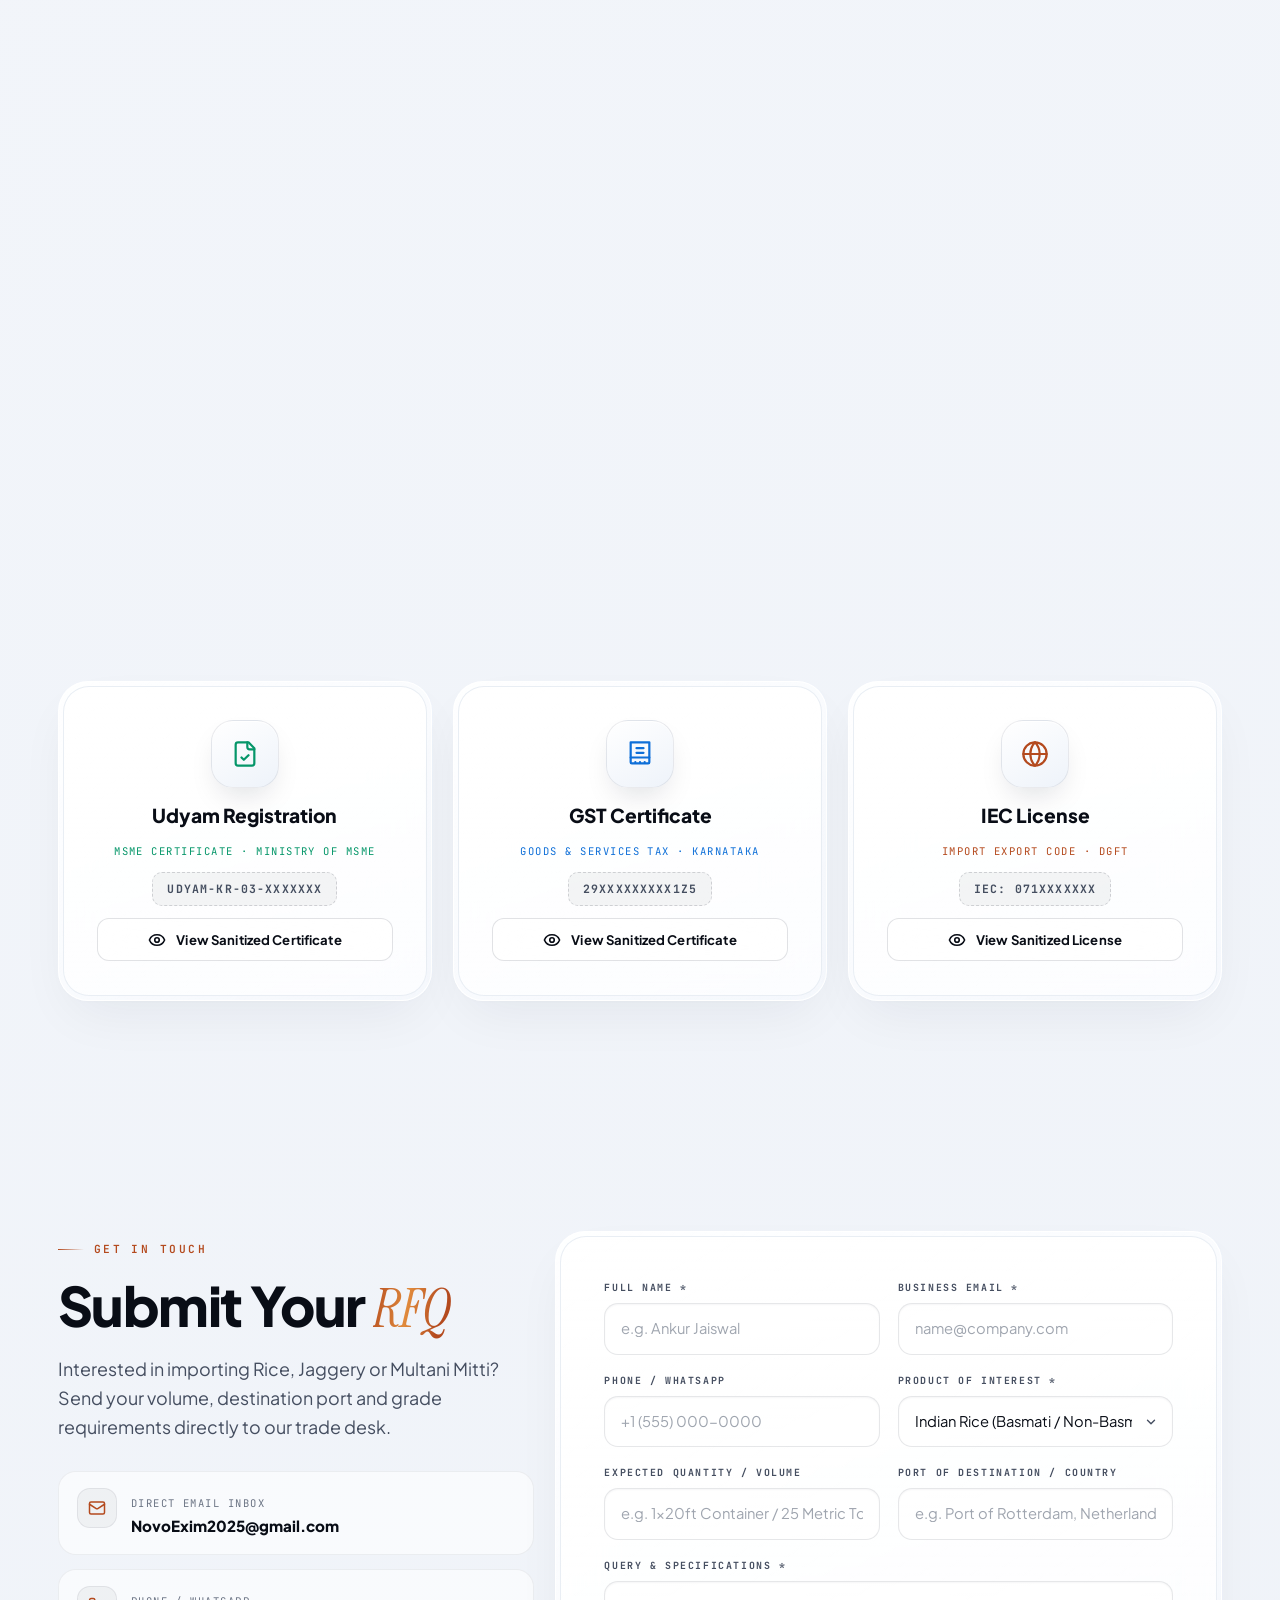
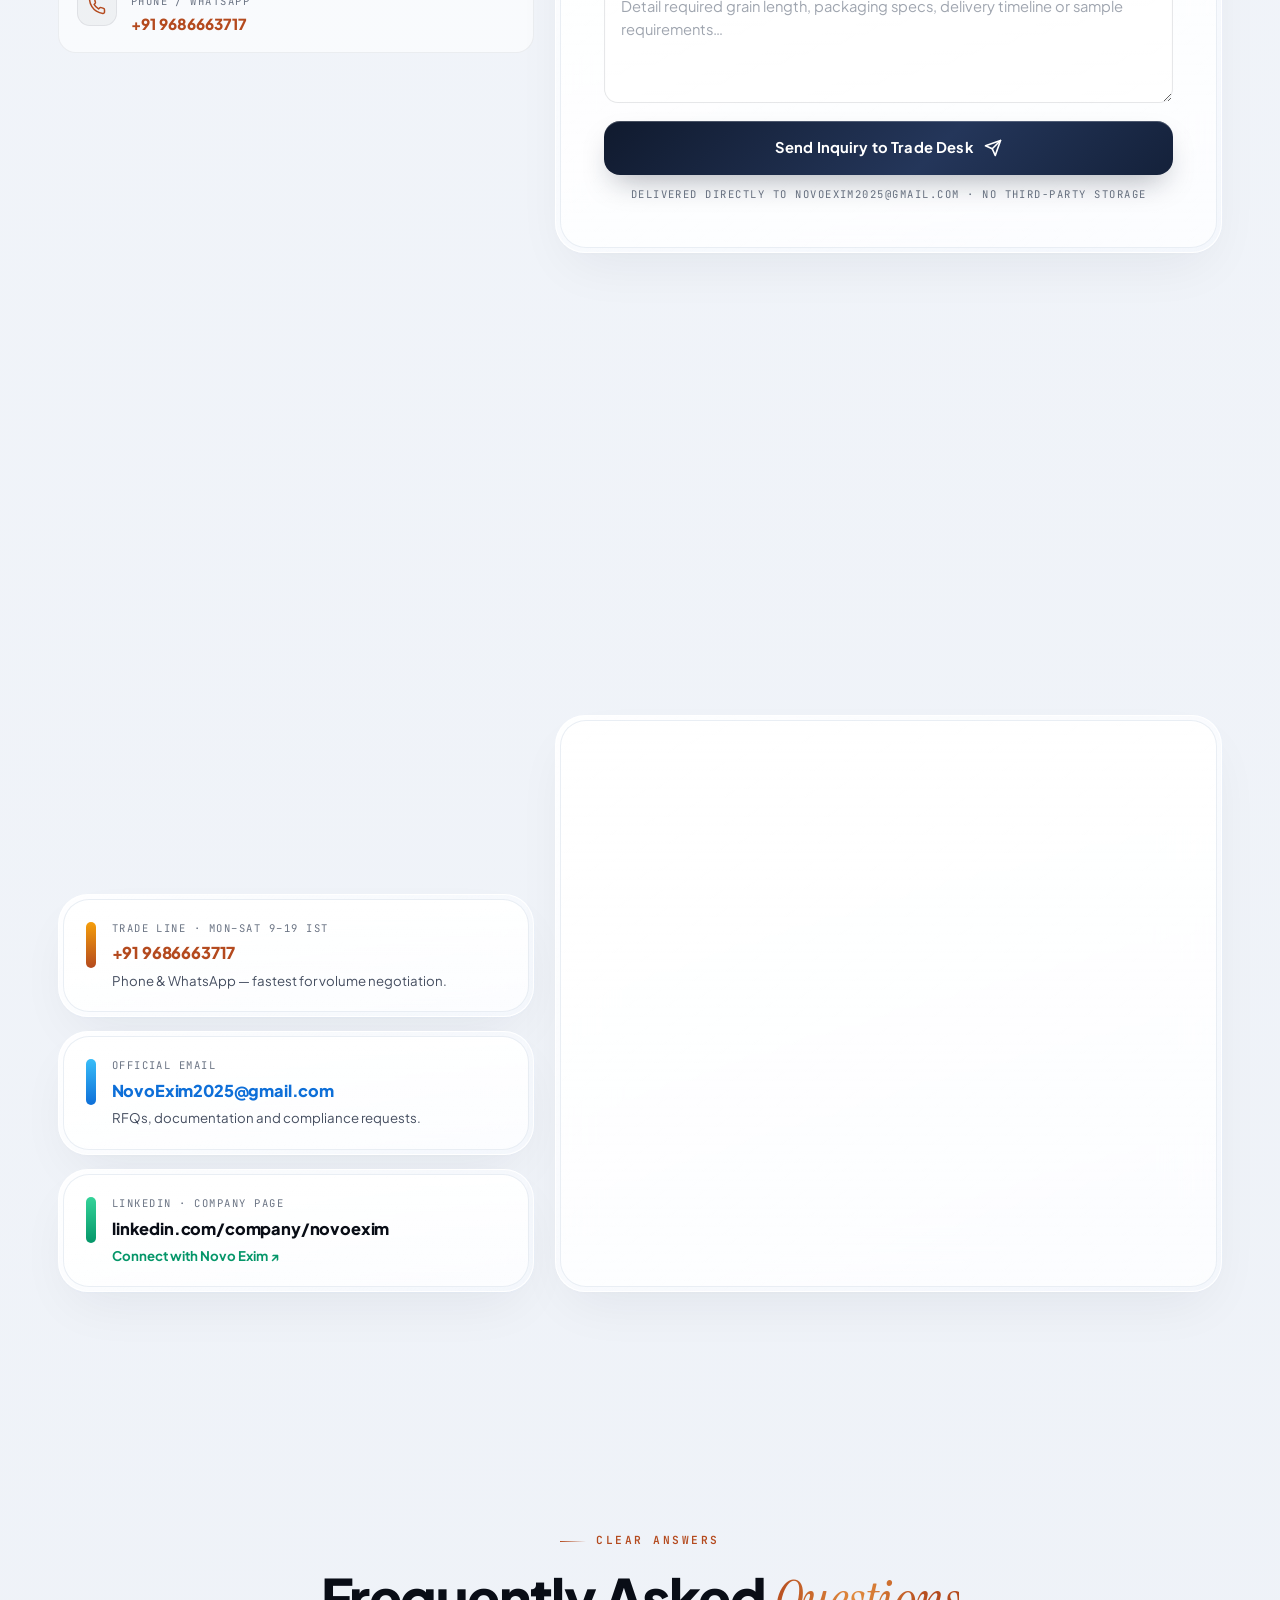
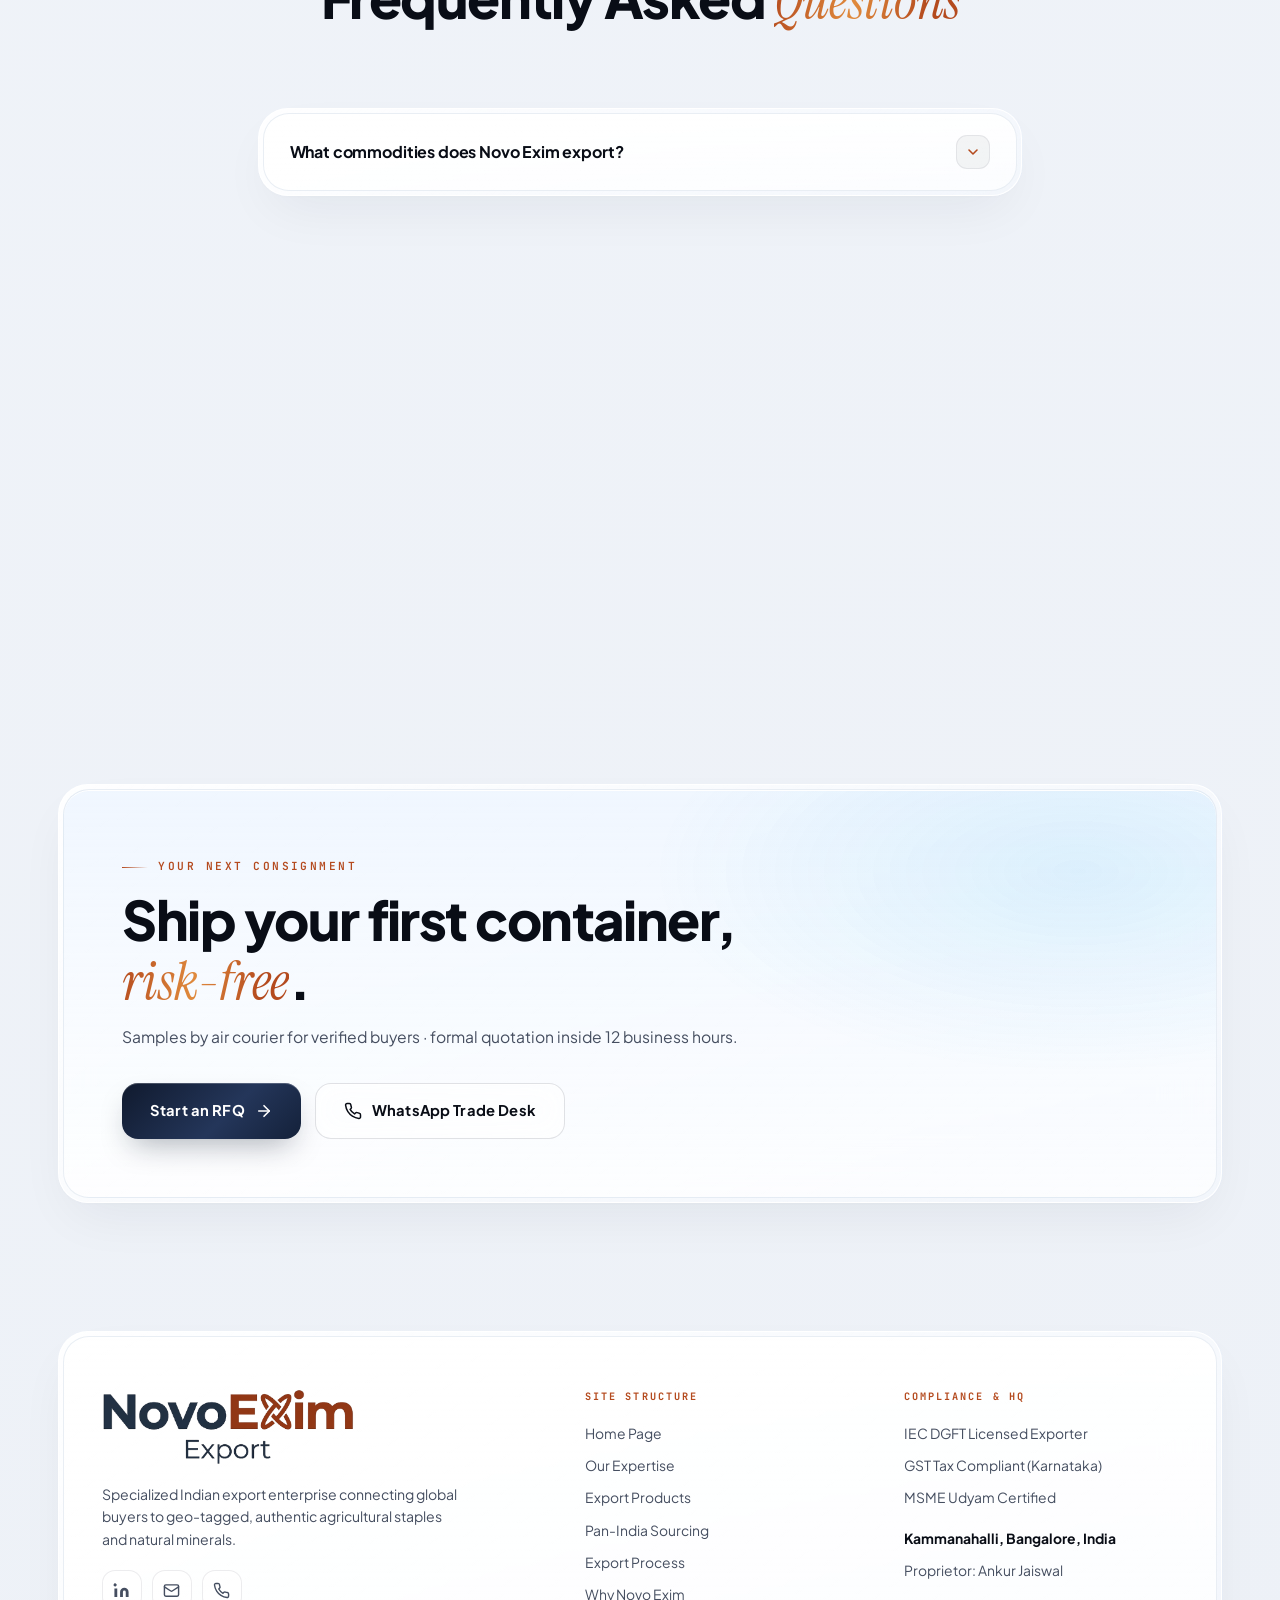
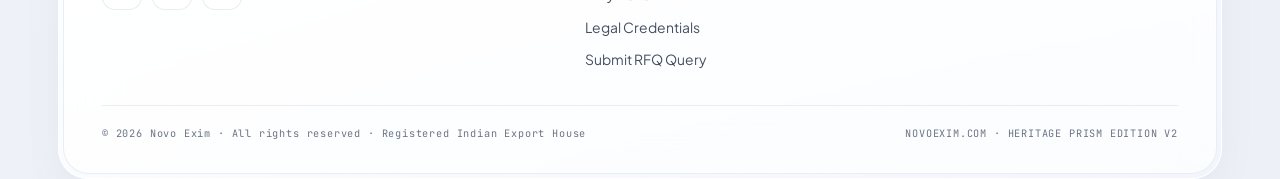
==== commit 1b9b5820: "Add CNAME for novoexim.com; fix og/twitter/JSON-LD image URLs to assets/logo.png" ====
--- a/index.html
+++ b/index.html
@@ -28,15 +28,15 @@
     <meta property="og:description" content="Specialized Indian exporters of premium Basmati Rice, Organic Jaggery, and Industrial Multani Mitti based in Kammanahalli, Bangalore." />
     <meta property="og:url" content="https://novoexim.com/" />
     <meta property="og:site_name" content="Novo Exim" />
-    <meta property="og:image" content="https://novoexim.com/Logo.png" />
-    <meta property="og:image:width" content="1200" />
-    <meta property="og:image:height" content="630" />
+    <meta property="og:image" content="https://novoexim.com/assets/logo.png" />
+    <meta property="og:image:width" content="1024" />
+    <meta property="og:image:height" content="1024" />
 
     <!-- Twitter Card -->
     <meta name="twitter:card" content="summary_large_image" />
     <meta name="twitter:title" content="Novo Exim | Premium Indian Agricultural & Mineral Exports" />
     <meta name="twitter:description" content="Exporter of Basmati Rice, Organic Jaggery, and Multani Mitti from India. Proprietor: Ankur Jaiswal, Bangalore." />
-    <meta name="twitter:image" content="https://novoexim.com/Logo.png" />
+    <meta name="twitter:image" content="https://novoexim.com/assets/logo.png" />
 
     <!-- Schema.org Structured Data (Organization, FAQPage, Products) -->
     <script type="application/ld+json">
@@ -47,7 +47,7 @@
         "name": "Novo Exim",
         "legalName": "Novo Exim",
         "url": "https://novoexim.com",
-        "logo": "https://novoexim.com/Logo.png",
+        "logo": "https://novoexim.com/assets/logo.png",
         "founder": { "@type": "Person", "name": "Ankur Jaiswal", "jobTitle": "Proprietor" },
         "address": {
           "@type": "PostalAddress",
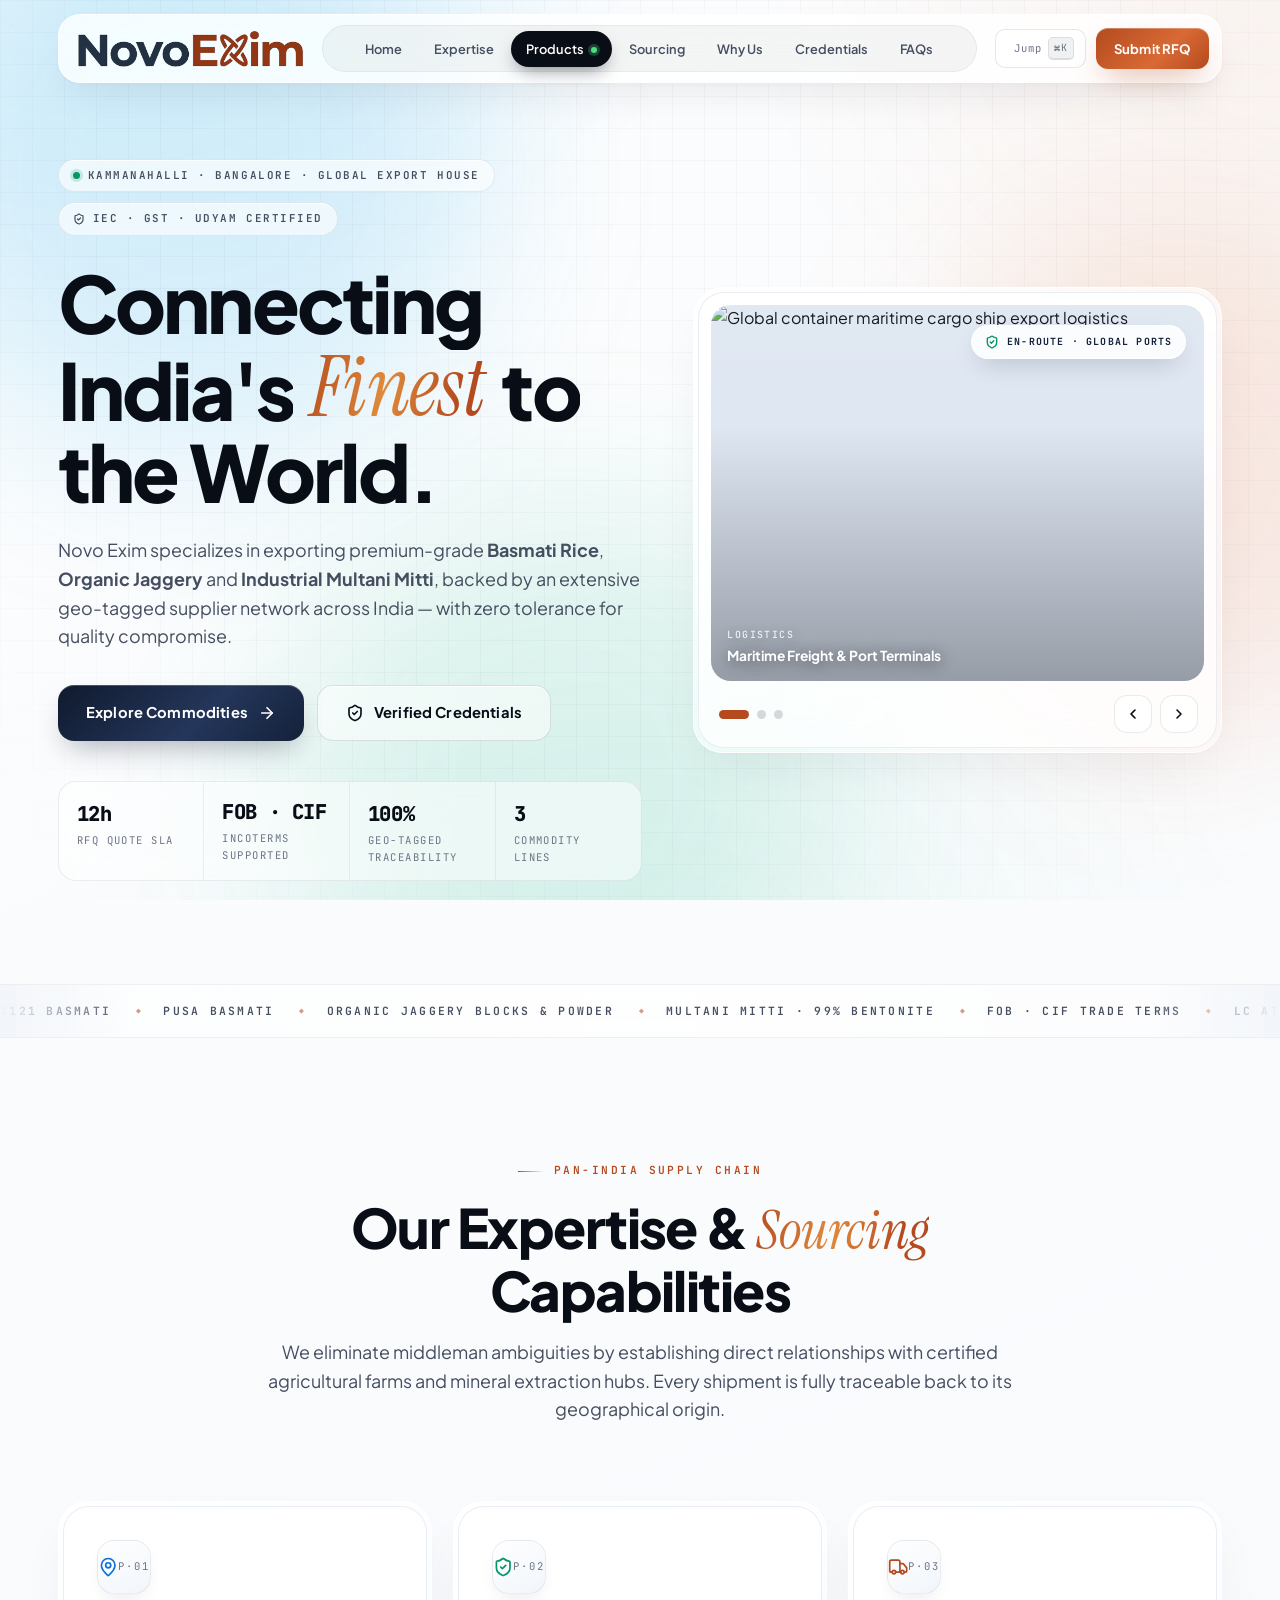
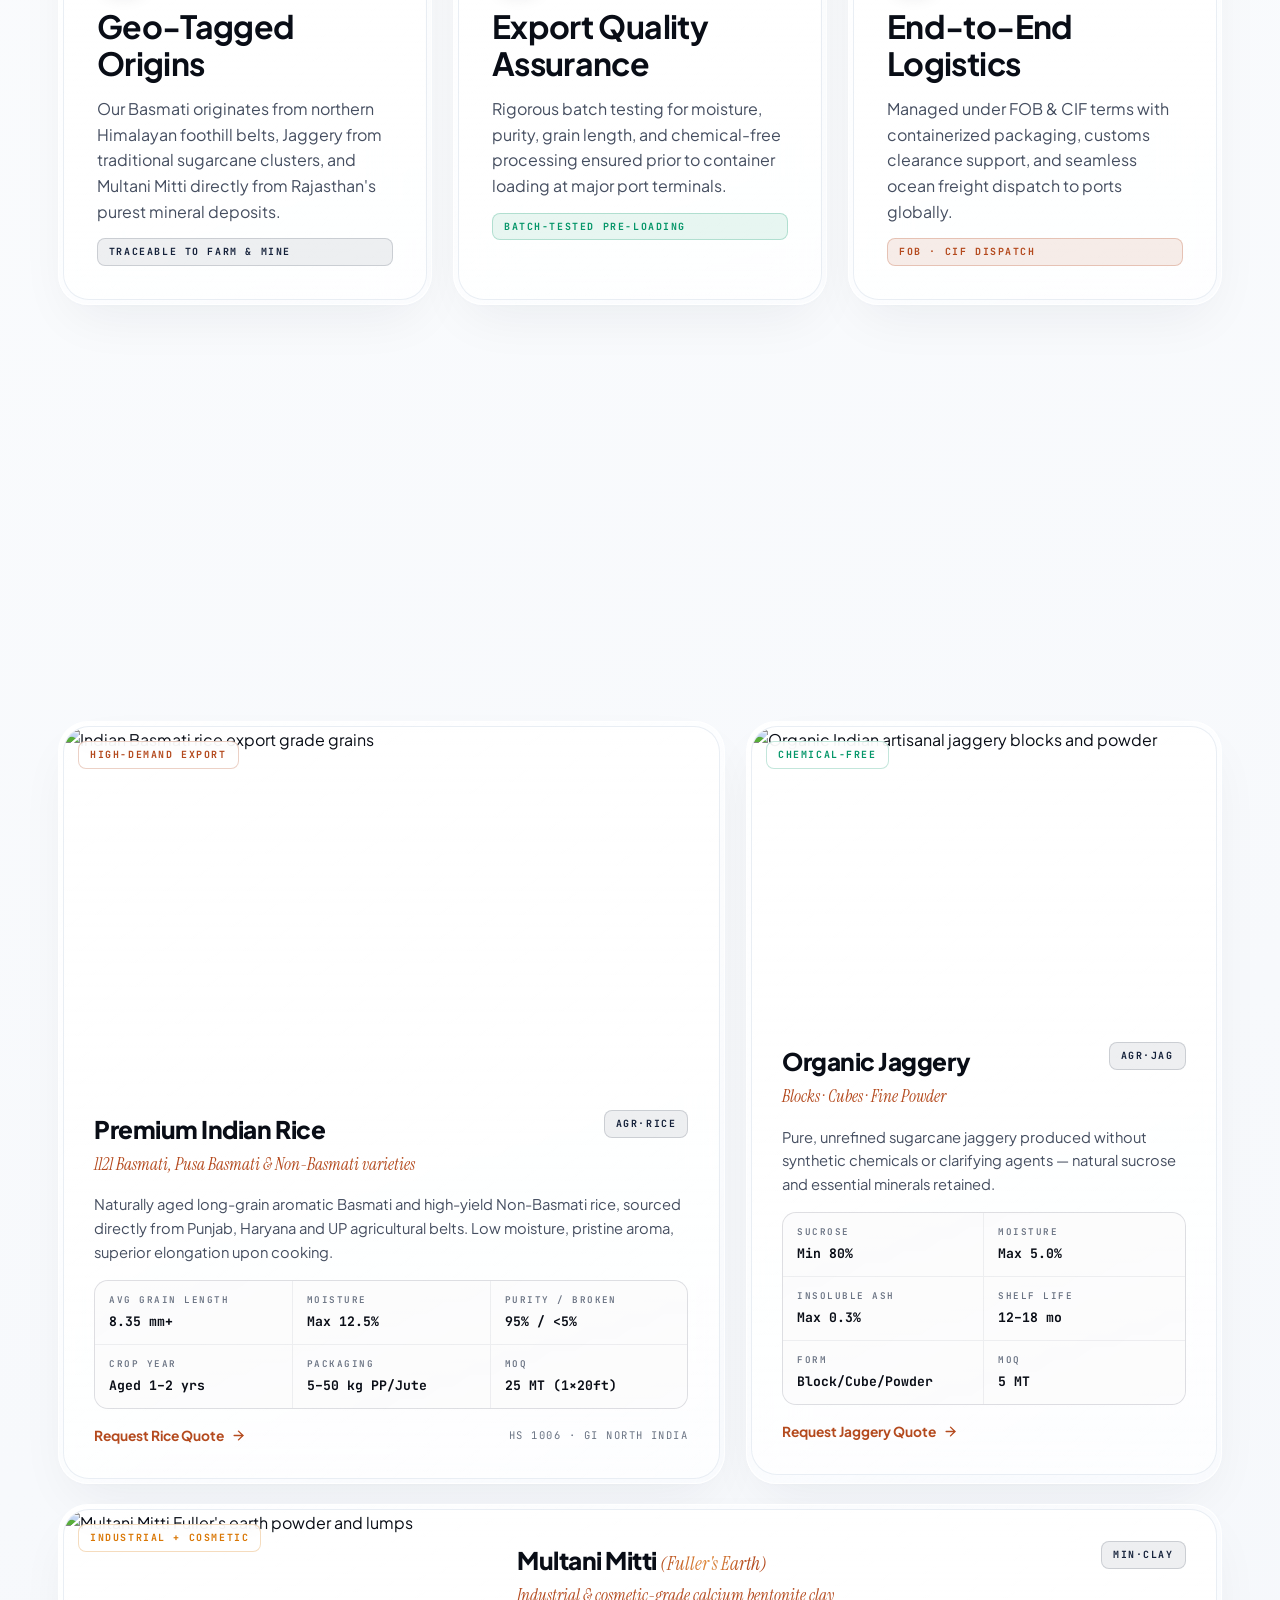
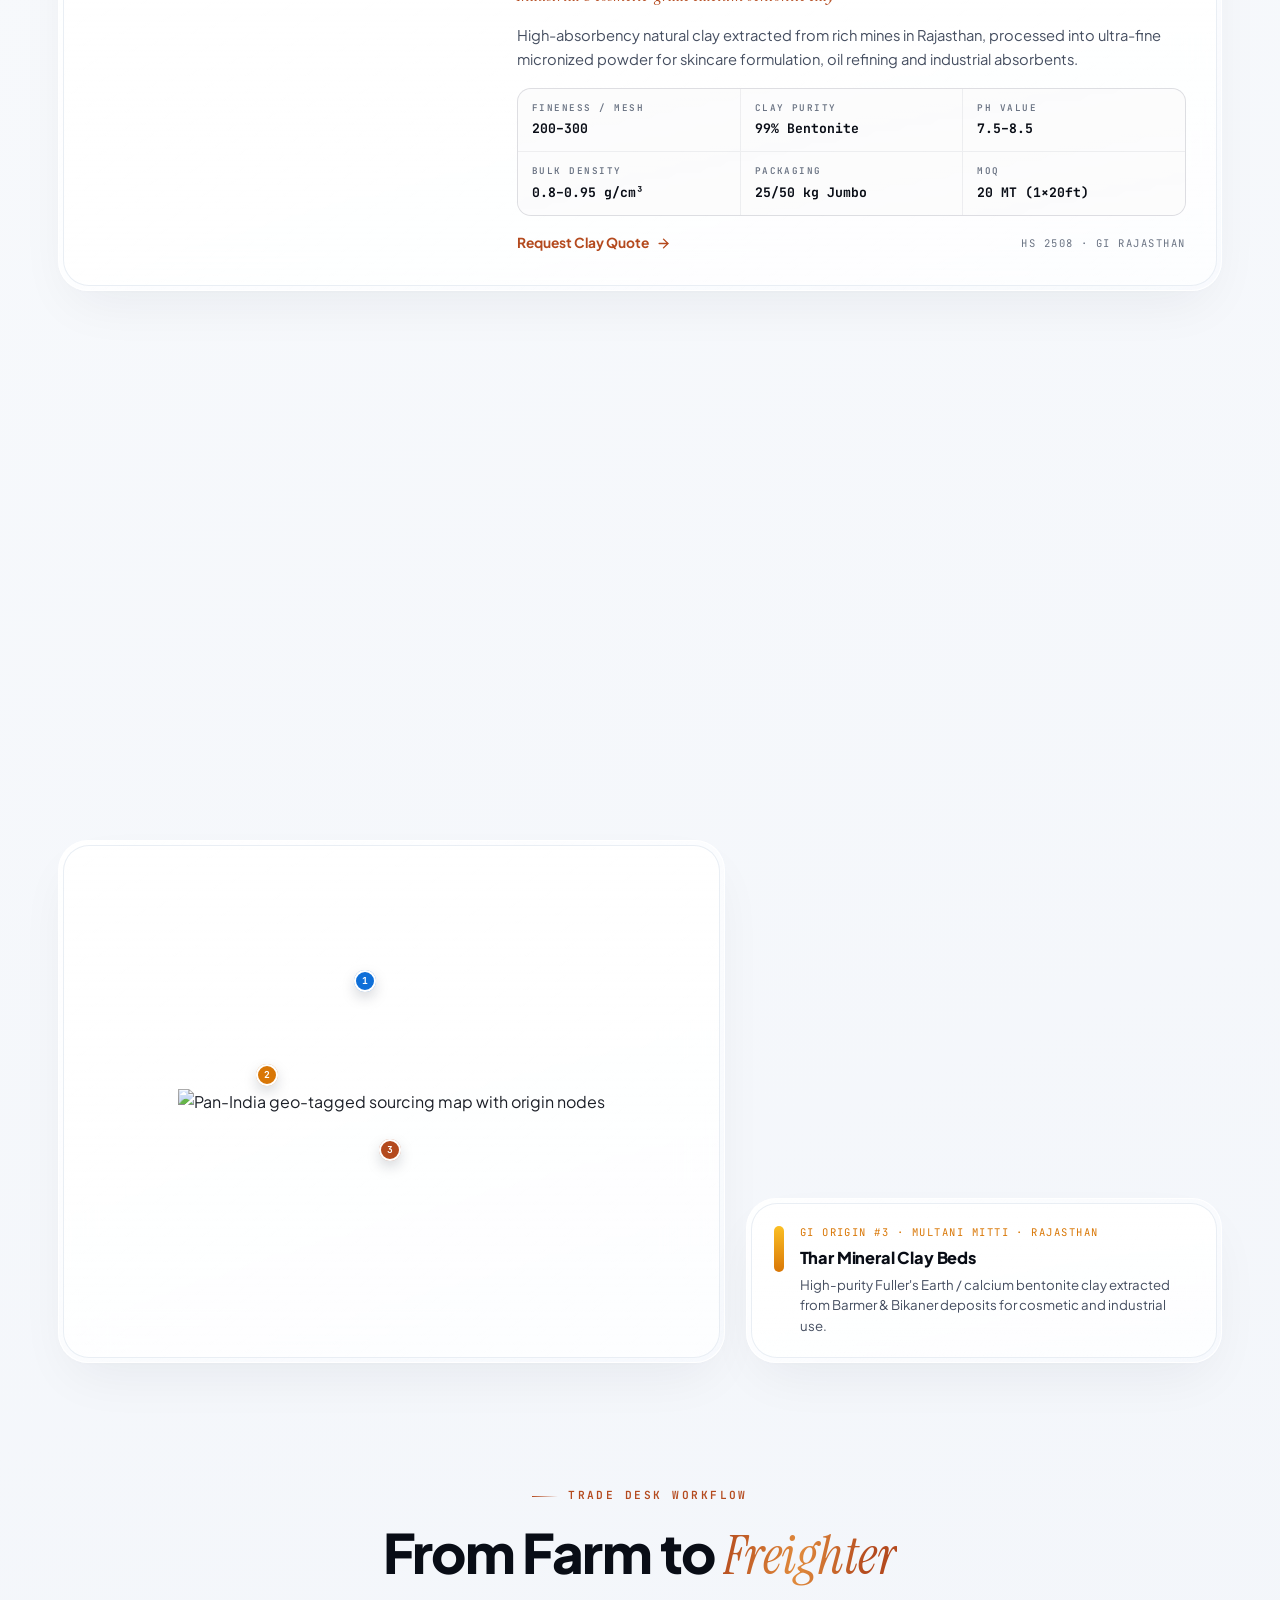
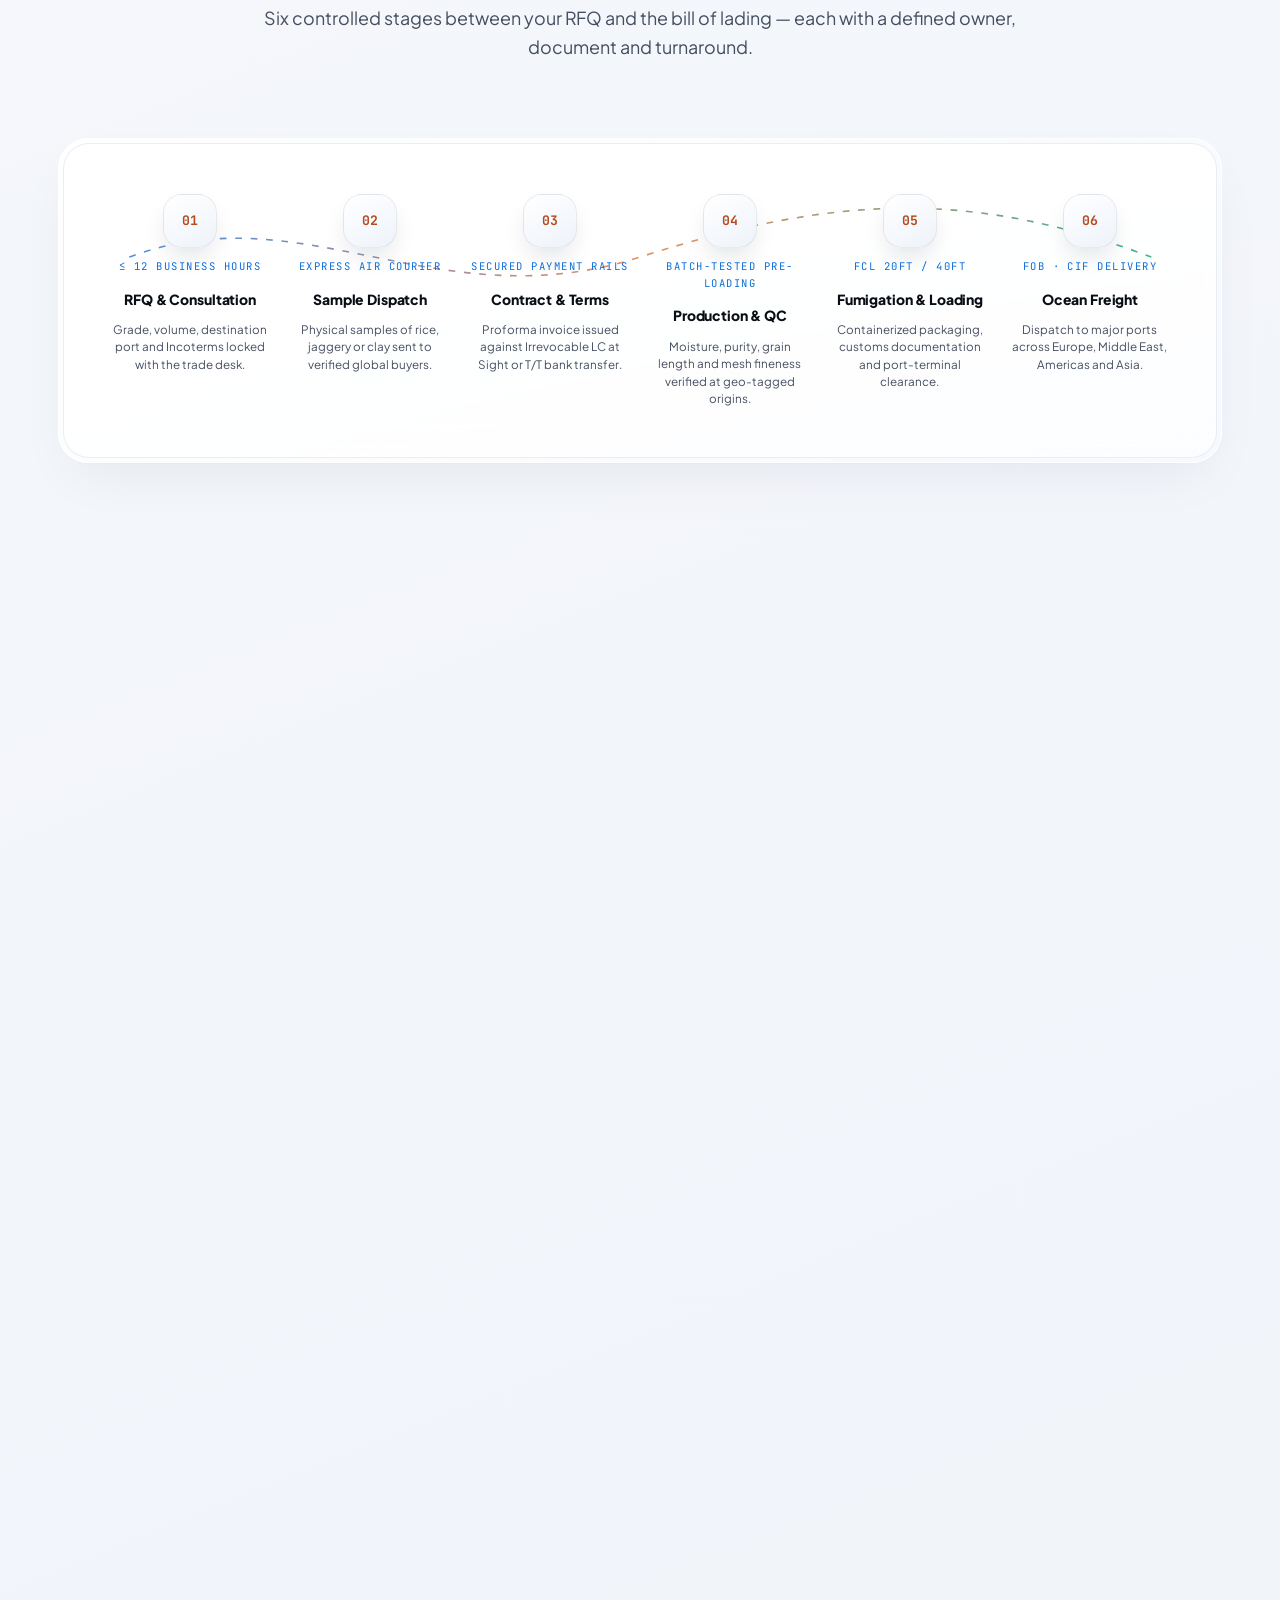
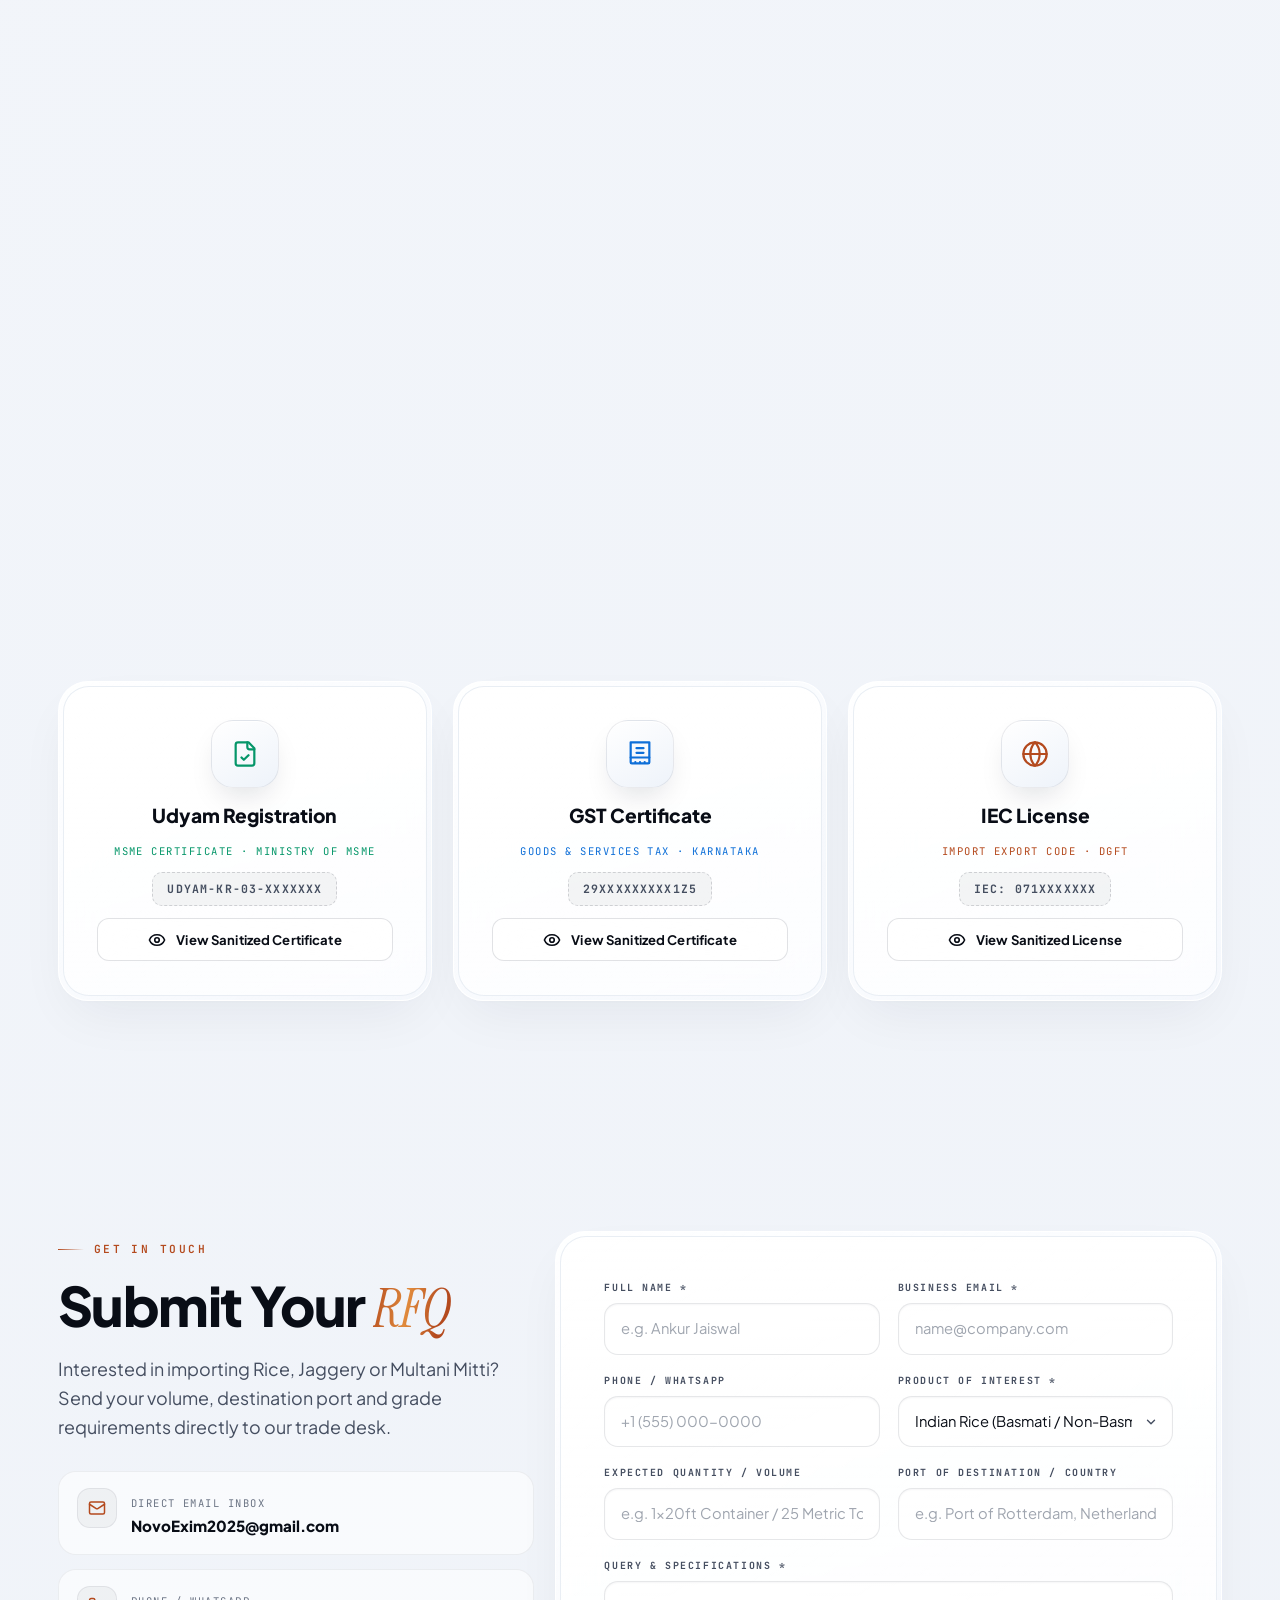
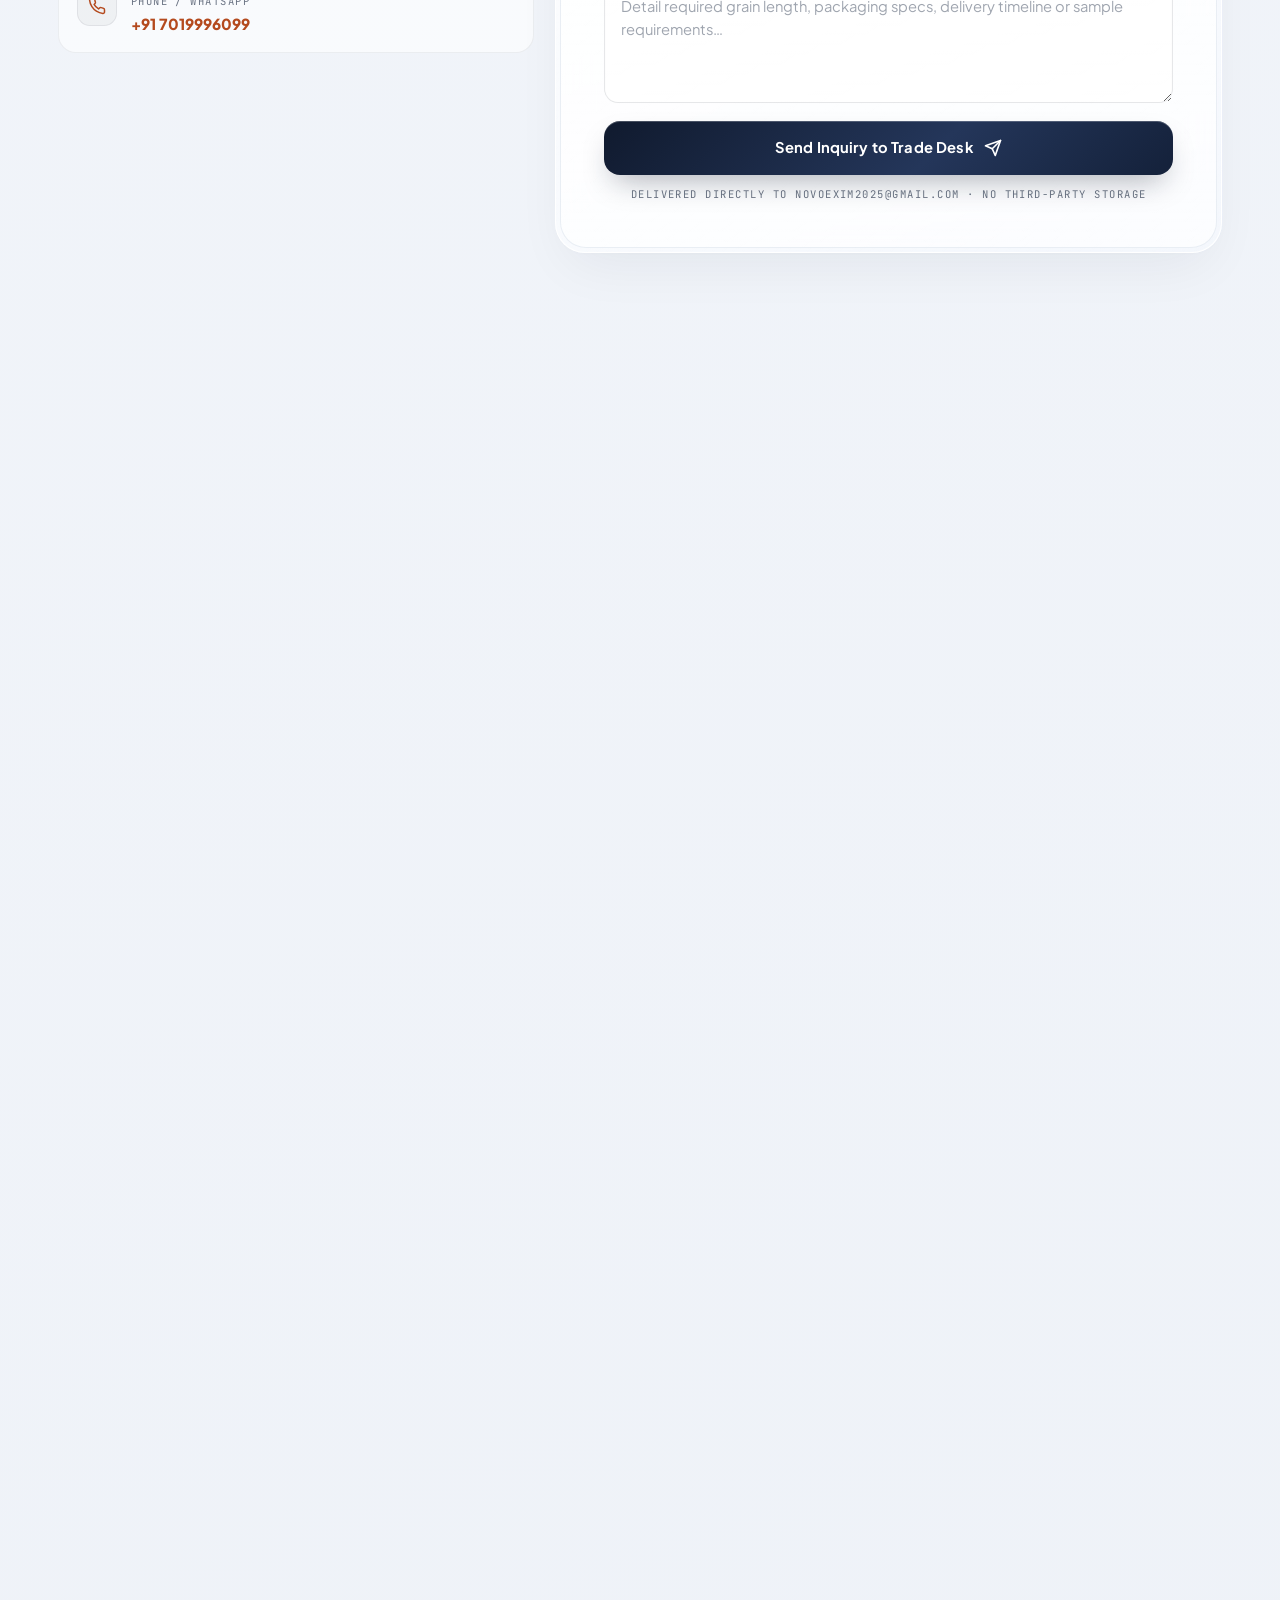
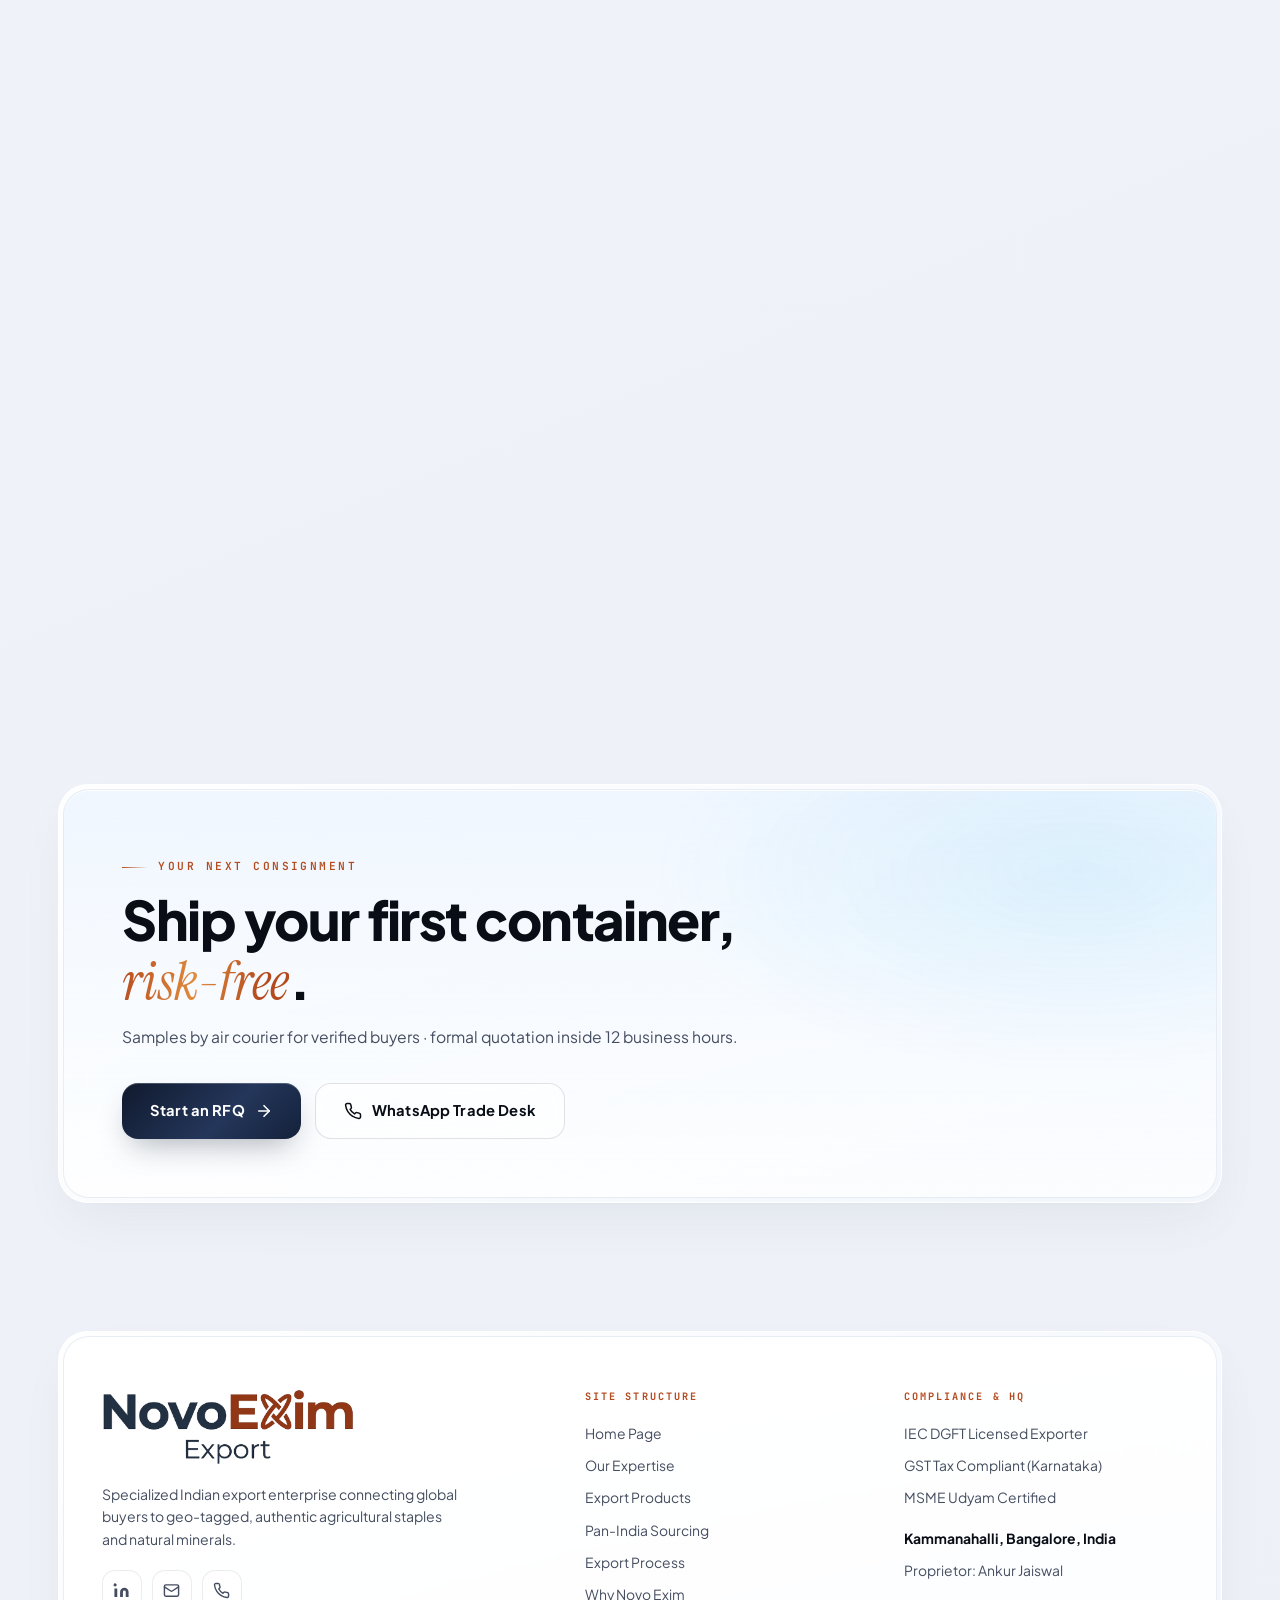
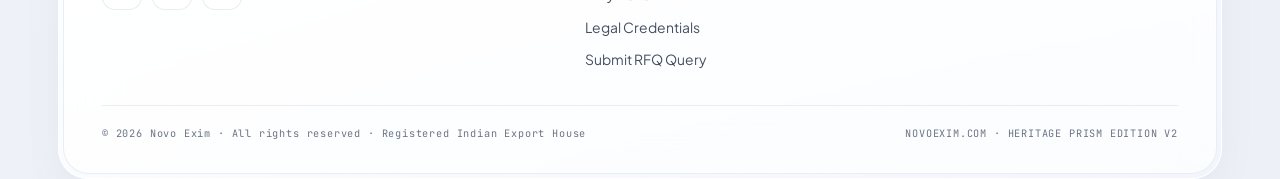
==== commit 1afcf9dc: "Update contact number to +91 7019996099 (phone, WhatsApp links, JSON-LD)" ====
--- a/index.html
+++ b/index.html
@@ -59,7 +59,7 @@
         },
         "contactPoint": {
           "@type": "ContactPoint",
-          "telephone": "+91-9686663717",
+          "telephone": "+91-7019996099",
           "contactType": "sales",
           "email": "NovoExim2025@gmail.com",
           "areaServed": "Global",
@@ -597,9 +597,9 @@
                                 <span class="t-ico"><svg viewBox="0 0 24 24" fill="none" stroke="currentColor" stroke-width="2" stroke-linecap="round" stroke-linejoin="round"><rect width="20" height="16" x="2" y="4" rx="2"/><path d="m22 7-8.97 5.7a1.94 1.94 0 0 1-2.06 0L2 7"/></svg></span>
                                 <div><span class="tiny-mono">Direct email inbox</span><h4>NovoExim2025@gmail.com</h4></div>
                             </a>
-                            <a class="contact-tile reveal reveal-d1" href="https://wa.me/919686663717" target="_blank" rel="noopener">
+                            <a class="contact-tile reveal reveal-d1" href="https://wa.me/917019996099" target="_blank" rel="noopener">
                                 <span class="t-ico"><svg viewBox="0 0 24 24" fill="none" stroke="currentColor" stroke-width="2" stroke-linecap="round" stroke-linejoin="round"><path d="M22 16.92v3a2 2 0 0 1-2.18 2 19.79 19.79 0 0 1-8.63-3.07 19.5 19.5 0 0 1-6-6 19.79 19.79 0 0 1-3.07-8.67A2 2 0 0 1 4.11 2h3a2 2 0 0 1 2 1.72 12.84 12.84 0 0 0 .7 2.81 2 2 0 0 1-.45 2.11L8.09 9.91a16 16 0 0 0 6 6l1.27-1.27a2 2 0 0 1 2.11-.45 12.84 12.84 0 0 0 2.81.7A2 2 0 0 1 22 16.92z"/></svg></span>
-                                <div><span class="tiny-mono">Phone / WhatsApp</span><h4 class="hl" style="color:var(--sienna);">+91 9686663717</h4></div>
+                                <div><span class="tiny-mono">Phone / WhatsApp</span><h4 class="hl" style="color:var(--sienna);">+91 7019996099</h4></div>
                             </a>
                             <div class="contact-tile reveal reveal-d2">
                                 <span class="t-ico"><svg viewBox="0 0 24 24" fill="none" stroke="currentColor" stroke-width="2" stroke-linecap="round" stroke-linejoin="round"><circle cx="12" cy="12" r="10"/><polyline points="12 6 12 12 16 14"/></svg></span>
@@ -657,7 +657,7 @@
                         </div></div>
                         <div class="spotlight-prism reveal reveal-d1"><div class="prism-chamber legend-chamber">
                             <i class="legend-swatch" style="background:linear-gradient(180deg,#f59e0b,var(--sienna));"></i>
-                            <div><span class="tiny-mono">Trade line · Mon–Sat 9–19 IST</span><h4><a class="hl" href="https://wa.me/919686663717" target="_blank" rel="noopener" style="color:var(--sienna);">+91 9686663717</a></h4><p>Phone &amp; WhatsApp — fastest for volume negotiation.</p></div>
+                            <div><span class="tiny-mono">Trade line · Mon–Sat 9–19 IST</span><h4><a class="hl" href="https://wa.me/917019996099" target="_blank" rel="noopener" style="color:var(--sienna);">+91 7019996099</a></h4><p>Phone &amp; WhatsApp — fastest for volume negotiation.</p></div>
                         </div></div>
                         <div class="spotlight-prism reveal reveal-d2"><div class="prism-chamber legend-chamber">
                             <i class="legend-swatch" style="background:linear-gradient(180deg,#38bdf8,var(--sapphire));"></i>
@@ -729,7 +729,7 @@
                         Start an RFQ
                         <svg viewBox="0 0 24 24" fill="none" stroke="currentColor" stroke-width="2.2" stroke-linecap="round" stroke-linejoin="round"><path d="M5 12h14"/><path d="m12 19 7-7-7-7"/></svg>
                     </a>
-                    <a href="https://wa.me/919686663717" target="_blank" rel="noopener" class="btn btn-ghost magnetic-btn">
+                    <a href="https://wa.me/917019996099" target="_blank" rel="noopener" class="btn btn-ghost magnetic-btn">
                         <svg viewBox="0 0 24 24" fill="none" stroke="currentColor" stroke-width="2" stroke-linecap="round" stroke-linejoin="round"><path d="M22 16.92v3a2 2 0 0 1-2.18 2 19.79 19.79 0 0 1-8.63-3.07 19.5 19.5 0 0 1-6-6 19.79 19.79 0 0 1-3.07-8.67A2 2 0 0 1 4.11 2h3a2 2 0 0 1 2 1.72 12.84 12.84 0 0 0 .7 2.81 2 2 0 0 1-.45 2.11L8.09 9.91a16 16 0 0 0 6 6l1.27-1.27a2 2 0 0 1 2.11-.45 12.84 12.84 0 0 0 2.81.7A2 2 0 0 1 22 16.92z"/></svg>
                         WhatsApp Trade Desk
                     </a>
@@ -749,7 +749,7 @@
                         <div class="footer-social">
                             <a href="https://www.linkedin.com/company/novoexim/" target="_blank" rel="noopener" aria-label="Novo Exim LinkedIn"><svg viewBox="0 0 24 24" fill="currentColor"><path d="M16 8a6 6 0 0 1 6 6v7h-4v-7a2 2 0 0 0-4 0v7h-4v-7a6 6 0 0 1 6-6z M2 9h4v12H2z M4 2a2 2 0 1 1-1.999 4A2 2 0 0 1 4 2z" stroke="none"/></svg></a>
                             <a href="mailto:NovoExim2025@gmail.com" aria-label="Novo Exim Email"><svg viewBox="0 0 24 24" fill="none" stroke="currentColor" stroke-width="2" stroke-linecap="round" stroke-linejoin="round"><rect width="20" height="16" x="2" y="4" rx="2"/><path d="m22 7-8.97 5.7a1.94 1.94 0 0 1-2.06 0L2 7"/></svg></a>
-                            <a href="https://wa.me/919686663717" target="_blank" rel="noopener" aria-label="Novo Exim WhatsApp"><svg viewBox="0 0 24 24" fill="none" stroke="currentColor" stroke-width="2" stroke-linecap="round" stroke-linejoin="round"><path d="M22 16.92v3a2 2 0 0 1-2.18 2 19.79 19.79 0 0 1-8.63-3.07 19.5 19.5 0 0 1-6-6 19.79 19.79 0 0 1-3.07-8.67A2 2 0 0 1 4.11 2h3a2 2 0 0 1 2 1.72 12.84 12.84 0 0 0 .7 2.81 2 2 0 0 1-.45 2.11L8.09 9.91a16 16 0 0 0 6 6l1.27-1.27a2 2 0 0 1 2.11-.45 12.84 12.84 0 0 0 2.81.7A2 2 0 0 1 22 16.92z"/></svg></a>
+                            <a href="https://wa.me/917019996099" target="_blank" rel="noopener" aria-label="Novo Exim WhatsApp"><svg viewBox="0 0 24 24" fill="none" stroke="currentColor" stroke-width="2" stroke-linecap="round" stroke-linejoin="round"><path d="M22 16.92v3a2 2 0 0 1-2.18 2 19.79 19.79 0 0 1-8.63-3.07 19.5 19.5 0 0 1-6-6 19.79 19.79 0 0 1-3.07-8.67A2 2 0 0 1 4.11 2h3a2 2 0 0 1 2 1.72 12.84 12.84 0 0 0 .7 2.81 2 2 0 0 1-.45 2.11L8.09 9.91a16 16 0 0 0 6 6l1.27-1.27a2 2 0 0 1 2.11-.45 12.84 12.84 0 0 0 2.81.7A2 2 0 0 1 22 16.92z"/></svg></a>
                         </div>
                     </div>
                     <div>
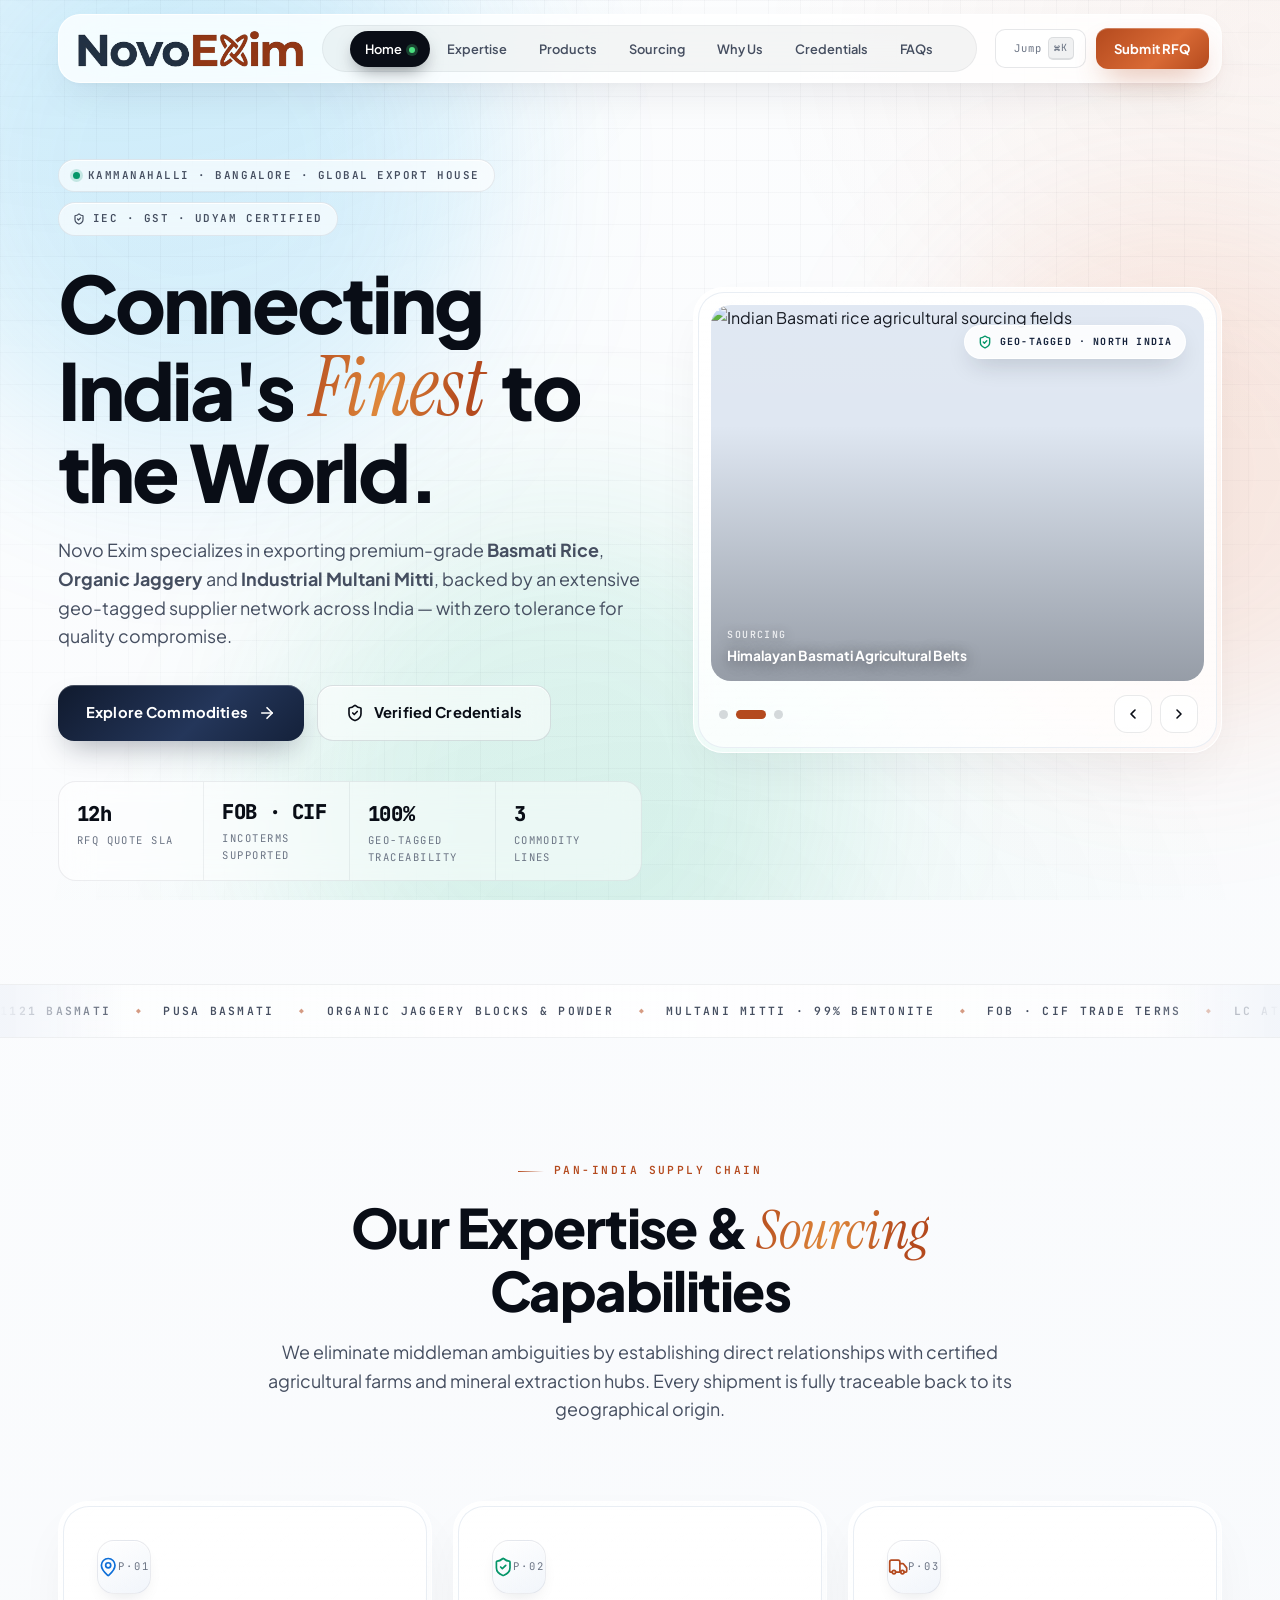
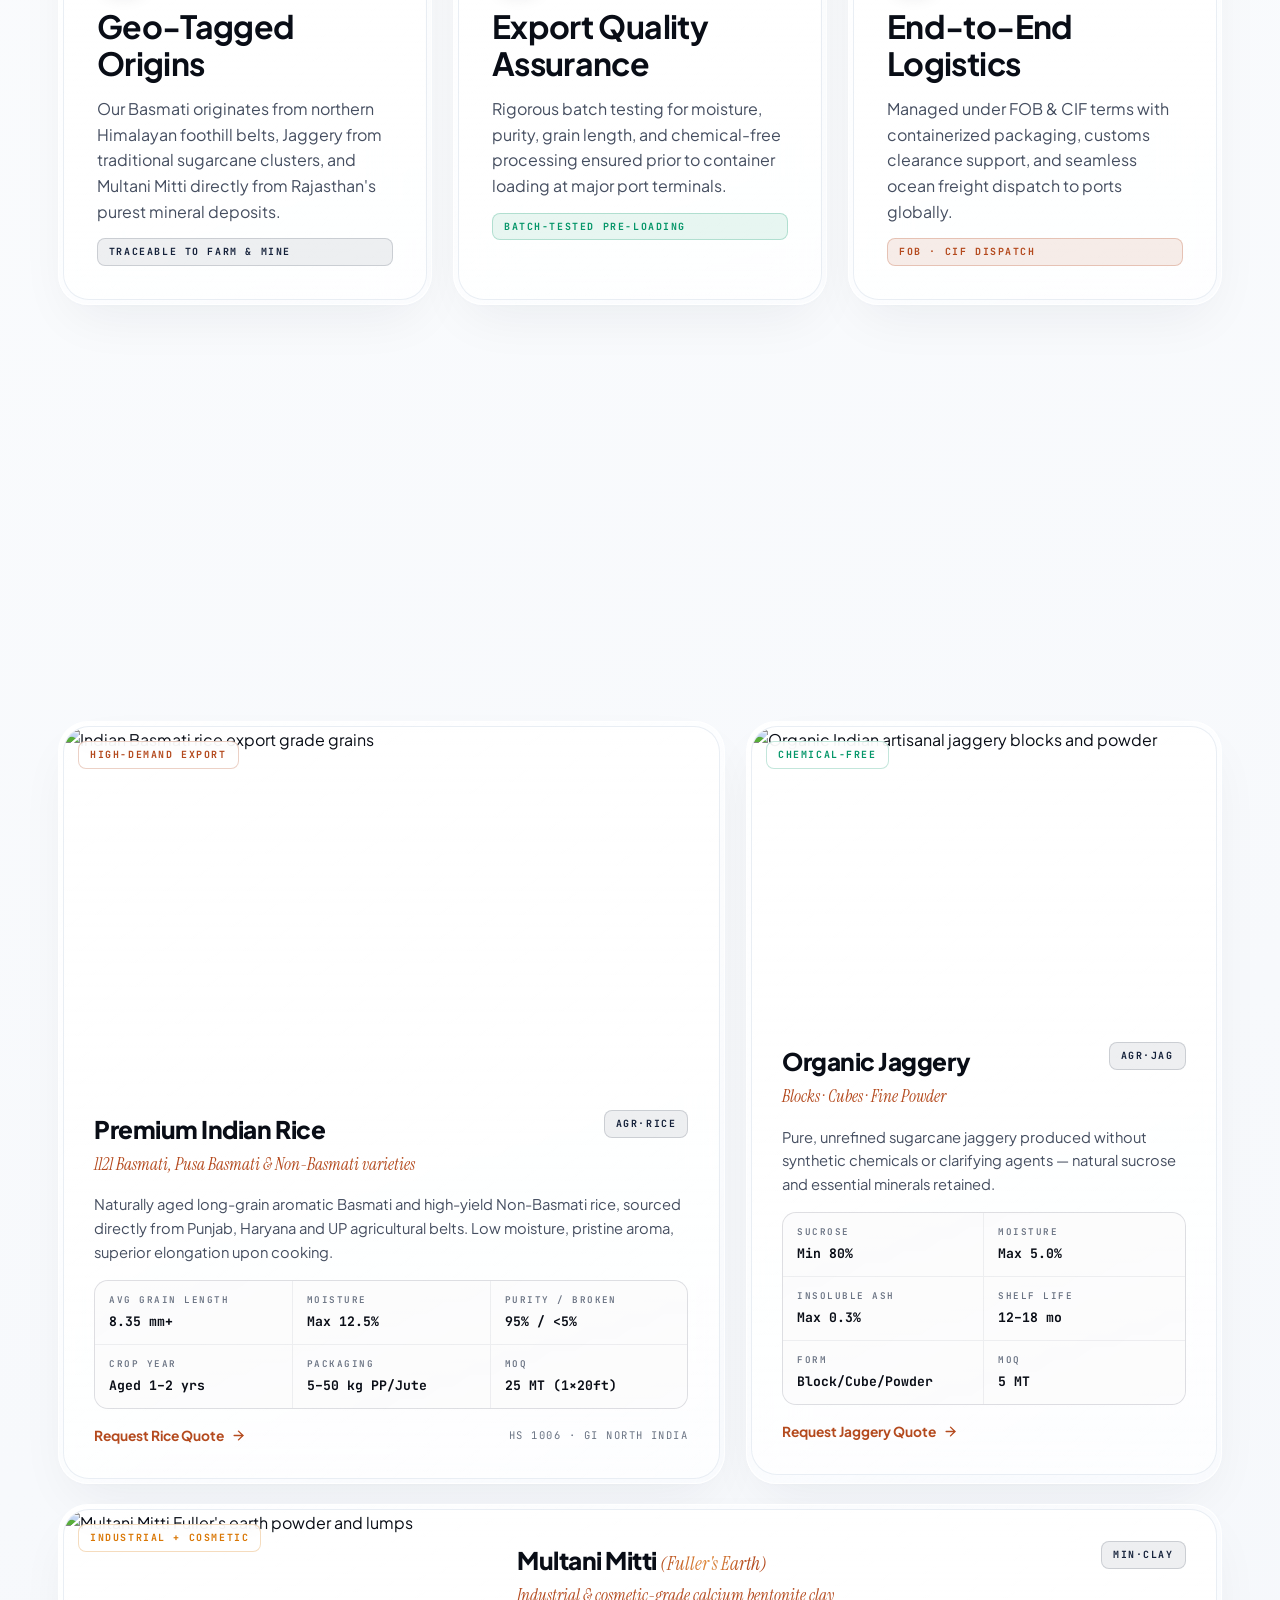
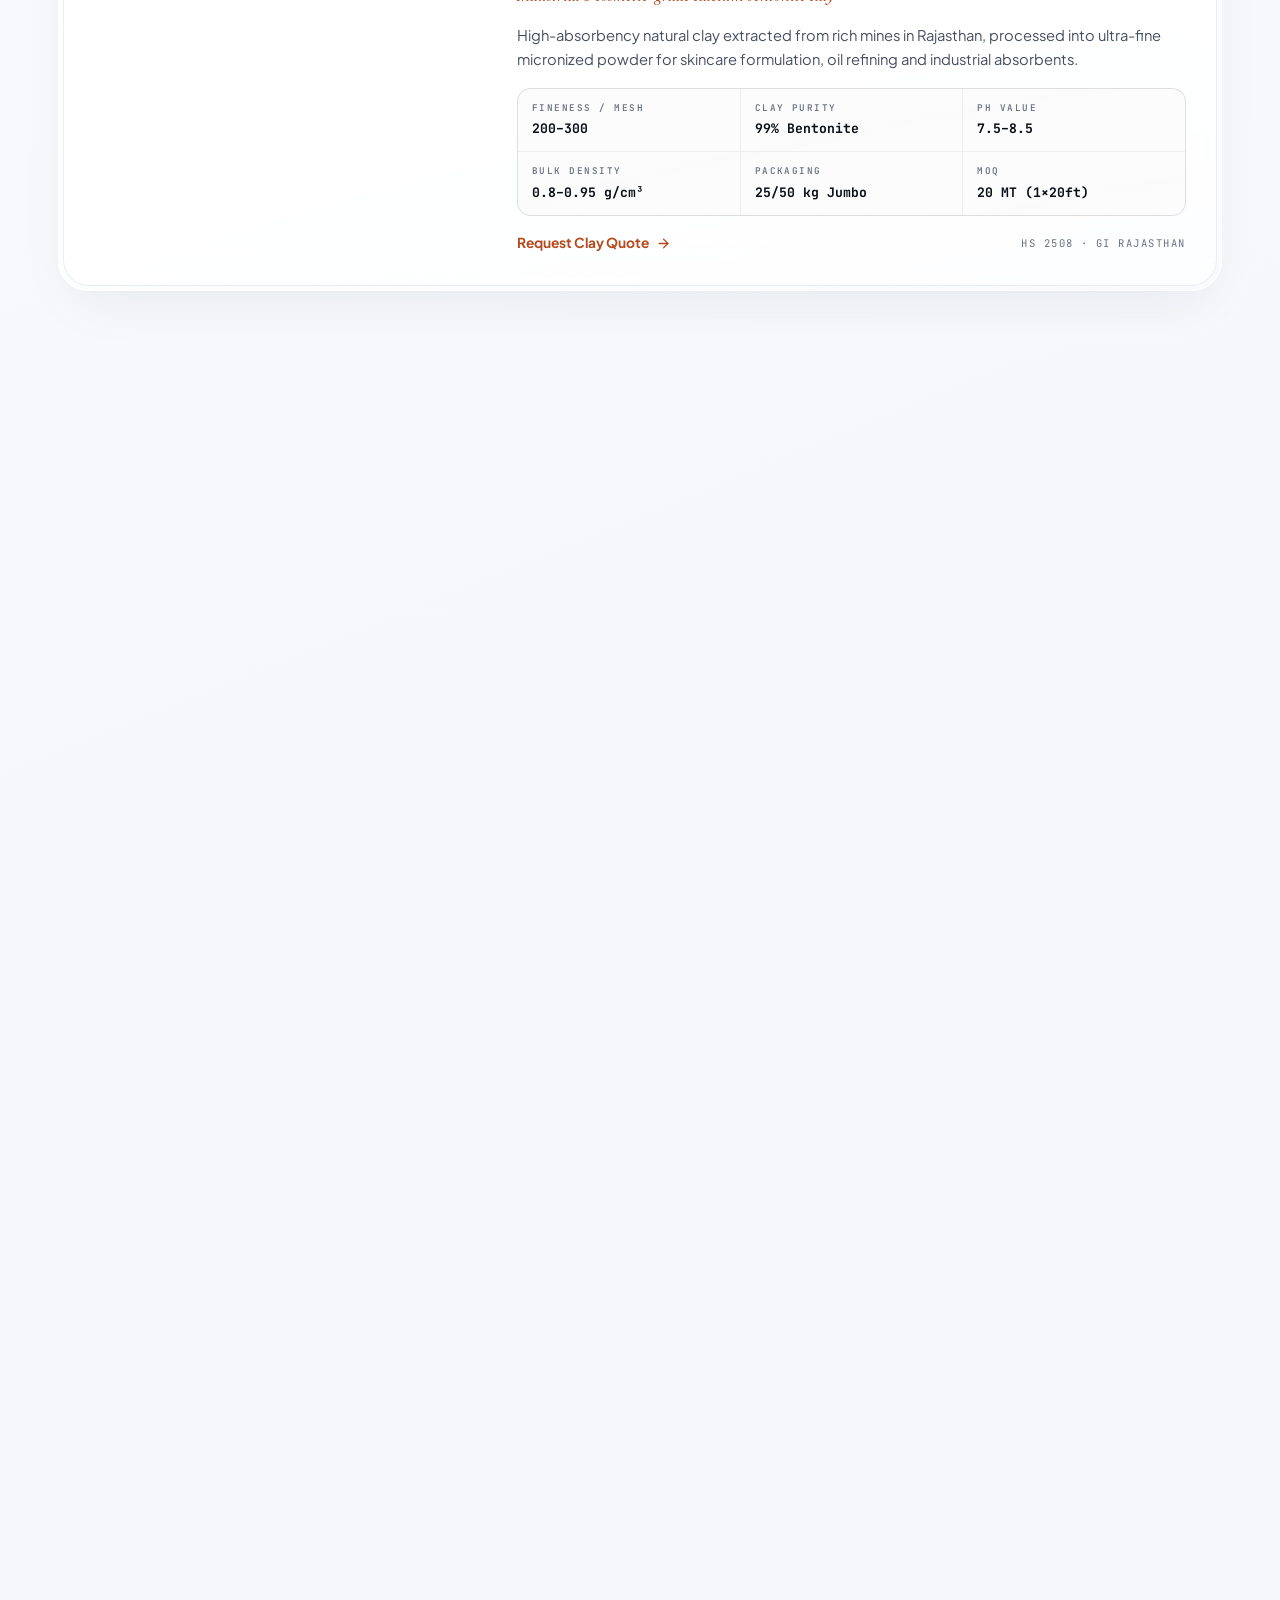
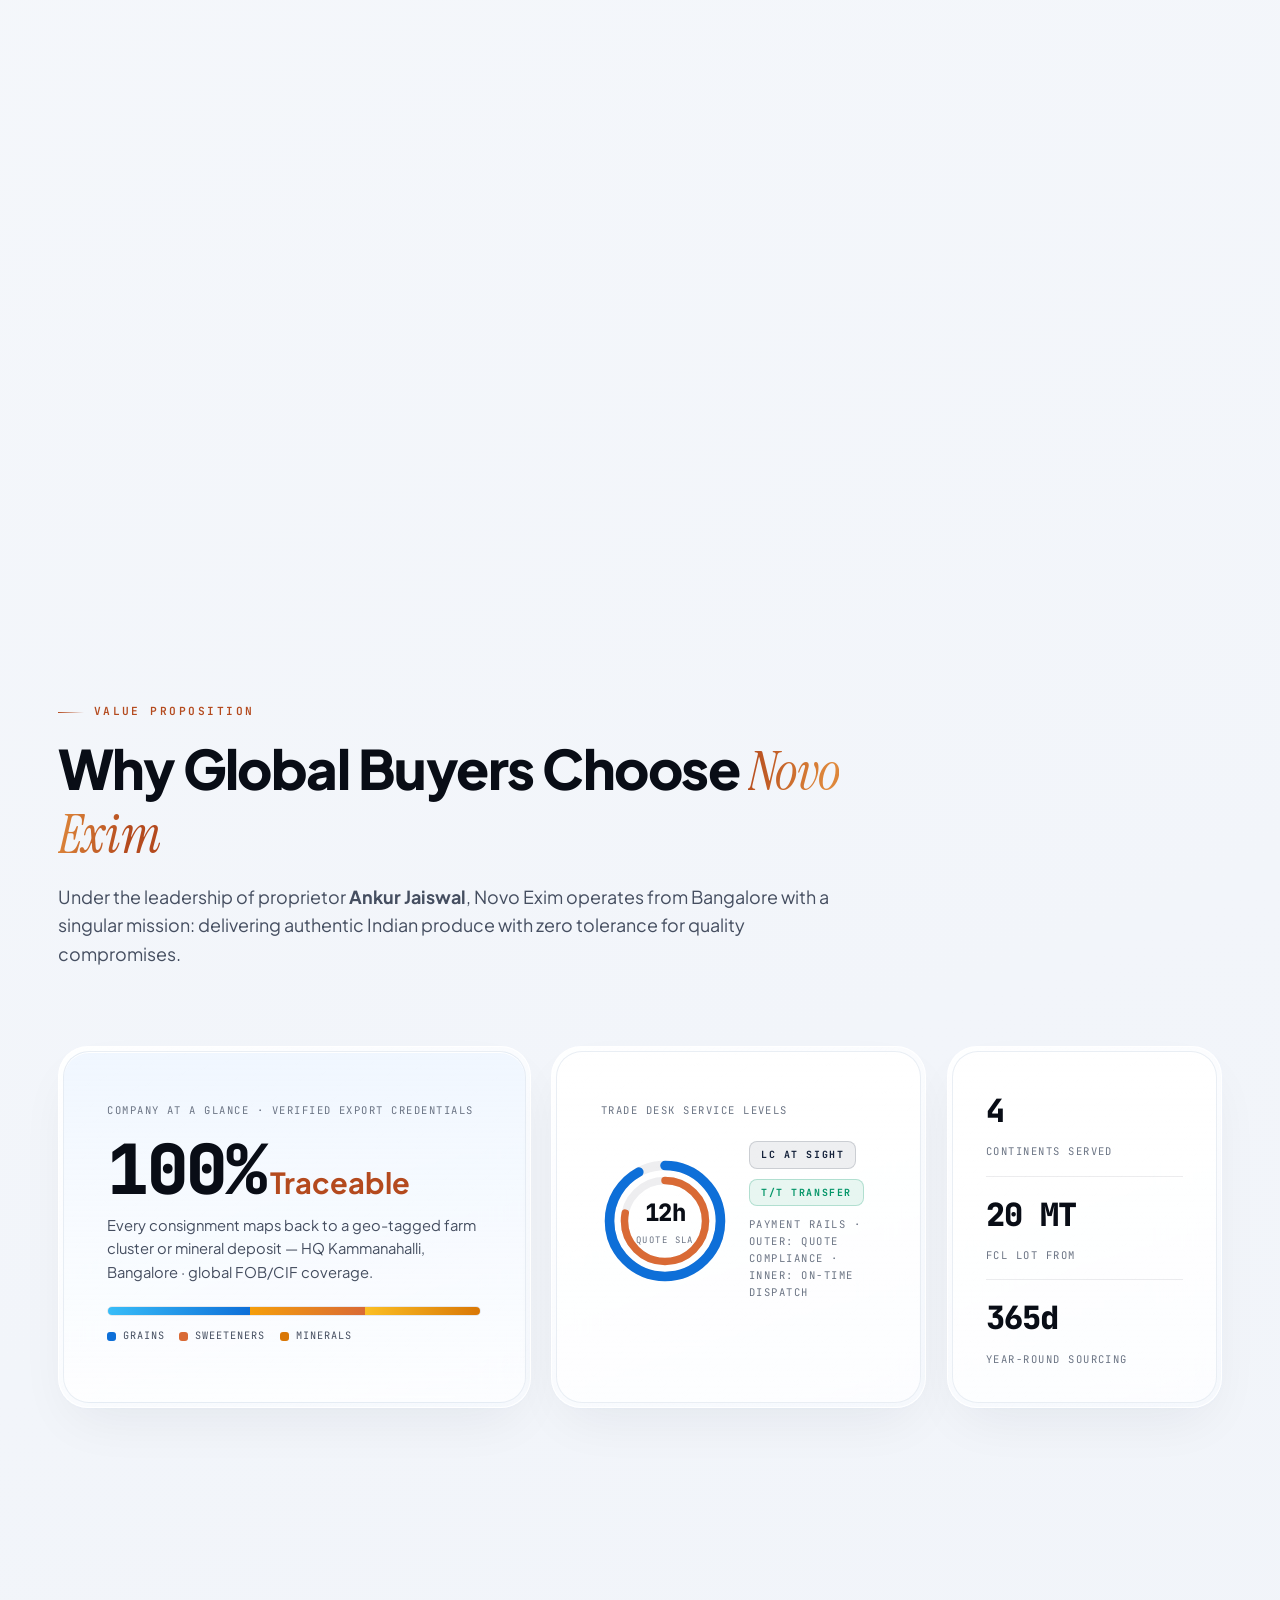
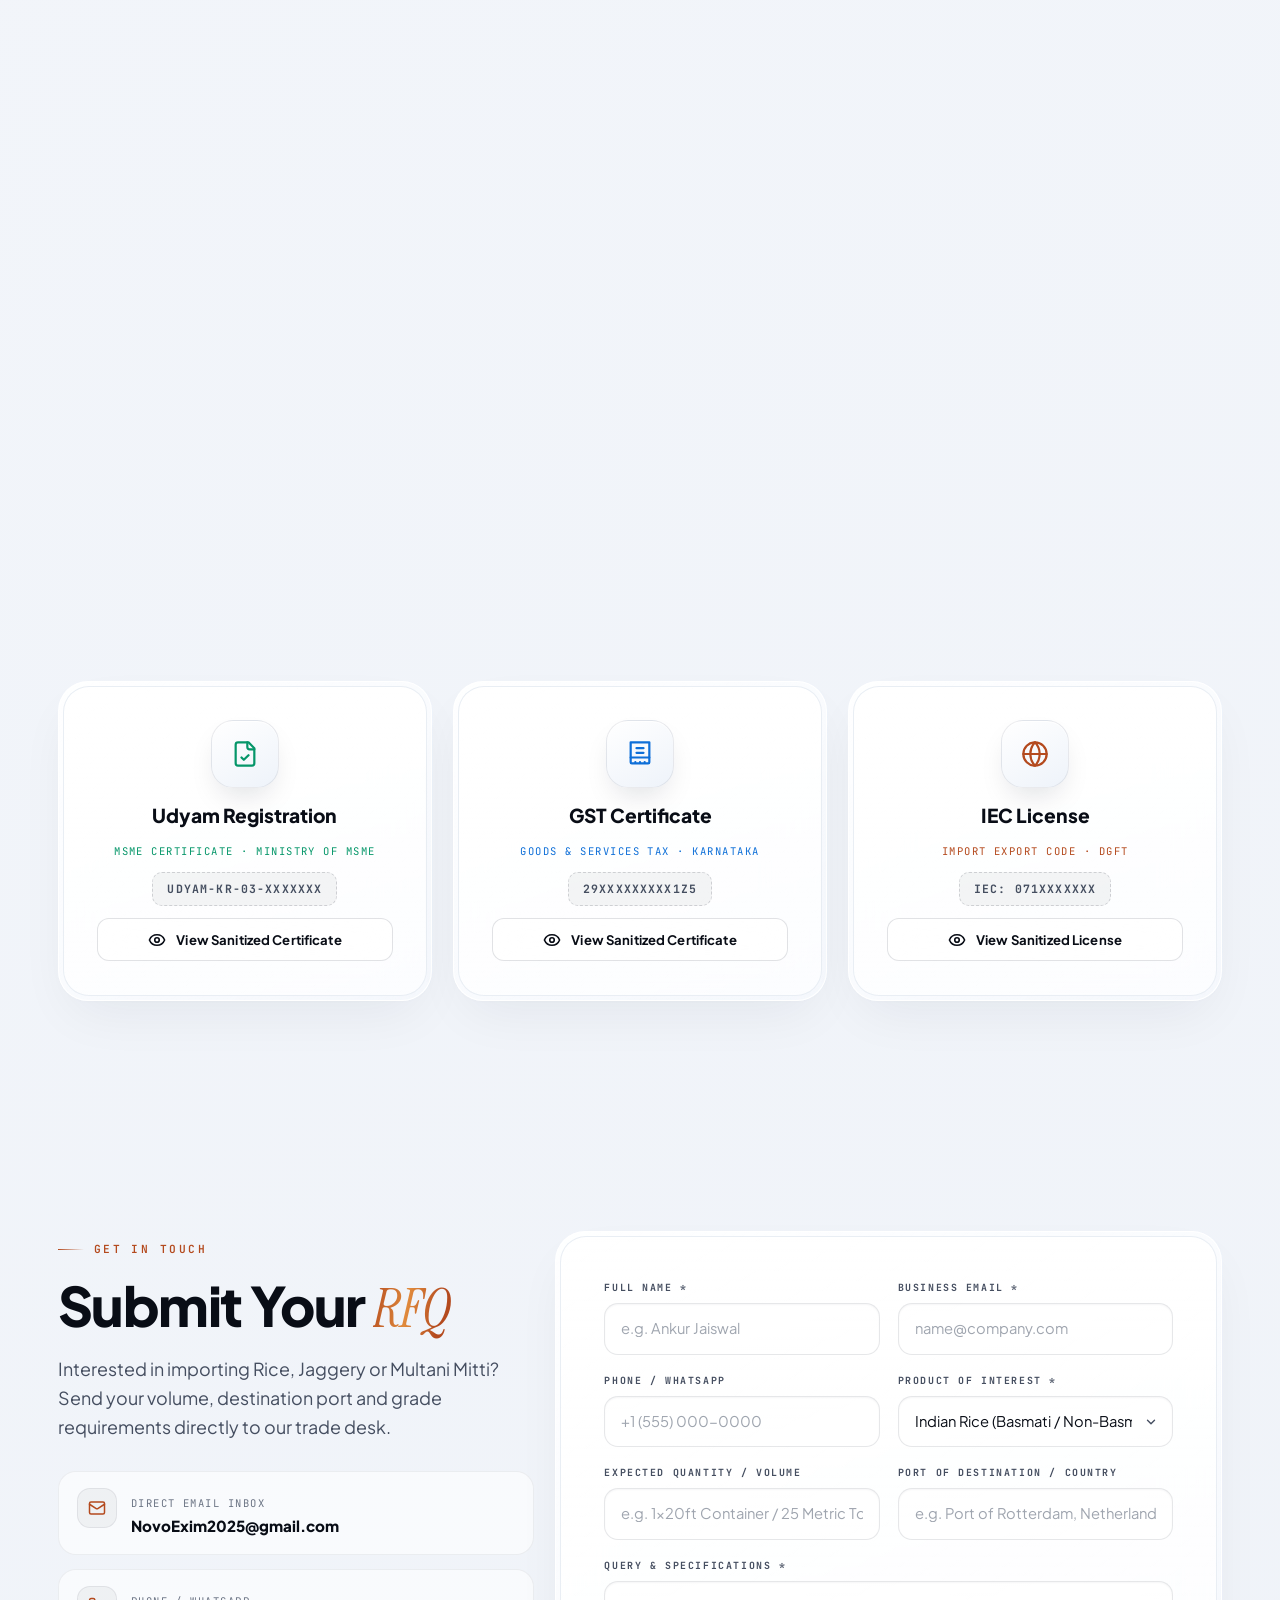
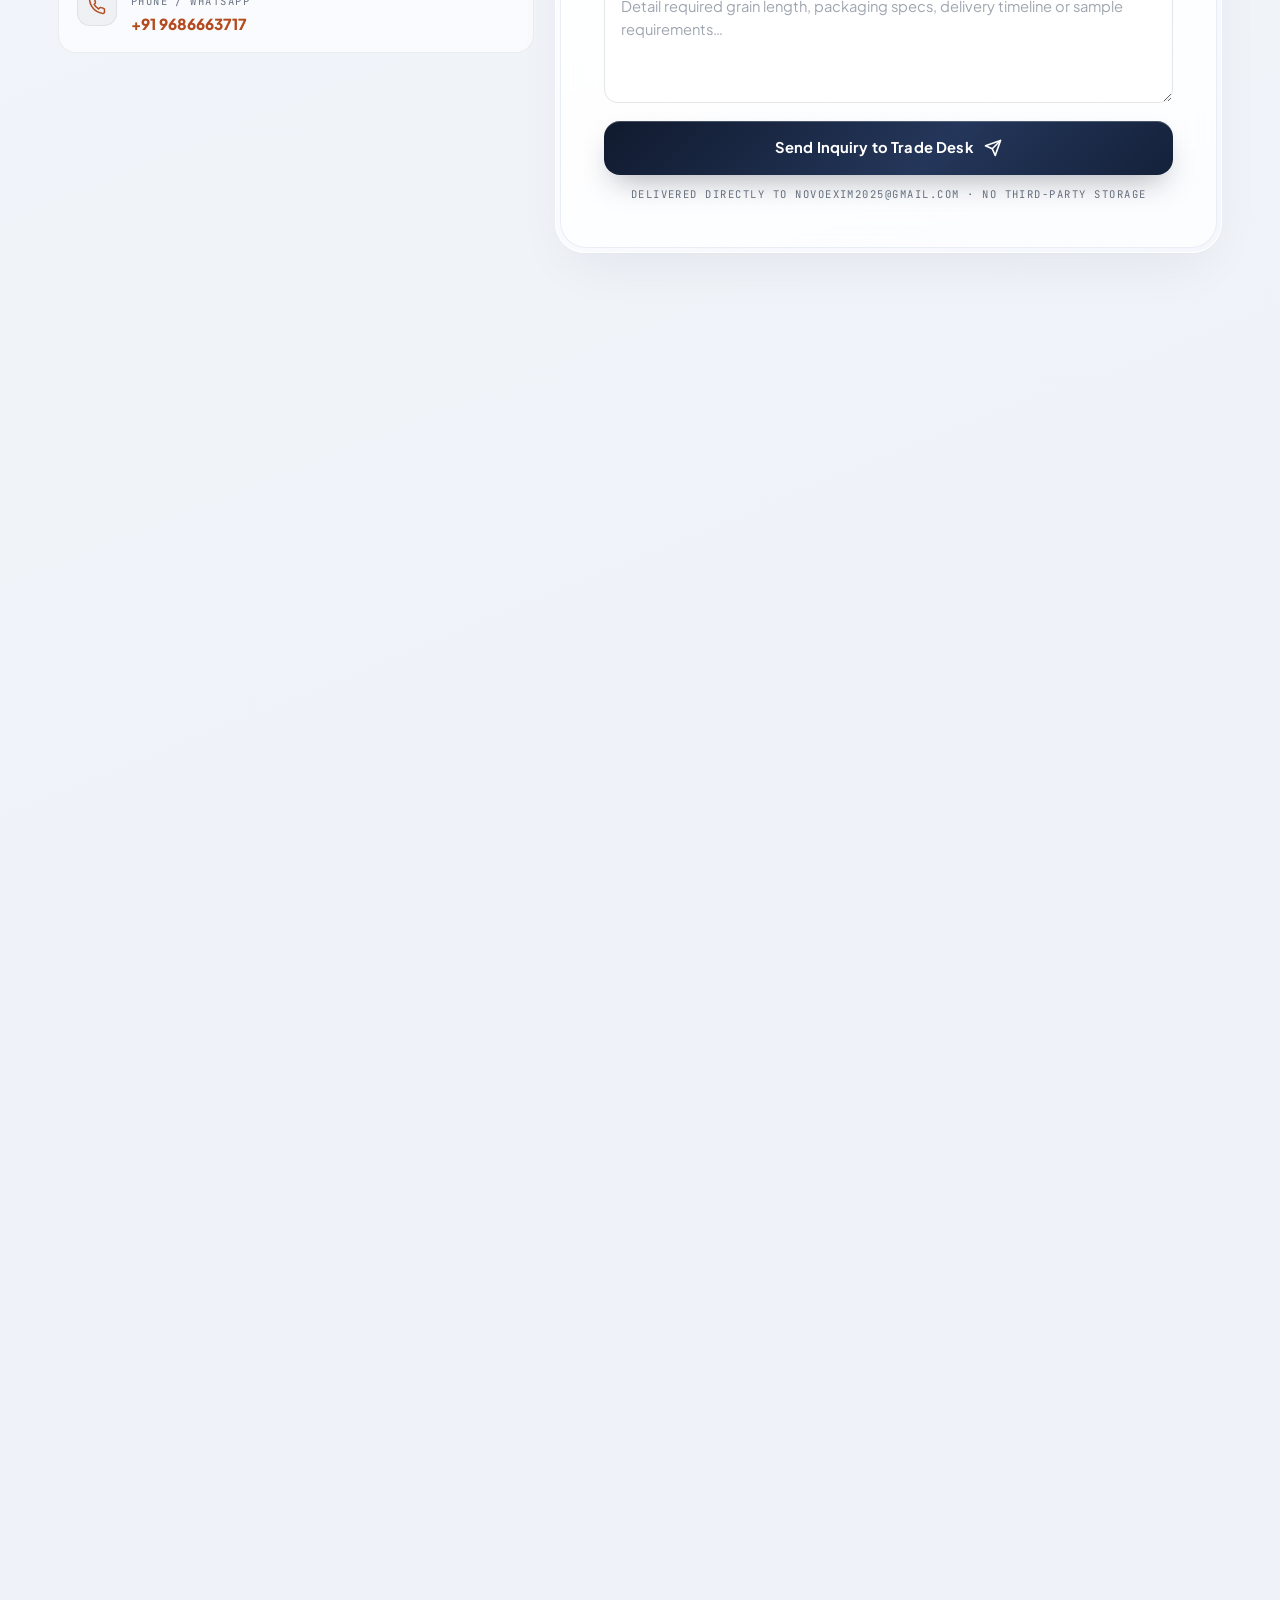
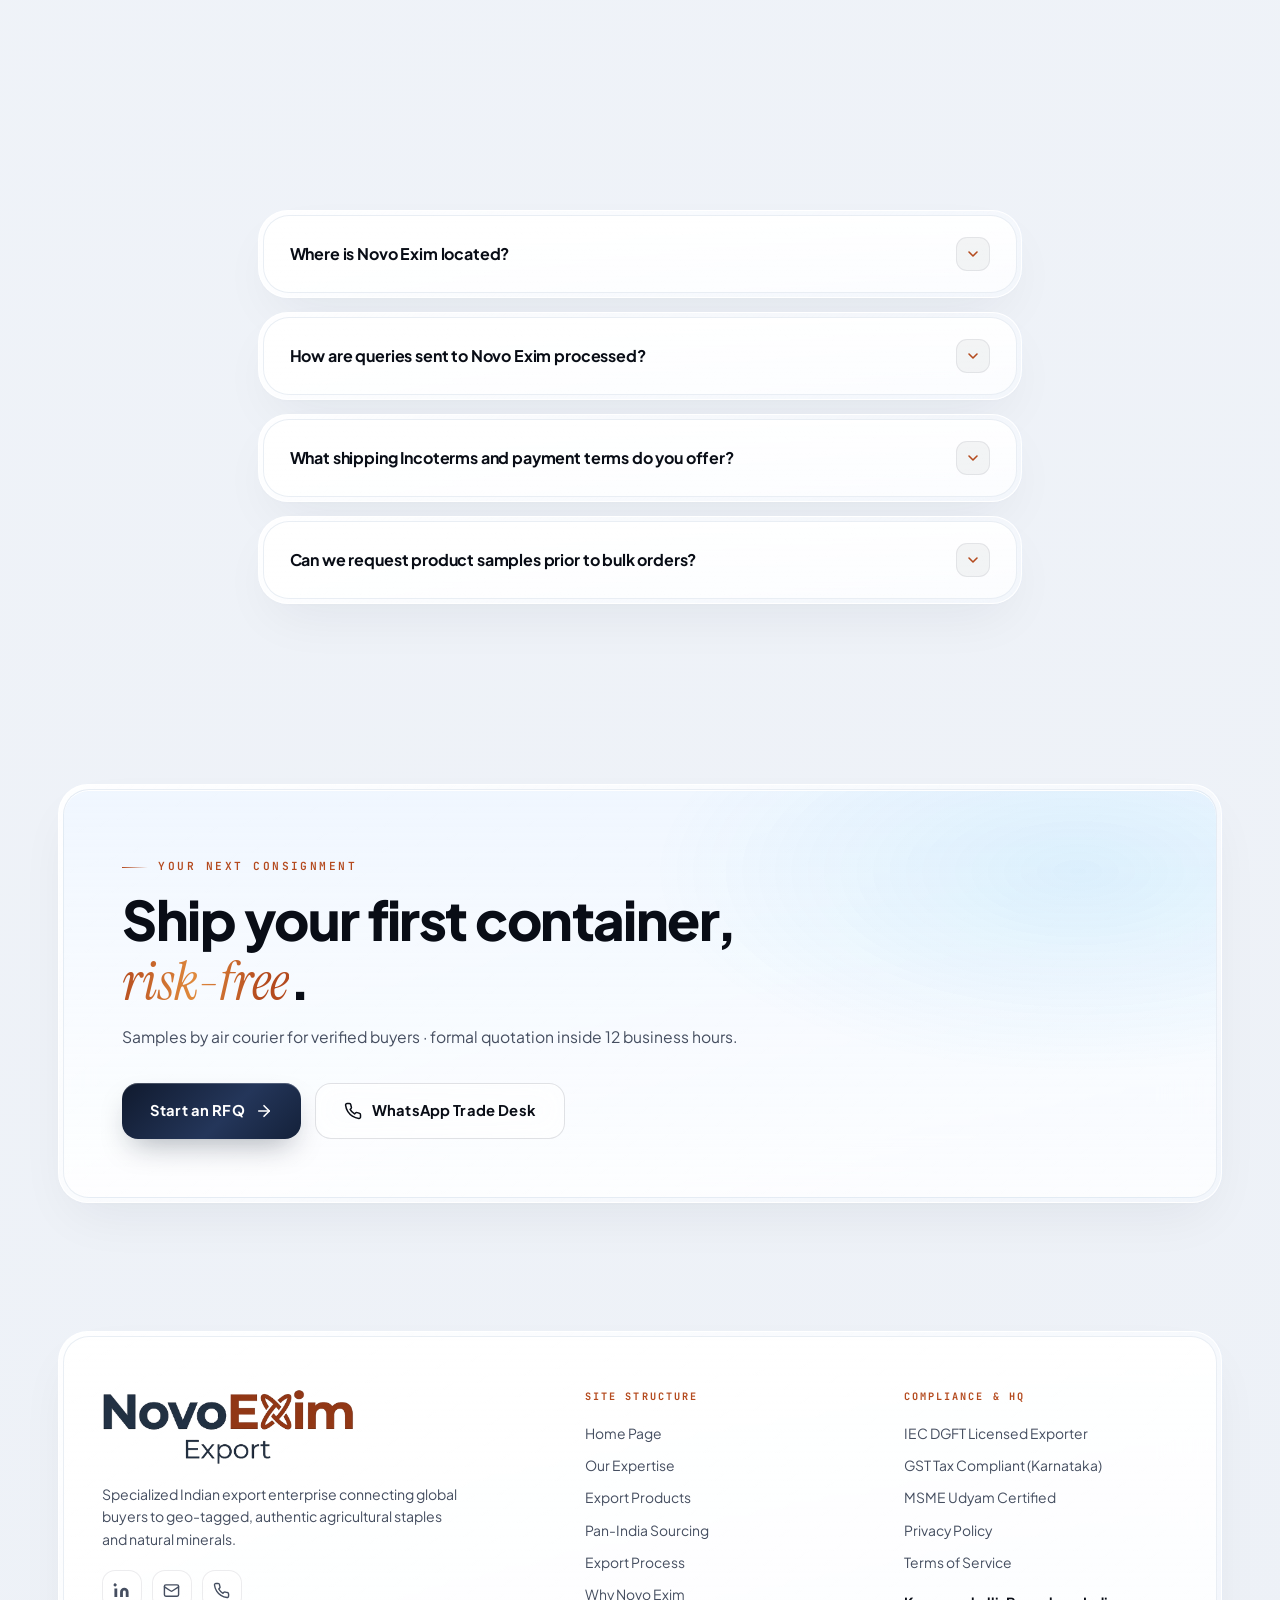
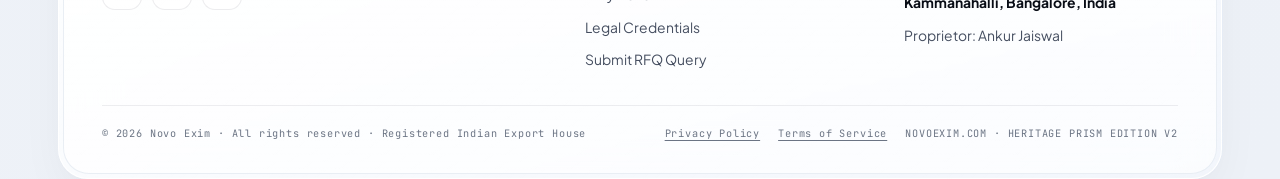
==== commit 22147ec6: "Add Privacy Policy and Terms of Service pages and footer links" ====
--- a/index.html
+++ b/index.html
@@ -59,7 +59,7 @@
         },
         "contactPoint": {
           "@type": "ContactPoint",
-          "telephone": "+91-7019996099",
+          "telephone": "+91-9686663717",
           "contactType": "sales",
           "email": "NovoExim2025@gmail.com",
           "areaServed": "Global",
@@ -597,9 +597,9 @@
                                 <span class="t-ico"><svg viewBox="0 0 24 24" fill="none" stroke="currentColor" stroke-width="2" stroke-linecap="round" stroke-linejoin="round"><rect width="20" height="16" x="2" y="4" rx="2"/><path d="m22 7-8.97 5.7a1.94 1.94 0 0 1-2.06 0L2 7"/></svg></span>
                                 <div><span class="tiny-mono">Direct email inbox</span><h4>NovoExim2025@gmail.com</h4></div>
                             </a>
-                            <a class="contact-tile reveal reveal-d1" href="https://wa.me/917019996099" target="_blank" rel="noopener">
+                            <a class="contact-tile reveal reveal-d1" href="https://wa.me/919686663717" target="_blank" rel="noopener">
                                 <span class="t-ico"><svg viewBox="0 0 24 24" fill="none" stroke="currentColor" stroke-width="2" stroke-linecap="round" stroke-linejoin="round"><path d="M22 16.92v3a2 2 0 0 1-2.18 2 19.79 19.79 0 0 1-8.63-3.07 19.5 19.5 0 0 1-6-6 19.79 19.79 0 0 1-3.07-8.67A2 2 0 0 1 4.11 2h3a2 2 0 0 1 2 1.72 12.84 12.84 0 0 0 .7 2.81 2 2 0 0 1-.45 2.11L8.09 9.91a16 16 0 0 0 6 6l1.27-1.27a2 2 0 0 1 2.11-.45 12.84 12.84 0 0 0 2.81.7A2 2 0 0 1 22 16.92z"/></svg></span>
-                                <div><span class="tiny-mono">Phone / WhatsApp</span><h4 class="hl" style="color:var(--sienna);">+91 7019996099</h4></div>
+                                <div><span class="tiny-mono">Phone / WhatsApp</span><h4 class="hl" style="color:var(--sienna);">+91 9686663717</h4></div>
                             </a>
                             <div class="contact-tile reveal reveal-d2">
                                 <span class="t-ico"><svg viewBox="0 0 24 24" fill="none" stroke="currentColor" stroke-width="2" stroke-linecap="round" stroke-linejoin="round"><circle cx="12" cy="12" r="10"/><polyline points="12 6 12 12 16 14"/></svg></span>
@@ -657,7 +657,7 @@
                         </div></div>
                         <div class="spotlight-prism reveal reveal-d1"><div class="prism-chamber legend-chamber">
                             <i class="legend-swatch" style="background:linear-gradient(180deg,#f59e0b,var(--sienna));"></i>
-                            <div><span class="tiny-mono">Trade line · Mon–Sat 9–19 IST</span><h4><a class="hl" href="https://wa.me/917019996099" target="_blank" rel="noopener" style="color:var(--sienna);">+91 7019996099</a></h4><p>Phone &amp; WhatsApp — fastest for volume negotiation.</p></div>
+                            <div><span class="tiny-mono">Trade line · Mon–Sat 9–19 IST</span><h4><a class="hl" href="https://wa.me/919686663717" target="_blank" rel="noopener" style="color:var(--sienna);">+91 9686663717</a></h4><p>Phone &amp; WhatsApp — fastest for volume negotiation.</p></div>
                         </div></div>
                         <div class="spotlight-prism reveal reveal-d2"><div class="prism-chamber legend-chamber">
                             <i class="legend-swatch" style="background:linear-gradient(180deg,#38bdf8,var(--sapphire));"></i>
@@ -729,7 +729,7 @@
                         Start an RFQ
                         <svg viewBox="0 0 24 24" fill="none" stroke="currentColor" stroke-width="2.2" stroke-linecap="round" stroke-linejoin="round"><path d="M5 12h14"/><path d="m12 19 7-7-7-7"/></svg>
                     </a>
-                    <a href="https://wa.me/917019996099" target="_blank" rel="noopener" class="btn btn-ghost magnetic-btn">
+                    <a href="https://wa.me/919686663717" target="_blank" rel="noopener" class="btn btn-ghost magnetic-btn">
                         <svg viewBox="0 0 24 24" fill="none" stroke="currentColor" stroke-width="2" stroke-linecap="round" stroke-linejoin="round"><path d="M22 16.92v3a2 2 0 0 1-2.18 2 19.79 19.79 0 0 1-8.63-3.07 19.5 19.5 0 0 1-6-6 19.79 19.79 0 0 1-3.07-8.67A2 2 0 0 1 4.11 2h3a2 2 0 0 1 2 1.72 12.84 12.84 0 0 0 .7 2.81 2 2 0 0 1-.45 2.11L8.09 9.91a16 16 0 0 0 6 6l1.27-1.27a2 2 0 0 1 2.11-.45 12.84 12.84 0 0 0 2.81.7A2 2 0 0 1 22 16.92z"/></svg>
                         WhatsApp Trade Desk
                     </a>
@@ -749,7 +749,7 @@
                         <div class="footer-social">
                             <a href="https://www.linkedin.com/company/novoexim/" target="_blank" rel="noopener" aria-label="Novo Exim LinkedIn"><svg viewBox="0 0 24 24" fill="currentColor"><path d="M16 8a6 6 0 0 1 6 6v7h-4v-7a2 2 0 0 0-4 0v7h-4v-7a6 6 0 0 1 6-6z M2 9h4v12H2z M4 2a2 2 0 1 1-1.999 4A2 2 0 0 1 4 2z" stroke="none"/></svg></a>
                             <a href="mailto:NovoExim2025@gmail.com" aria-label="Novo Exim Email"><svg viewBox="0 0 24 24" fill="none" stroke="currentColor" stroke-width="2" stroke-linecap="round" stroke-linejoin="round"><rect width="20" height="16" x="2" y="4" rx="2"/><path d="m22 7-8.97 5.7a1.94 1.94 0 0 1-2.06 0L2 7"/></svg></a>
-                            <a href="https://wa.me/917019996099" target="_blank" rel="noopener" aria-label="Novo Exim WhatsApp"><svg viewBox="0 0 24 24" fill="none" stroke="currentColor" stroke-width="2" stroke-linecap="round" stroke-linejoin="round"><path d="M22 16.92v3a2 2 0 0 1-2.18 2 19.79 19.79 0 0 1-8.63-3.07 19.5 19.5 0 0 1-6-6 19.79 19.79 0 0 1-3.07-8.67A2 2 0 0 1 4.11 2h3a2 2 0 0 1 2 1.72 12.84 12.84 0 0 0 .7 2.81 2 2 0 0 1-.45 2.11L8.09 9.91a16 16 0 0 0 6 6l1.27-1.27a2 2 0 0 1 2.11-.45 12.84 12.84 0 0 0 2.81.7A2 2 0 0 1 22 16.92z"/></svg></a>
+                            <a href="https://wa.me/919686663717" target="_blank" rel="noopener" aria-label="Novo Exim WhatsApp"><svg viewBox="0 0 24 24" fill="none" stroke="currentColor" stroke-width="2" stroke-linecap="round" stroke-linejoin="round"><path d="M22 16.92v3a2 2 0 0 1-2.18 2 19.79 19.79 0 0 1-8.63-3.07 19.5 19.5 0 0 1-6-6 19.79 19.79 0 0 1-3.07-8.67A2 2 0 0 1 4.11 2h3a2 2 0 0 1 2 1.72 12.84 12.84 0 0 0 .7 2.81 2 2 0 0 1-.45 2.11L8.09 9.91a16 16 0 0 0 6 6l1.27-1.27a2 2 0 0 1 2.11-.45 12.84 12.84 0 0 0 2.81.7A2 2 0 0 1 22 16.92z"/></svg></a>
                         </div>
                     </div>
                     <div>
@@ -771,14 +771,20 @@
                             <li>IEC DGFT Licensed Exporter</li>
                             <li>GST Tax Compliant (Karnataka)</li>
                             <li>MSME Udyam Certified</li>
+                            <li><a href="privacy.html">Privacy Policy</a></li>
+                            <li><a href="terms.html">Terms of Service</a></li>
                             <li style="font-weight:700;color:var(--ink);margin-top:8px;">Kammanahalli, Bangalore, India</li>
                             <li>Proprietor: Ankur Jaiswal</li>
                         </ul>
                     </div>
                 </div>
                 <div class="footer-bottom">
-                    <p>© <span id="year">2025</span> Novo Exim · All rights reserved · Registered Indian Export House</p>
-                    <p>NOVOEXIM.COM · HERITAGE PRISM EDITION V2</p>
+                    <p>© <span id="year">2026</span> Novo Exim · All rights reserved · Registered Indian Export House</p>
+                    <p style="display:flex;gap:18px;flex-wrap:wrap;">
+                        <a href="privacy.html" style="text-decoration:underline;text-underline-offset:3px;">Privacy Policy</a>
+                        <a href="terms.html" style="text-decoration:underline;text-underline-offset:3px;">Terms of Service</a>
+                        <span>NOVOEXIM.COM · HERITAGE PRISM EDITION V2</span>
+                    </p>
                 </div>
             </div></div>
         </div>
